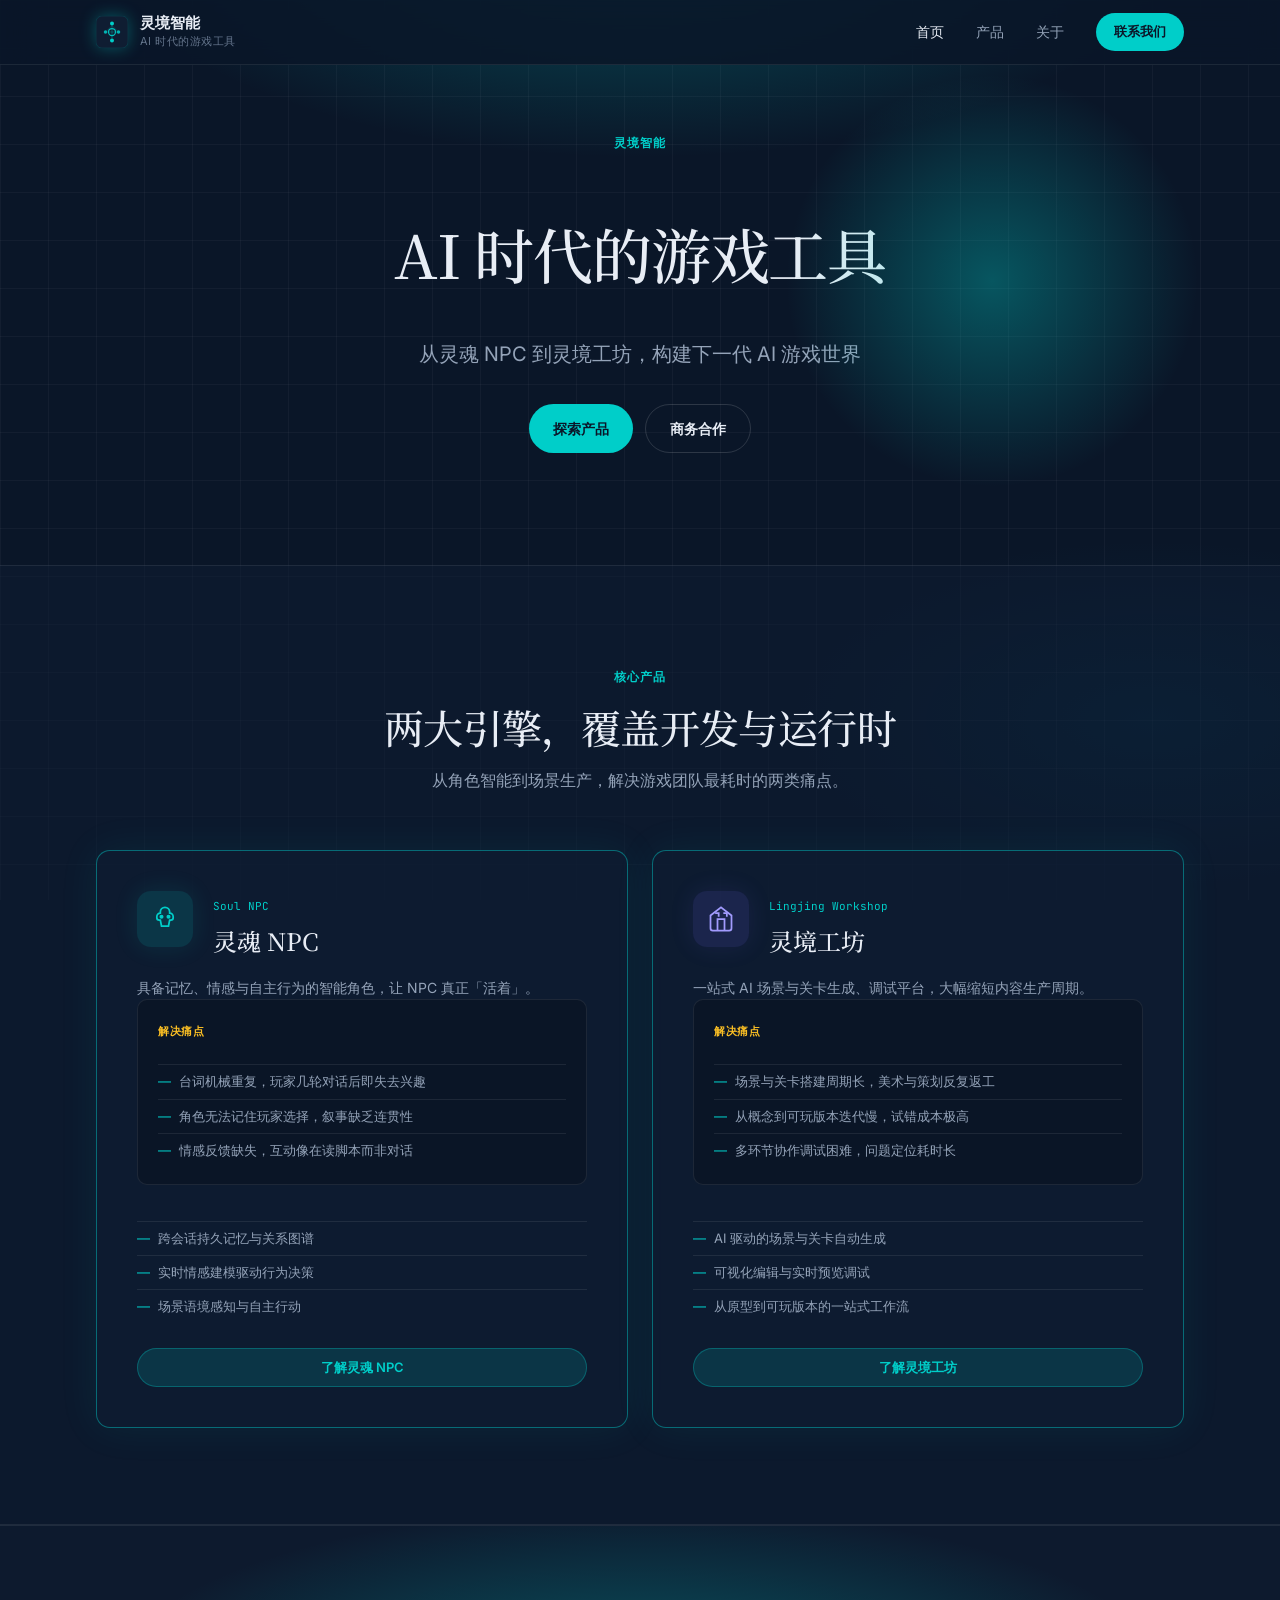
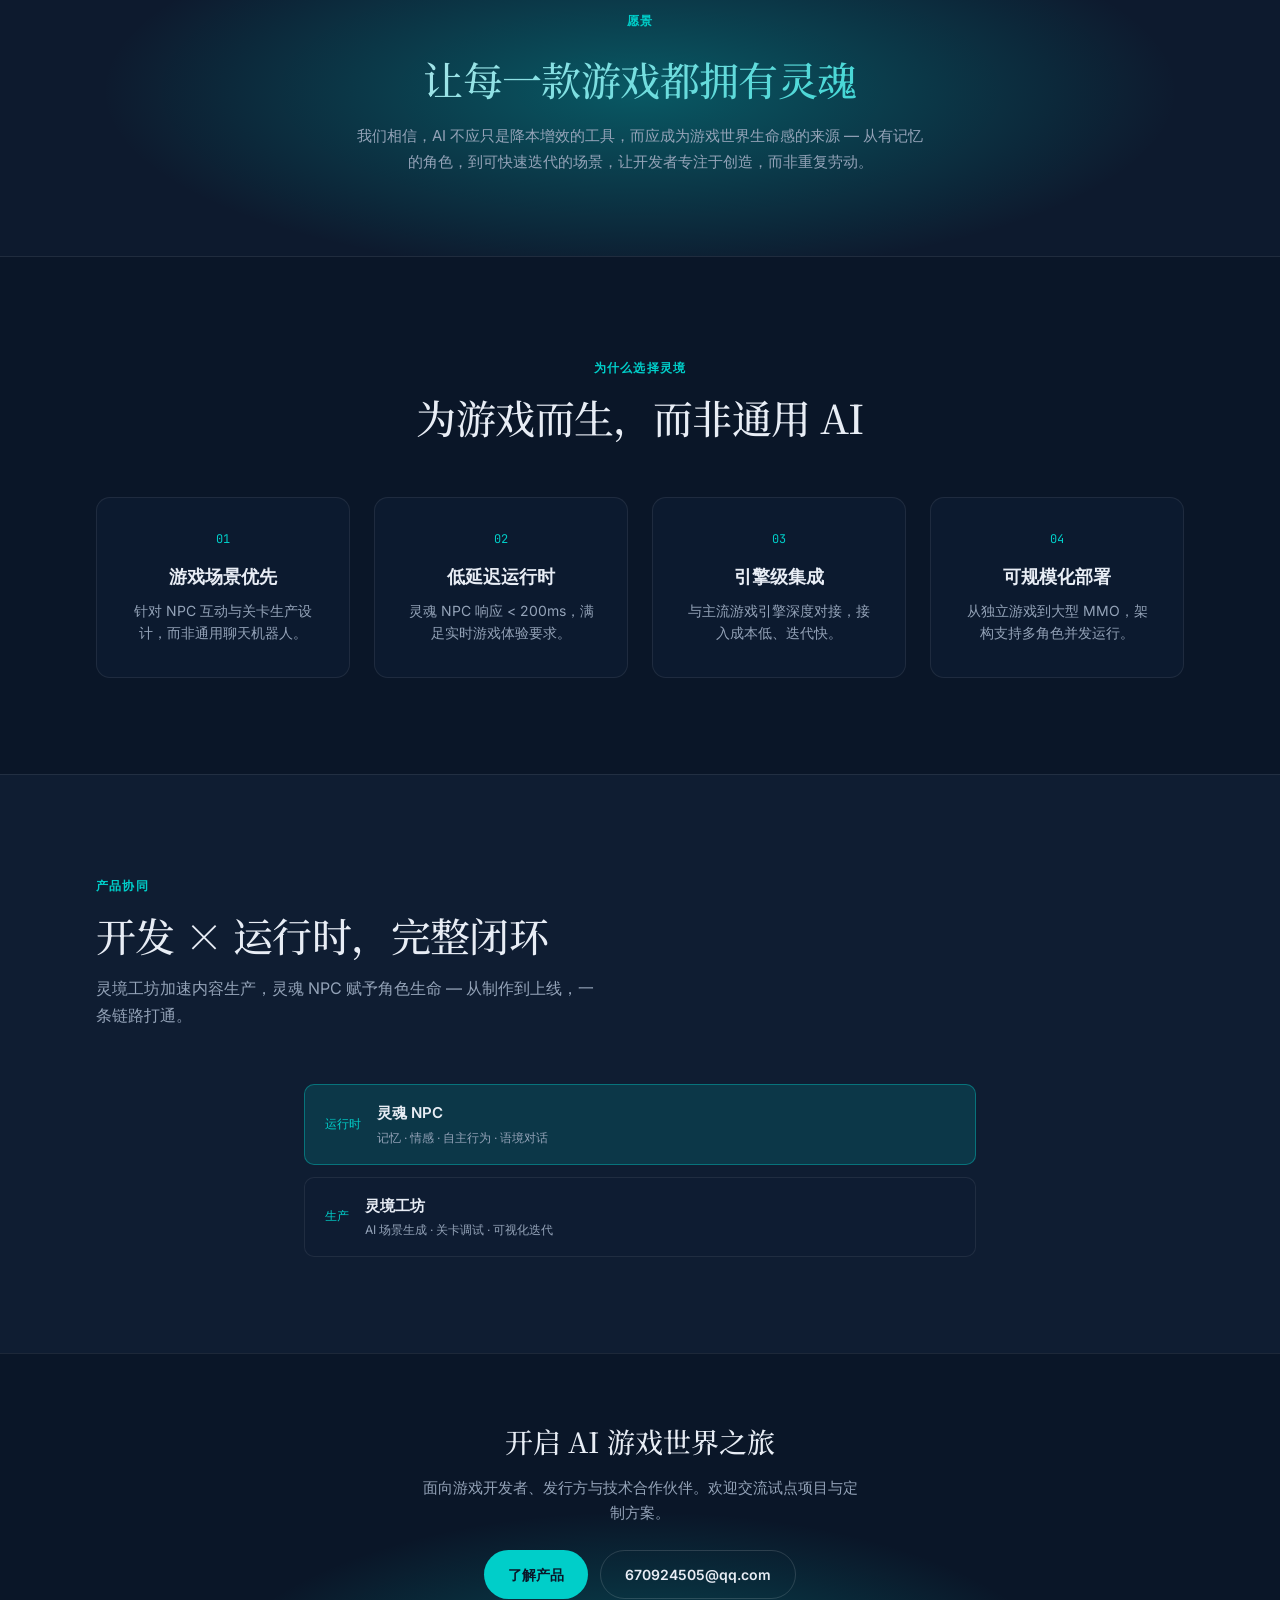
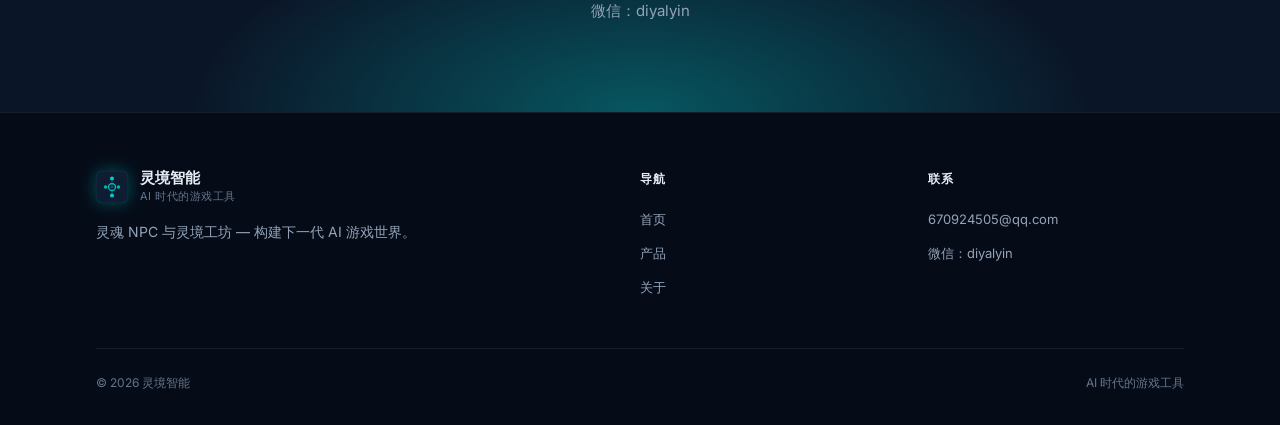
==== index.html @ af790daf "feat: 官网 V3 改版 — AI 时代的游戏工具 - 战略定位调整为「AI 时代的游戏工具」 - 主打产品：灵魂 NPC + 灵境工坊 - 移除内部工具（MCP/DSL 等）对外展示 - 首页重" ====
<!DOCTYPE html>
<html lang="zh-CN">
<head>
  <meta charset="UTF-8">
  <meta name="viewport" content="width=device-width, initial-scale=1.0">
  <link rel="icon" type="image/svg+xml" href="favicon.svg">
  <meta name="description" content="灵境智能 — AI 时代的游戏工具。灵魂 NPC 与灵境工坊，构建下一代 AI 游戏世界。">
  <meta property="og:title" content="灵境智能 | AI 时代的游戏工具">
  <meta property="og:description" content="从灵魂 NPC 到灵境工坊，让每一款游戏都拥有灵魂">
  <meta property="og:type" content="website">
  <meta property="og:locale" content="zh_CN">
  <link rel="preconnect" href="https://fonts.googleapis.com">
  <link rel="preconnect" href="https://fonts.gstatic.com" crossorigin>
  <link href="https://fonts.googleapis.com/css2?family=Inter:wght@400;500;600&family=JetBrains+Mono:wght@400;500&family=Noto+Serif+SC:wght@400;500;600&display=swap" rel="stylesheet">
  <link rel="stylesheet" href="assets/site.css">
  <title>灵境智能 | AI 时代的游戏工具</title>
</head>
<body>
  <header class="site-header">
    <div class="container inner">
      <a href="./" class="brand">
        <svg class="brand-logo" width="32" height="32" viewBox="0 0 32 32" fill="none" aria-hidden="true">
          <rect width="32" height="32" rx="6" fill="#0f1d32" stroke="rgba(0,206,201,0.25)" stroke-width="0.5"/>
          <circle cx="16" cy="7.5" r="2" fill="#00cec9"/>
          <circle cx="9.5" cy="16" r="1.75" fill="#00cec9" opacity="0.85"/>
          <circle cx="22.5" cy="16" r="1.75" fill="#00cec9" opacity="0.85"/>
          <circle cx="16" cy="24.5" r="2" fill="#00cec9"/>
          <circle cx="16" cy="16" r="3.5" stroke="#00cec9" stroke-width="1.25" fill="none" opacity="0.9"/>
          <line x1="16" y1="9.5" x2="16" y2="22.5" stroke="#00cec9" stroke-width="0.75" opacity="0.45"/>
          <line x1="11" y1="16" x2="21" y2="16" stroke="#00cec9" stroke-width="0.75" opacity="0.3"/>
          <line x1="16" y1="9.5" x2="9.5" y2="16" stroke="#00cec9" stroke-width="0.5" opacity="0.35"/>
          <line x1="16" y1="9.5" x2="22.5" y2="16" stroke="#00cec9" stroke-width="0.5" opacity="0.35"/>
        </svg>
        <div>
          <div class="brand-name">灵境智能</div>
          <div class="brand-tag">AI 时代的游戏工具</div>
        </div>
      </a>
      <nav class="nav-desktop">
        <a href="./" class="nav-link active">首页</a>
        <a href="product/" class="nav-link">产品</a>
        <a href="about/" class="nav-link">关于</a>
        <a href="mailto:670924505@qq.com" class="btn btn-primary btn-sm">联系我们</a>
      </nav>
      <button id="nav-toggle" class="nav-toggle" aria-label="打开菜单" aria-expanded="false">
        <svg width="24" height="24" fill="none" stroke="currentColor" stroke-width="2" viewBox="0 0 24 24"><path d="M4 6h16M4 12h16M4 18h16"/></svg>
      </button>
    </div>
    <div id="nav-mobile" class="nav-mobile container">
      <a href="./" class="active">首页</a>
      <a href="product/">产品</a>
      <a href="about/">关于</a>
      <a href="mailto:670924505@qq.com" class="btn btn-primary btn-sm" style="margin-top:0.75rem;width:100%">联系我们</a>
    </div>
  </header>

  <main>
    <section class="hero hero-v3">
      <div class="container hero-v3-inner fade-in">
        <span class="eyebrow">灵境智能</span>
        <h1 class="display-xl">AI 时代的游戏工具</h1>
        <p class="lead hero-subtitle">
          从灵魂 NPC 到灵境工坊，构建下一代 AI 游戏世界
        </p>
        <div class="hero-actions">
          <a href="#products" class="btn btn-primary">探索产品</a>
          <a href="about/#contact" class="btn btn-secondary">商务合作</a>
        </div>
      </div>
    </section>

    <section class="section section-alt" id="products">
      <div class="container">
        <div class="section-header center fade-in">
          <span class="eyebrow">核心产品</span>
          <h2 class="display-lg section-title">两大引擎，覆盖开发与运行时</h2>
          <p class="section-desc">从角色智能到场景生产，解决游戏团队最耗时的两类痛点。</p>
        </div>
        <div class="card-grid cols-2 product-showcase fade-in">
          <article class="card product-showcase-card featured">
            <div class="product-showcase-head">
              <div class="product-showcase-icon">
                <svg width="28" height="28" fill="none" stroke="currentColor" stroke-width="1.5" viewBox="0 0 24 24"><path d="M12 2a4 4 0 0 1 4 4v1a3 3 0 0 1 3 3v1a2 2 0 0 1-2 2h-1l-1 5H9l-1-5H7a2 2 0 0 1-2-2v-1a3 3 0 0 1 3-3V6a4 4 0 0 1 4-4z"/><circle cx="9" cy="10" r="1" fill="currentColor"/><circle cx="15" cy="10" r="1" fill="currentColor"/></svg>
              </div>
              <div>
                <span class="card-tag">Soul NPC</span>
                <h3>灵魂 NPC</h3>
              </div>
            </div>
            <p class="product-tagline">具备记忆、情感与自主行为的智能角色，让 NPC 真正「活着」。</p>
            <div class="pain-block">
              <span class="pain-label">解决痛点</span>
              <ul class="card-list">
                <li>台词机械重复，玩家几轮对话后即失去兴趣</li>
                <li>角色无法记住玩家选择，叙事缺乏连贯性</li>
                <li>情感反馈缺失，互动像在读脚本而非对话</li>
              </ul>
            </div>
            <ul class="card-list product-features">
              <li>跨会话持久记忆与关系图谱</li>
              <li>实时情感建模驱动行为决策</li>
              <li>场景语境感知与自主行动</li>
            </ul>
            <a href="product/#soul-npc" class="btn btn-accent btn-sm" style="margin-top:1.5rem">了解灵魂 NPC</a>
          </article>

          <article class="card product-showcase-card featured">
            <div class="product-showcase-head">
              <div class="product-showcase-icon workshop">
                <svg width="28" height="28" fill="none" stroke="currentColor" stroke-width="1.5" viewBox="0 0 24 24"><path d="M3 9l9-7 9 7v11a2 2 0 0 1-2 2H5a2 2 0 0 1-2-2z"/><path d="M9 22V12h6v10"/><path d="M14 7h3v3"/><path d="M7 7h3v3"/></svg>
              </div>
              <div>
                <span class="card-tag">Lingjing Workshop</span>
                <h3>灵境工坊</h3>
              </div>
            </div>
            <p class="product-tagline">一站式 AI 场景与关卡生成、调试平台，大幅缩短内容生产周期。</p>
            <div class="pain-block">
              <span class="pain-label">解决痛点</span>
              <ul class="card-list">
                <li>场景与关卡搭建周期长，美术与策划反复返工</li>
                <li>从概念到可玩版本迭代慢，试错成本极高</li>
                <li>多环节协作调试困难，问题定位耗时长</li>
              </ul>
            </div>
            <ul class="card-list product-features">
              <li>AI 驱动的场景与关卡自动生成</li>
              <li>可视化编辑与实时预览调试</li>
              <li>从原型到可玩版本的一站式工作流</li>
            </ul>
            <a href="product/#lingjing-workshop" class="btn btn-accent btn-sm" style="margin-top:1.5rem">了解灵境工坊</a>
          </article>
        </div>
      </div>
    </section>

    <section class="vision-band">
      <div class="container fade-in">
        <span class="eyebrow">愿景</span>
        <h2 class="display-lg vision-quote">让每一款游戏都拥有灵魂</h2>
        <p class="vision-desc">我们相信，AI 不应只是降本增效的工具，而应成为游戏世界生命感的来源 — 从有记忆的角色，到可快速迭代的场景，让开发者专注于创造，而非重复劳动。</p>
      </div>
    </section>

    <section class="section">
      <div class="container">
        <div class="section-header center fade-in">
          <span class="eyebrow">为什么选择灵境</span>
          <h2 class="display-lg section-title">为游戏而生，而非通用 AI</h2>
        </div>
        <div class="card-grid cols-4 fade-in">
          <div class="card text-center">
            <div class="cap-num">01</div>
            <h3>游戏场景优先</h3>
            <p>针对 NPC 互动与关卡生产设计，而非通用聊天机器人。</p>
          </div>
          <div class="card text-center">
            <div class="cap-num">02</div>
            <h3>低延迟运行时</h3>
            <p>灵魂 NPC 响应 &lt; 200ms，满足实时游戏体验要求。</p>
          </div>
          <div class="card text-center">
            <div class="cap-num">03</div>
            <h3>引擎级集成</h3>
            <p>与主流游戏引擎深度对接，接入成本低、迭代快。</p>
          </div>
          <div class="card text-center">
            <div class="cap-num">04</div>
            <h3>可规模化部署</h3>
            <p>从独立游戏到大型 MMO，架构支持多角色并发运行。</p>
          </div>
        </div>
      </div>
    </section>

    <section class="section section-dark">
      <div class="container">
        <div class="section-header fade-in">
          <span class="eyebrow">产品协同</span>
          <h2 class="display-lg section-title">开发 × 运行时，完整闭环</h2>
          <p class="section-desc">灵境工坊加速内容生产，灵魂 NPC 赋予角色生命 — 从制作到上线，一条链路打通。</p>
        </div>
        <div class="stack-diagram fade-in" style="max-width:42rem;margin:0 auto">
          <div class="stack-layer highlight">
            <span class="stack-num">运行时</span>
            <div><h4>灵魂 NPC</h4><p>记忆 · 情感 · 自主行为 · 语境对话</p></div>
          </div>
          <div class="stack-layer">
            <span class="stack-num">生产</span>
            <div><h4>灵境工坊</h4><p>AI 场景生成 · 关卡调试 · 可视化迭代</p></div>
          </div>
        </div>
      </div>
    </section>

    <section class="cta-band">
      <div class="container fade-in">
        <h2>开启 AI 游戏世界之旅</h2>
        <p>面向游戏开发者、发行方与技术合作伙伴。欢迎交流试点项目与定制方案。</p>
        <div style="display:flex;flex-wrap:wrap;gap:0.75rem;justify-content:center">
          <a href="product/" class="btn btn-primary">了解产品</a>
          <a href="mailto:670924505@qq.com" class="btn btn-secondary">670924505@qq.com</a>
        </div>
        <p class="contact-wechat">微信：diyalyin</p>
      </div>
    </section>
  </main>

  <footer class="site-footer">
    <div class="container">
      <div class="footer-grid">
        <div>
          <a href="./" class="brand">
            <svg class="brand-logo" width="32" height="32" viewBox="0 0 32 32" fill="none" aria-hidden="true">
              <rect width="32" height="32" rx="6" fill="#0f1d32" stroke="rgba(0,206,201,0.25)" stroke-width="0.5"/>
              <circle cx="16" cy="7.5" r="2" fill="#00cec9"/>
              <circle cx="9.5" cy="16" r="1.75" fill="#00cec9" opacity="0.85"/>
              <circle cx="22.5" cy="16" r="1.75" fill="#00cec9" opacity="0.85"/>
              <circle cx="16" cy="24.5" r="2" fill="#00cec9"/>
              <circle cx="16" cy="16" r="3.5" stroke="#00cec9" stroke-width="1.25" fill="none" opacity="0.9"/>
              <line x1="16" y1="9.5" x2="16" y2="22.5" stroke="#00cec9" stroke-width="0.75" opacity="0.45"/>
              <line x1="11" y1="16" x2="21" y2="16" stroke="#00cec9" stroke-width="0.75" opacity="0.3"/>
            </svg>
            <div>
              <div class="brand-name">灵境智能</div>
              <div class="brand-tag">AI 时代的游戏工具</div>
            </div>
          </a>
          <p class="footer-desc">灵魂 NPC 与灵境工坊 — 构建下一代 AI 游戏世界。</p>
        </div>
        <div class="footer-col">
          <h4>导航</h4>
          <ul>
            <li><a href="./">首页</a></li>
            <li><a href="product/">产品</a></li>
            <li><a href="about/">关于</a></li>
          </ul>
        </div>
        <div class="footer-col">
          <h4>联系</h4>
          <ul>
            <li><a href="mailto:670924505@qq.com">670924505@qq.com</a></li>
            <li><span>微信：diyalyin</span></li>
          </ul>
        </div>
      </div>
      <div class="footer-bottom">
        <span>© 2026 灵境智能</span>
        <span>AI 时代的游戏工具</span>
      </div>
    </div>
  </footer>
  <script src="assets/site.js"></script>
</body>
</html>
---- assets/site.css ----
/* 灵境智能 — AI 时代的游戏工具 · 深色科技风 */
:root {
  --bg-deep: #0a1628;
  --bg-elevated: #0f1d32;
  --bg-card: rgba(15, 29, 50, 0.72);
  --bg-card-hover: rgba(20, 36, 62, 0.85);
  --ink: #e8edf5;
  --ink-muted: #94a3b8;
  --ink-subtle: #64748b;
  --accent: #00cec9;
  --accent-dim: rgba(0, 206, 201, 0.15);
  --accent-glow: rgba(0, 206, 201, 0.35);
  --border: rgba(255, 255, 255, 0.08);
  --border-strong: rgba(255, 255, 255, 0.14);
  --max-w: 72rem;
  --section-y: 6rem;
  --radius: 0.625rem;
  --radius-lg: 0.875rem;
  --font-display: "Noto Serif SC", "Source Han Serif SC", Georgia, serif;
  --font-body: "Inter", system-ui, -apple-system, sans-serif;
  --font-mono: "JetBrains Mono", "Fira Code", monospace;
}

*, *::before, *::after { box-sizing: border-box; }

html {
  scroll-behavior: smooth;
  -webkit-font-smoothing: antialiased;
}

body {
  margin: 0;
  font-family: var(--font-body);
  font-size: 1rem;
  line-height: 1.65;
  color: var(--ink);
  background-color: var(--bg-deep);
  background-image:
    radial-gradient(ellipse 80% 50% at 50% -10%, var(--accent-glow) 0%, transparent 55%),
    radial-gradient(ellipse 60% 40% at 90% 80%, rgba(0, 120, 160, 0.12) 0%, transparent 50%),
    linear-gradient(rgba(255, 255, 255, 0.035) 1px, transparent 1px),
    linear-gradient(90deg, rgba(255, 255, 255, 0.035) 1px, transparent 1px);
  background-size: 100% 100%, 100% 100%, 48px 48px, 48px 48px;
  background-attachment: fixed;
}

img, svg { display: block; max-width: 100%; }

a { color: inherit; text-decoration: none; }

.container {
  width: 100%;
  max-width: var(--max-w);
  margin: 0 auto;
  padding: 0 1.5rem;
}

@media (min-width: 768px) {
  .container { padding: 0 2rem; }
}

/* —— Typography —— */
.display-xl {
  font-family: var(--font-display);
  font-size: clamp(2.25rem, 5vw, 3.75rem);
  font-weight: 500;
  line-height: 1.15;
  letter-spacing: -0.02em;
  color: var(--ink);
}

.display-lg {
  font-family: var(--font-display);
  font-size: clamp(1.75rem, 3.5vw, 2.5rem);
  font-weight: 500;
  line-height: 1.2;
  letter-spacing: -0.015em;
}

.lead {
  font-size: 1.125rem;
  line-height: 1.75;
  color: var(--ink-muted);
  max-width: 36rem;
}

.eyebrow {
  display: inline-block;
  font-size: 0.75rem;
  font-weight: 600;
  letter-spacing: 0.1em;
  text-transform: uppercase;
  color: var(--accent);
  margin-bottom: 1rem;
}

.section-title { margin: 0 0 1rem; }

.section-desc {
  margin: 0;
  color: var(--ink-muted);
  max-width: 32rem;
}

/* —— Logo SVG —— */
.brand-logo {
  flex-shrink: 0;
  filter: drop-shadow(0 0 8px var(--accent-glow));
}

/* —— Header —— */
.site-header {
  position: fixed;
  top: 0;
  left: 0;
  right: 0;
  z-index: 100;
  background: rgba(10, 22, 40, 0.88);
  backdrop-filter: blur(16px);
  border-bottom: 1px solid var(--border);
}

.site-header .inner {
  display: flex;
  align-items: center;
  justify-content: space-between;
  height: 4rem;
}

.brand {
  display: flex;
  align-items: center;
  gap: 0.75rem;
}

.brand-name {
  font-weight: 600;
  font-size: 0.9375rem;
  line-height: 1.2;
}

.brand-tag {
  font-size: 0.6875rem;
  color: var(--ink-subtle);
  letter-spacing: 0.04em;
}

.nav-desktop {
  display: none;
  align-items: center;
  gap: 2rem;
}

@media (min-width: 768px) {
  .nav-desktop { display: flex; }
}

.nav-link {
  font-size: 0.875rem;
  font-weight: 500;
  color: var(--ink-muted);
  transition: color 0.2s;
}

.nav-link:hover,
.nav-link.active { color: var(--ink); }

.nav-toggle {
  display: flex;
  padding: 0.5rem;
  background: none;
  border: none;
  cursor: pointer;
  color: var(--ink);
}

@media (min-width: 768px) {
  .nav-toggle { display: none; }
}

.nav-mobile {
  display: none;
  padding: 1rem 0 1.25rem;
  border-top: 1px solid var(--border);
  background: var(--bg-deep);
}

.nav-mobile.open { display: block; }

.nav-mobile a {
  display: block;
  padding: 0.625rem 0;
  font-size: 0.875rem;
  font-weight: 500;
  color: var(--ink-muted);
}

.nav-mobile a.active { color: var(--accent); }

/* —— Buttons —— */
.btn {
  display: inline-flex;
  align-items: center;
  justify-content: center;
  gap: 0.5rem;
  padding: 0.75rem 1.5rem;
  font-size: 0.875rem;
  font-weight: 600;
  border-radius: 999px;
  border: none;
  cursor: pointer;
  transition: background 0.2s, color 0.2s, border-color 0.2s, box-shadow 0.2s;
}

.btn-primary {
  background: var(--accent);
  color: var(--bg-deep);
}

.btn-primary:hover {
  background: #2dd4cc;
  box-shadow: 0 0 24px var(--accent-glow);
}

.btn-secondary {
  background: transparent;
  color: var(--ink);
  border: 1px solid var(--border-strong);
}

.btn-secondary:hover {
  border-color: var(--accent);
  background: var(--accent-dim);
}

.btn-accent {
  background: var(--accent-dim);
  color: var(--accent);
  border: 1px solid rgba(0, 206, 201, 0.3);
}

.btn-accent:hover {
  background: rgba(0, 206, 201, 0.25);
}

.btn-sm { padding: 0.5rem 1.125rem; font-size: 0.8125rem; }

/* —— Hero —— */
.hero {
  padding: calc(4rem + 3rem) 0 var(--section-y);
  position: relative;
}

.hero::before {
  content: "";
  position: absolute;
  top: 10%;
  right: 5%;
  width: 28rem;
  height: 28rem;
  background: radial-gradient(circle, var(--accent-glow) 0%, transparent 65%);
  pointer-events: none;
  z-index: 0;
}

.hero-grid {
  display: grid;
  gap: 3rem;
  align-items: center;
  position: relative;
  z-index: 1;
}

@media (min-width: 960px) {
  .hero-grid {
    grid-template-columns: 1fr 1fr;
    gap: 4rem;
  }
}

.hero-actions {
  display: flex;
  flex-wrap: wrap;
  gap: 0.75rem;
  margin-top: 2rem;
}

/* Hero capability cards (CSS-drawn) */
.hero-cards {
  position: relative;
  min-height: 22rem;
  display: flex;
  align-items: center;
  justify-content: center;
}

.hero-card {
  position: absolute;
  width: min(17rem, 88%);
  padding: 1.25rem 1.375rem;
  border-radius: var(--radius-lg);
  background: var(--bg-card);
  border: 1px solid var(--border);
  backdrop-filter: blur(12px);
  box-shadow: 0 8px 32px rgba(0, 0, 0, 0.35);
  transition: transform 0.4s ease, border-color 0.3s;
}

.hero-card:hover {
  border-color: rgba(0, 206, 201, 0.4);
}

.hero-card-icon {
  display: flex;
  align-items: center;
  justify-content: center;
  width: 2.25rem;
  height: 2.25rem;
  border-radius: var(--radius);
  background: var(--accent-dim);
  margin-bottom: 0.75rem;
  color: var(--accent);
}

.hero-card h3 {
  margin: 0 0 0.375rem;
  font-size: 1rem;
  font-weight: 600;
  font-family: var(--font-display);
}

.hero-card p {
  margin: 0;
  font-size: 0.8125rem;
  color: var(--ink-muted);
  line-height: 1.55;
}

.hero-card-tag {
  display: inline-block;
  margin-top: 0.625rem;
  font-family: var(--font-mono);
  font-size: 0.625rem;
  color: var(--accent);
  letter-spacing: 0.04em;
}

.hero-card-1 {
  top: 0;
  left: 0;
  transform: rotate(-2deg);
  z-index: 3;
}

.hero-card-2 {
  top: 50%;
  right: 0;
  transform: translateY(-50%) rotate(1.5deg);
  z-index: 2;
}

.hero-card-3 {
  bottom: 0;
  left: 12%;
  transform: rotate(-1deg);
  z-index: 1;
}

@media (max-width: 959px) {
  .hero-cards {
    min-height: 26rem;
    margin-top: 1rem;
  }

  .hero-card-1 { top: 0; left: 50%; transform: translateX(-50%) rotate(-1deg); }
  .hero-card-2 { top: 34%; left: 50%; transform: translateX(-50%); }
  .hero-card-3 { bottom: 0; left: 50%; transform: translateX(-50%) rotate(1deg); }
}

/* —— Stats —— */
.stats-row {
  display: grid;
  grid-template-columns: repeat(2, 1fr);
  gap: 1px;
  background: var(--border);
  border: 1px solid var(--border);
  border-radius: var(--radius-lg);
  overflow: hidden;
  margin-top: 4rem;
}

@media (min-width: 640px) {
  .stats-row { grid-template-columns: repeat(4, 1fr); }
}

.stat-cell {
  background: var(--bg-elevated);
  padding: 1.5rem;
  text-align: center;
}

.stat-value {
  font-family: var(--font-display);
  font-size: 1.75rem;
  font-weight: 500;
  color: var(--accent);
}

.stat-label {
  font-size: 0.75rem;
  color: var(--ink-subtle);
  margin-top: 0.25rem;
}

/* —— Sections —— */
.section { padding: var(--section-y) 0; }

.section-alt {
  background: rgba(15, 29, 50, 0.5);
  border-top: 1px solid var(--border);
  border-bottom: 1px solid var(--border);
}

.section-dark {
  background: var(--bg-elevated);
  border-top: 1px solid var(--border);
}

.section-header { margin-bottom: 3.5rem; }

.section-header.center { text-align: center; }

.section-header.center .section-desc {
  margin-left: auto;
  margin-right: auto;
}

/* —— Cards —— */
.card-grid {
  display: grid;
  gap: 1.5rem;
}

@media (min-width: 768px) {
  .card-grid.cols-3 { grid-template-columns: repeat(3, 1fr); }
  .card-grid.cols-2 { grid-template-columns: repeat(2, 1fr); }
  .card-grid.cols-4 { grid-template-columns: repeat(4, 1fr); }
}

.card {
  background: var(--bg-card);
  border: 1px solid var(--border);
  border-radius: var(--radius-lg);
  padding: 2rem;
  transition: border-color 0.2s, background 0.2s, transform 0.2s;
}

.card:hover {
  border-color: rgba(0, 206, 201, 0.35);
  background: var(--bg-card-hover);
}

.card.featured {
  border-color: rgba(0, 206, 201, 0.45);
  box-shadow: 0 0 40px rgba(0, 206, 201, 0.08);
}

.card-tag {
  font-family: var(--font-mono);
  font-size: 0.6875rem;
  color: var(--accent);
  margin-bottom: 0.75rem;
}

.card-status {
  font-size: 0.6875rem;
  font-weight: 600;
  padding: 0.2rem 0.5rem;
  border-radius: 999px;
  background: var(--accent-dim);
  color: var(--accent);
}

.card-status.soon {
  background: rgba(100, 116, 139, 0.2);
  color: var(--ink-subtle);
}

.card h3 {
  margin: 0 0 0.5rem;
  font-size: 1.125rem;
  font-weight: 600;
}

.card p {
  margin: 0;
  font-size: 0.875rem;
  color: var(--ink-muted);
  line-height: 1.6;
}

.card-list {
  list-style: none;
  margin: 1.25rem 0 0;
  padding: 0;
}

.card-list li {
  font-size: 0.8125rem;
  color: var(--ink-muted);
  padding: 0.375rem 0;
  border-top: 1px solid var(--border);
}

.card-list li::before {
  content: "—";
  margin-right: 0.5rem;
  color: var(--accent);
}

/* —— Architecture stack —— */
.stack-diagram {
  display: grid;
  gap: 0.75rem;
  max-width: 36rem;
}

.stack-layer {
  display: flex;
  align-items: center;
  gap: 1rem;
  padding: 1rem 1.25rem;
  border-radius: var(--radius);
  border: 1px solid var(--border);
  background: var(--bg-card);
}

.stack-layer.highlight {
  border-color: rgba(0, 206, 201, 0.4);
  background: var(--accent-dim);
}

.stack-num {
  font-family: var(--font-mono);
  font-size: 0.75rem;
  color: var(--accent);
  min-width: 1.5rem;
}

.stack-layer h4 {
  margin: 0;
  font-size: 0.9375rem;
  font-weight: 600;
}

.stack-layer p {
  margin: 0.125rem 0 0;
  font-size: 0.75rem;
  color: var(--ink-muted);
}

/* —— Capability items —— */
.cap-item {
  padding: 2rem 0;
  border-top: 1px solid var(--border);
}

.cap-item:first-child { border-top: none; padding-top: 0; }

@media (min-width: 768px) {
  .cap-grid {
    display: grid;
    grid-template-columns: repeat(2, 1fr);
    gap: 0 3rem;
  }
  .cap-item { border-top: none; padding: 0; }
}

.cap-num {
  font-family: var(--font-mono);
  font-size: 0.75rem;
  color: var(--accent);
  margin-bottom: 0.75rem;
}

.cap-item h3 {
  margin: 0 0 0.5rem;
  font-size: 1rem;
  font-weight: 600;
}

.cap-item p {
  margin: 0;
  font-size: 0.875rem;
  color: var(--ink-muted);
}

/* —— Code block —— */
.code-block {
  background: rgba(0, 0, 0, 0.35);
  border: 1px solid var(--border);
  border-radius: var(--radius-lg);
  padding: 1.5rem 2rem;
  overflow-x: auto;
  font-family: var(--font-mono);
  font-size: 0.8125rem;
  line-height: 1.7;
  color: var(--ink-muted);
}

.code-block .comment { color: var(--ink-subtle); }
.code-block .key { color: var(--accent); }
.code-block .str { color: #a5b4fc; }

/* —— Team —— */
.team-card {
  display: flex;
  flex-direction: column;
  gap: 0.5rem;
}

.team-card .dept {
  font-size: 0.6875rem;
  font-weight: 600;
  letter-spacing: 0.06em;
  text-transform: uppercase;
  color: var(--accent);
}

.team-tags {
  display: flex;
  flex-wrap: wrap;
  gap: 0.375rem;
  margin-top: 0.75rem;
}

.team-tags span {
  font-size: 0.6875rem;
  padding: 0.25rem 0.5rem;
  border: 1px solid var(--border);
  border-radius: var(--radius);
  color: var(--ink-muted);
}

/* —— Timeline —— */
.timeline { max-width: 32rem; }

.timeline-item {
  display: flex;
  gap: 1.25rem;
  padding-bottom: 1.75rem;
}

.timeline-dot {
  width: 0.5rem;
  height: 0.5rem;
  border-radius: 50%;
  background: var(--accent);
  margin-top: 0.5rem;
  flex-shrink: 0;
  box-shadow: 0 0 8px var(--accent-glow);
}

.timeline-date {
  font-family: var(--font-mono);
  font-size: 0.75rem;
  color: var(--accent);
}

.timeline-text {
  font-size: 0.875rem;
  color: var(--ink-muted);
  margin-top: 0.25rem;
}

/* —— Tool cards —— */
.tool-card {
  padding: 1.25rem;
  border: 1px solid var(--border);
  border-radius: var(--radius);
  background: var(--bg-card);
}

.tool-card code {
  font-family: var(--font-mono);
  font-size: 0.8125rem;
  color: var(--accent);
}

.tool-cat {
  font-size: 0.625rem;
  font-weight: 600;
  letter-spacing: 0.05em;
  text-transform: uppercase;
  color: var(--ink-subtle);
}

/* —— CTA band —— */
.cta-band {
  padding: 4rem 0;
  text-align: center;
  border-top: 1px solid var(--border);
  position: relative;
}

.cta-band::before {
  content: "";
  position: absolute;
  inset: 0;
  background: radial-gradient(ellipse 50% 80% at 50% 100%, var(--accent-glow) 0%, transparent 70%);
  pointer-events: none;
}

.cta-band h2 {
  margin: 0 0 0.75rem;
  font-family: var(--font-display);
  font-size: 1.75rem;
  font-weight: 500;
  position: relative;
}

.cta-band p {
  margin: 0 auto 1.5rem;
  max-width: 28rem;
  color: var(--ink-muted);
  font-size: 0.9375rem;
  position: relative;
}

.cta-band .btn { position: relative; }

/* —— Footer —— */
.site-footer {
  background: rgba(5, 12, 24, 0.95);
  color: var(--ink-muted);
  padding: 3.5rem 0 2rem;
  border-top: 1px solid var(--border);
}

.site-footer .brand-name { color: var(--ink); }

.footer-grid {
  display: grid;
  gap: 2rem;
  margin-bottom: 2.5rem;
}

@media (min-width: 768px) {
  .footer-grid { grid-template-columns: 2fr 1fr 1fr; }
}

.footer-desc {
  font-size: 0.875rem;
  line-height: 1.6;
  max-width: 22rem;
  margin-top: 1rem;
}

.footer-col h4 {
  font-size: 0.75rem;
  font-weight: 600;
  letter-spacing: 0.06em;
  text-transform: uppercase;
  color: var(--ink);
  margin: 0 0 1rem;
}

.footer-col ul {
  list-style: none;
  margin: 0;
  padding: 0;
}

.footer-col li { margin-bottom: 0.5rem; }

.footer-col a,
.footer-col span {
  font-size: 0.8125rem;
  color: var(--ink-muted);
  transition: color 0.2s;
}

.footer-col a:hover { color: var(--accent); }

.footer-bottom {
  padding-top: 1.5rem;
  border-top: 1px solid var(--border);
  display: flex;
  flex-wrap: wrap;
  justify-content: space-between;
  gap: 0.5rem;
  font-size: 0.75rem;
  color: var(--ink-subtle);
}

/* —— Page hero —— */
.page-hero {
  padding: calc(4rem + 2.5rem) 0 3rem;
  border-bottom: 1px solid var(--border);
}

/* —— Steps —— */
.steps {
  display: grid;
  gap: 1.5rem;
}

@media (min-width: 768px) {
  .steps { grid-template-columns: repeat(3, 1fr); }
}

.step {
  padding: 2rem;
  border: 1px solid var(--border);
  border-radius: var(--radius-lg);
  background: var(--bg-card);
}

.step-num {
  font-family: var(--font-display);
  font-size: 2rem;
  font-weight: 500;
  color: var(--accent);
  opacity: 0.5;
  margin-bottom: 1rem;
}

.step code {
  display: block;
  margin-top: 0.75rem;
  font-family: var(--font-mono);
  font-size: 0.75rem;
  color: var(--accent);
  background: var(--accent-dim);
  padding: 0.5rem 0.75rem;
  border-radius: var(--radius);
}

/* —— Fade-in —— */
.fade-in {
  opacity: 0;
  transform: translateY(1rem);
  transition: opacity 0.6s ease, transform 0.6s ease;
}

.fade-in.visible {
  opacity: 1;
  transform: none;
}

/* —— Utility —— */
.flex-between {
  display: flex;
  justify-content: space-between;
  align-items: flex-start;
  gap: 1rem;
}

.mt-2 { margin-top: 2rem; }
.text-center { text-align: center; }

/* —— V3 Hero —— */
.hero-v3 {
  padding: calc(4rem + 4rem) 0 calc(var(--section-y) + 1rem);
  text-align: center;
}

.hero-v3-inner {
  max-width: 44rem;
  margin: 0 auto;
}

.hero-v3 .lead,
.hero-subtitle {
  margin: 1.5rem auto 0;
  max-width: 32rem;
  font-size: 1.25rem;
}

.hero-v3 .hero-actions {
  justify-content: center;
}

/* —— Product Showcase —— */
.product-showcase-card {
  padding: 2.5rem;
  display: flex;
  flex-direction: column;
}

.product-showcase-head {
  display: flex;
  align-items: flex-start;
  gap: 1.25rem;
  margin-bottom: 1rem;
}

.product-showcase-head h3 {
  margin: 0.25rem 0 0;
  font-size: 1.5rem;
  font-family: var(--font-display);
  font-weight: 500;
}

.product-showcase-icon {
  display: flex;
  align-items: center;
  justify-content: center;
  width: 3.5rem;
  height: 3.5rem;
  border-radius: var(--radius-lg);
  background: var(--accent-dim);
  color: var(--accent);
  flex-shrink: 0;
  box-shadow: 0 0 24px rgba(0, 206, 201, 0.12);
}

.product-showcase-icon.workshop {
  background: rgba(108, 92, 231, 0.15);
  color: #a29bfe;
  box-shadow: 0 0 24px rgba(108, 92, 231, 0.12);
}

.product-tagline {
  font-size: 0.9375rem;
  color: var(--ink-muted);
  line-height: 1.65;
  margin: 0 0 1.25rem;
}

.pain-block {
  background: rgba(0, 0, 0, 0.2);
  border: 1px solid var(--border);
  border-radius: var(--radius);
  padding: 1rem 1.25rem;
  margin-bottom: 1rem;
}

.pain-label {
  display: inline-block;
  font-size: 0.6875rem;
  font-weight: 600;
  letter-spacing: 0.06em;
  text-transform: uppercase;
  color: #fbbf24;
  margin-bottom: 0.25rem;
}

.product-features .card-list li::before {
  content: "✓";
  color: var(--accent);
}

/* —— Vision Band —— */
.vision-band {
  padding: 5rem 0;
  text-align: center;
  position: relative;
  border-top: 1px solid var(--border);
  border-bottom: 1px solid var(--border);
  background: rgba(15, 29, 50, 0.6);
}

.vision-band::before {
  content: "";
  position: absolute;
  inset: 0;
  background: radial-gradient(ellipse 60% 80% at 50% 50%, var(--accent-glow) 0%, transparent 70%);
  pointer-events: none;
}

.vision-band .container {
  position: relative;
}

.vision-quote {
  margin: 0.5rem 0 1.25rem;
  font-family: var(--font-display);
  background: linear-gradient(135deg, var(--ink) 0%, var(--accent) 100%);
  -webkit-background-clip: text;
  -webkit-text-fill-color: transparent;
  background-clip: text;
}

.vision-desc {
  max-width: 36rem;
  margin: 0 auto;
  color: var(--ink-muted);
  font-size: 0.9375rem;
  line-height: 1.75;
}

/* —— Contact WeChat —— */
.contact-wechat {
  margin-top: 1rem;
  font-size: 0.875rem;
  color: var(--ink-muted);
  position: relative;
}

/* —— Product Detail —— */
.product-detail-header {
  max-width: 36rem;
}
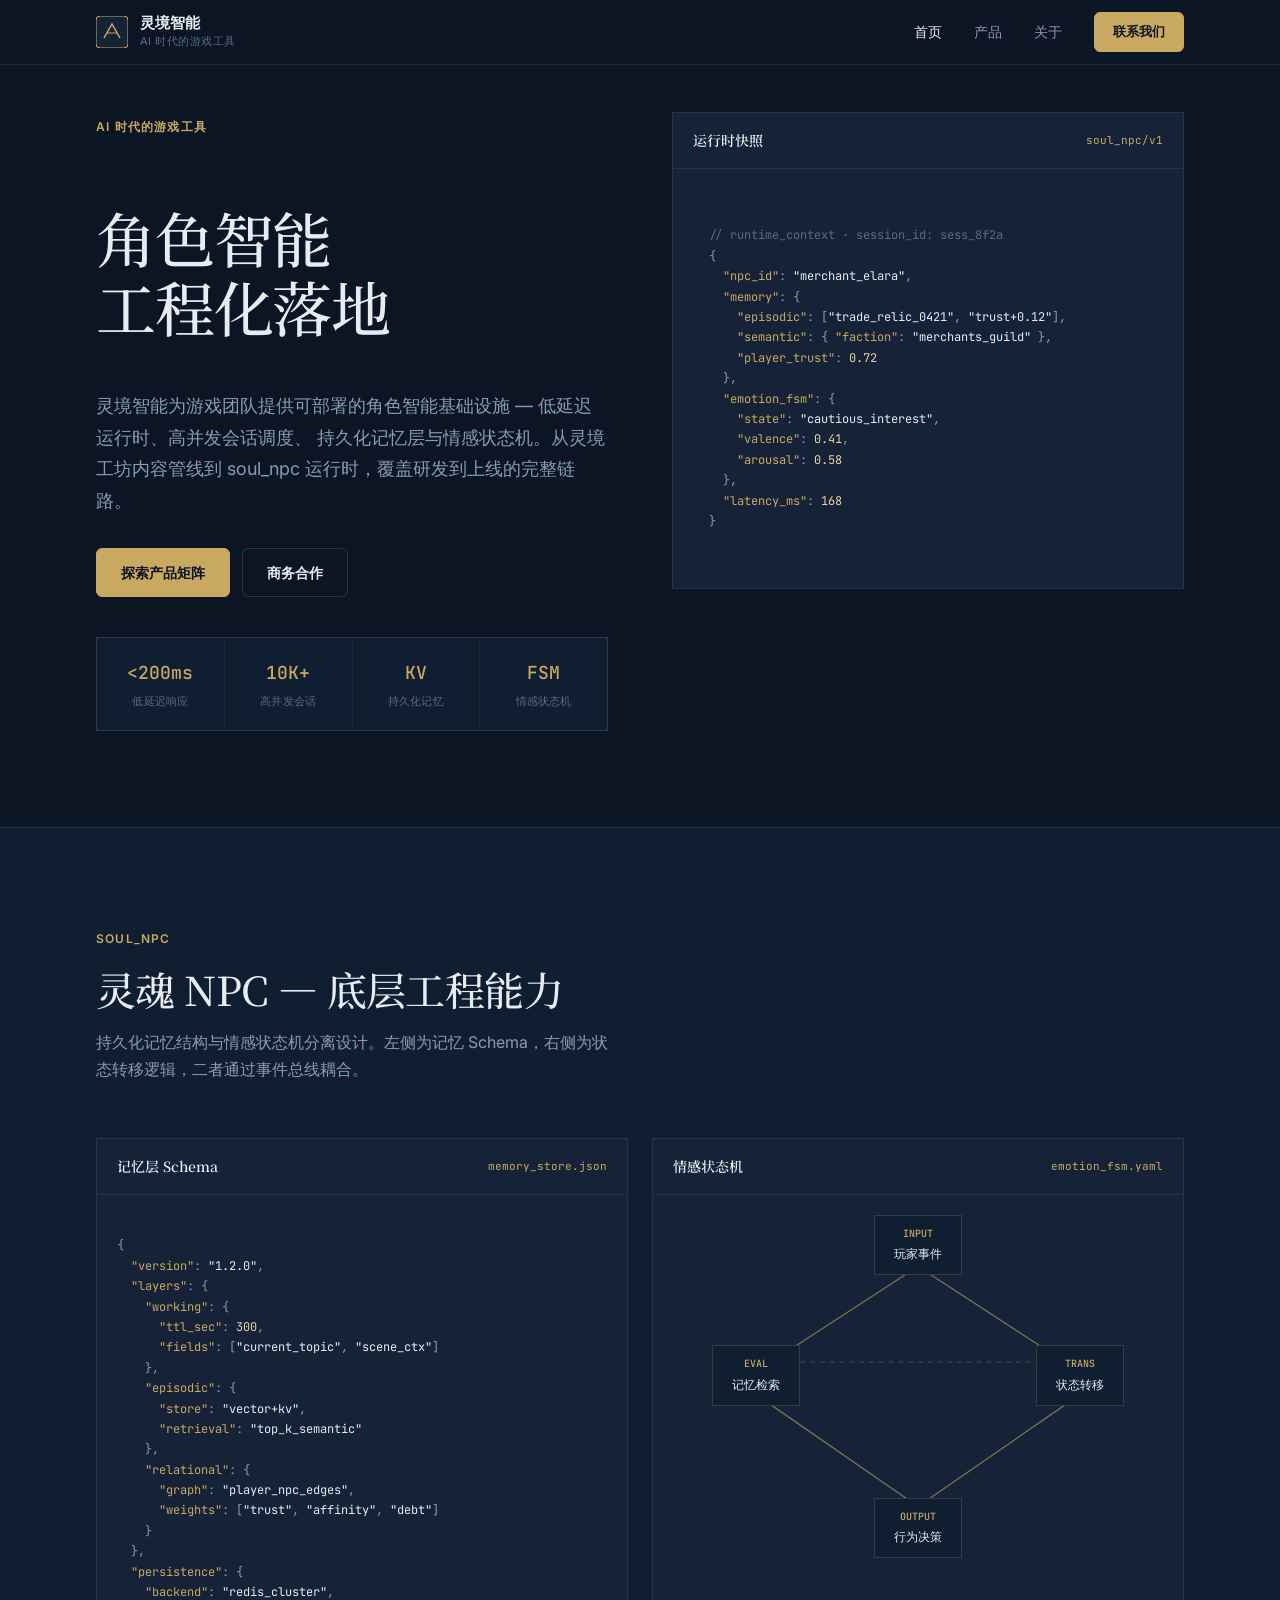
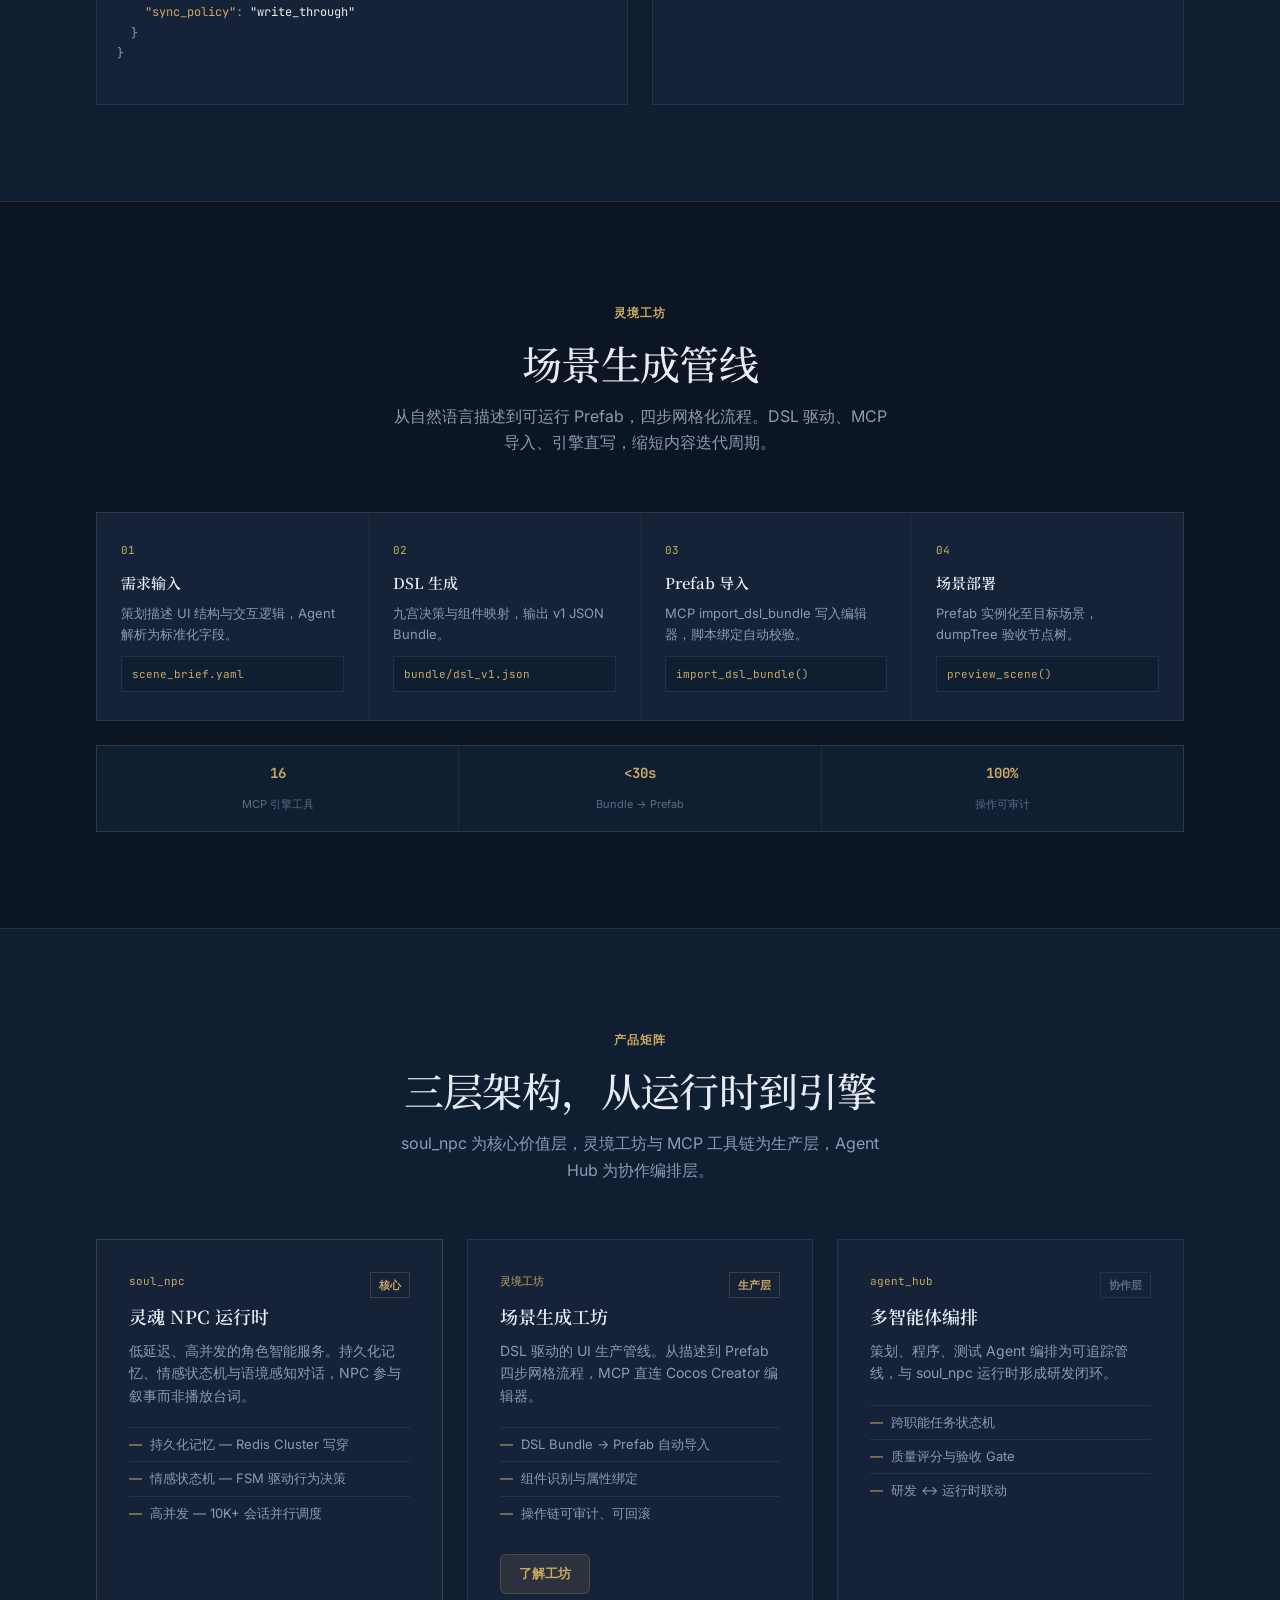
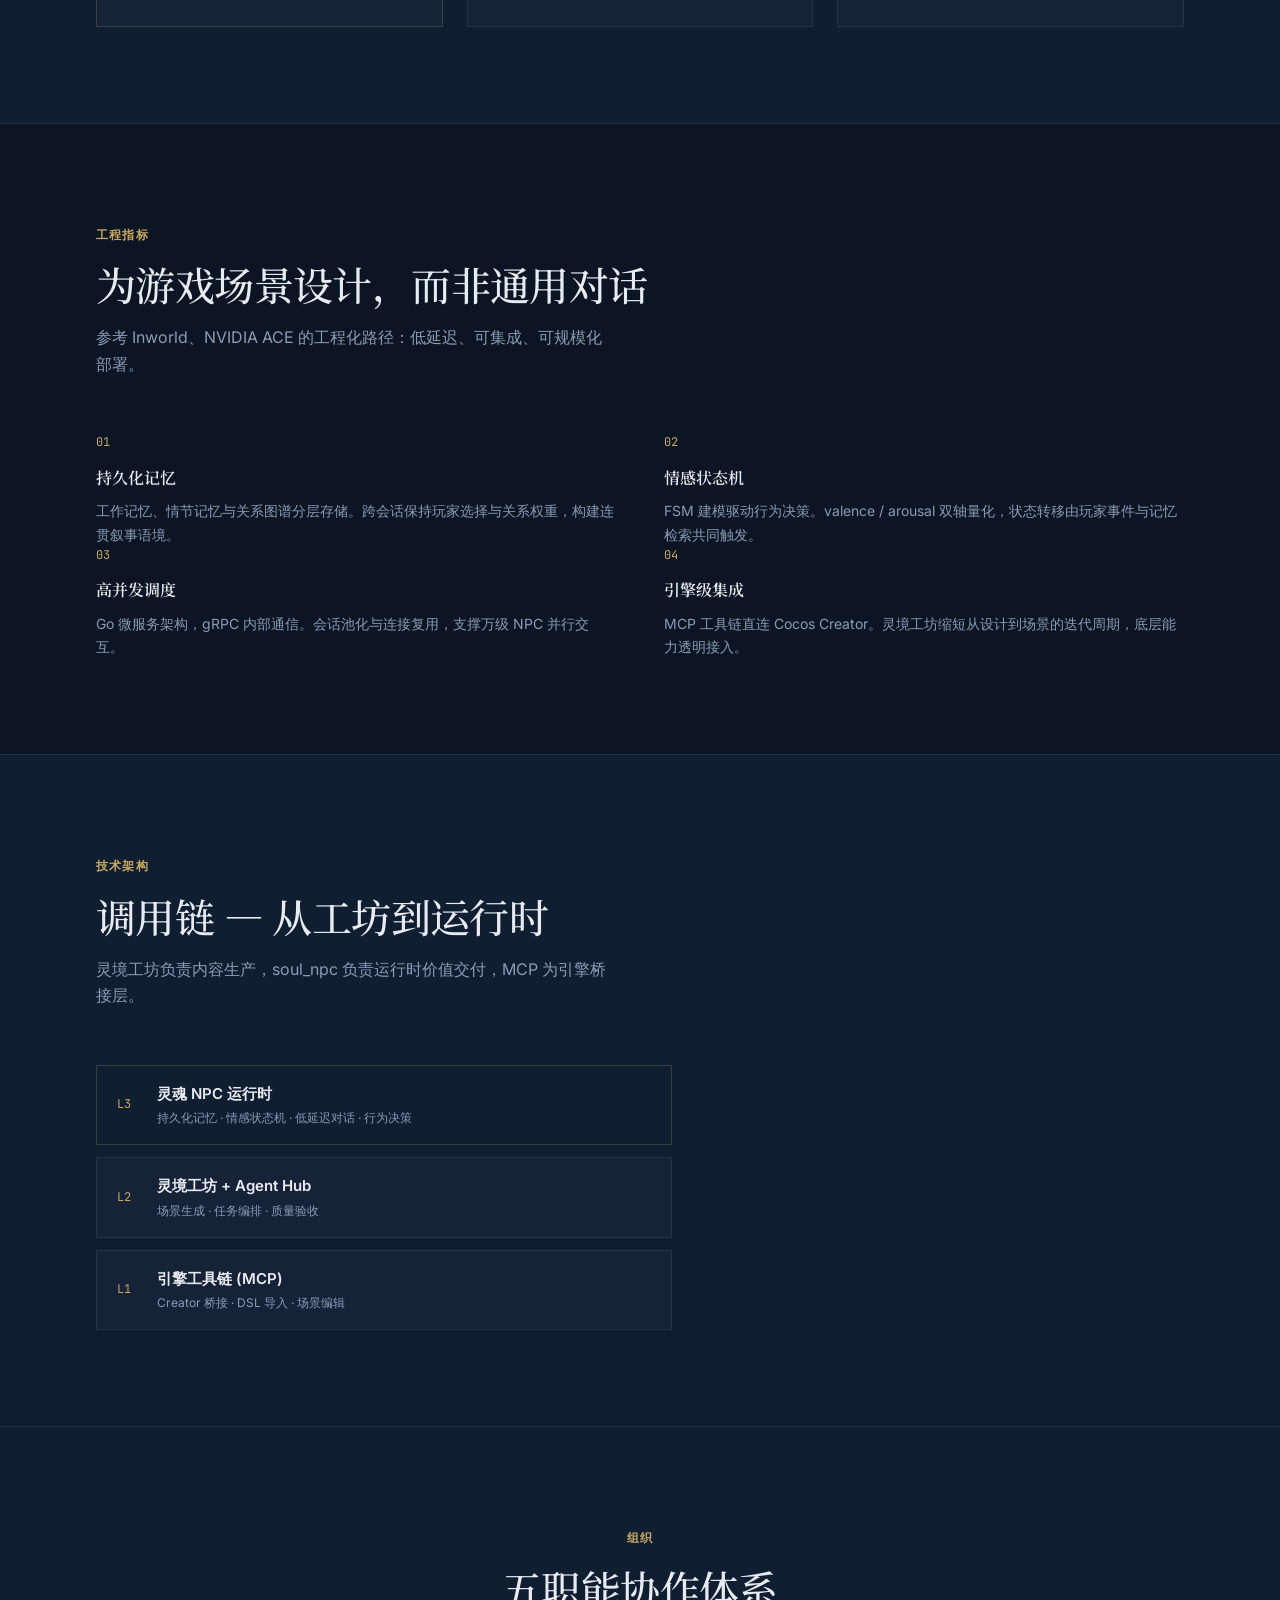
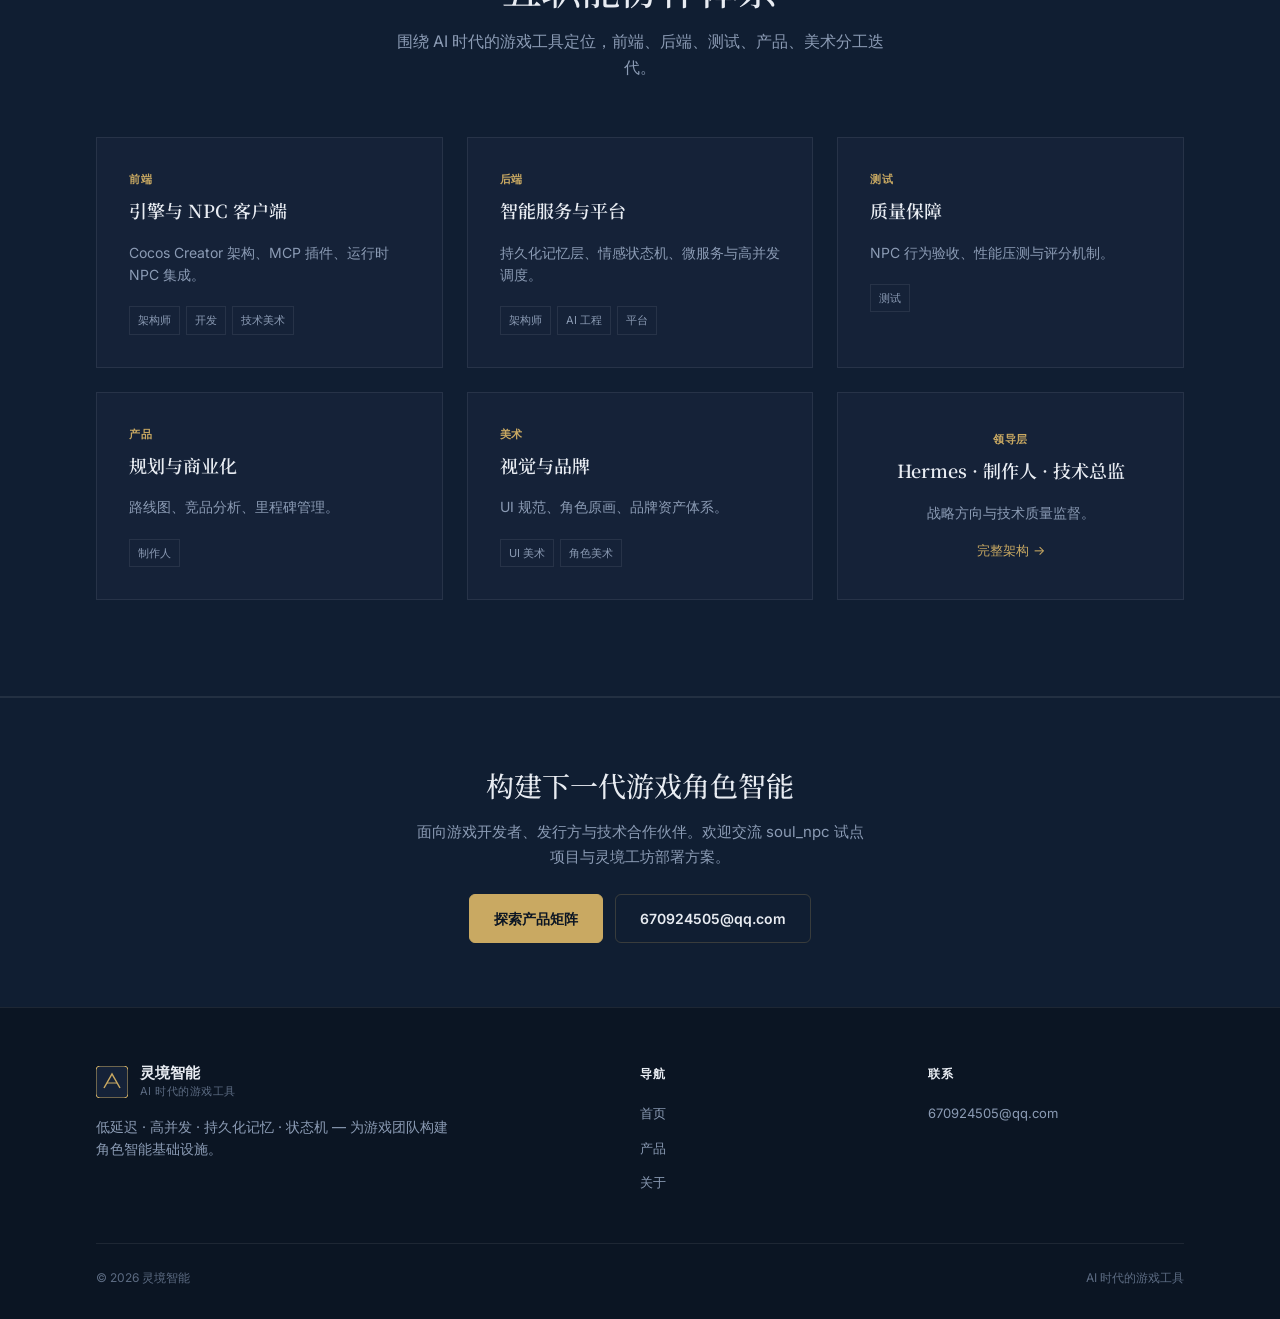
==== commit f6bea131: "feat: V4 redesign - Engineering precision, gold accents, wireframes" ====
--- a/index.html
+++ b/index.html
@@ -4,9 +4,9 @@
   <meta charset="UTF-8">
   <meta name="viewport" content="width=device-width, initial-scale=1.0">
   <link rel="icon" type="image/svg+xml" href="favicon.svg">
-  <meta name="description" content="灵境智能 — AI 时代的游戏工具。灵魂 NPC 与灵境工坊，构建下一代 AI 游戏世界。">
+  <meta name="description" content="灵境智能 — AI 时代的游戏工具。低延迟、高并发的灵魂 NPC 运行时，持久化记忆与情感状态机，灵境工坊场景生成管线。">
   <meta property="og:title" content="灵境智能 | AI 时代的游戏工具">
-  <meta property="og:description" content="从灵魂 NPC 到灵境工坊，让每一款游戏都拥有灵魂">
+  <meta property="og:description" content="低延迟 · 高并发 · 持久化记忆 · 状态机 — 为游戏团队构建角色智能基础设施">
   <meta property="og:type" content="website">
   <meta property="og:locale" content="zh_CN">
   <link rel="preconnect" href="https://fonts.googleapis.com">
@@ -20,16 +20,9 @@
     <div class="container inner">
       <a href="./" class="brand">
         <svg class="brand-logo" width="32" height="32" viewBox="0 0 32 32" fill="none" aria-hidden="true">
-          <rect width="32" height="32" rx="6" fill="#0f1d32" stroke="rgba(0,206,201,0.25)" stroke-width="0.5"/>
-          <circle cx="16" cy="7.5" r="2" fill="#00cec9"/>
-          <circle cx="9.5" cy="16" r="1.75" fill="#00cec9" opacity="0.85"/>
-          <circle cx="22.5" cy="16" r="1.75" fill="#00cec9" opacity="0.85"/>
-          <circle cx="16" cy="24.5" r="2" fill="#00cec9"/>
-          <circle cx="16" cy="16" r="3.5" stroke="#00cec9" stroke-width="1.25" fill="none" opacity="0.9"/>
-          <line x1="16" y1="9.5" x2="16" y2="22.5" stroke="#00cec9" stroke-width="0.75" opacity="0.45"/>
-          <line x1="11" y1="16" x2="21" y2="16" stroke="#00cec9" stroke-width="0.75" opacity="0.3"/>
-          <line x1="16" y1="9.5" x2="9.5" y2="16" stroke="#00cec9" stroke-width="0.5" opacity="0.35"/>
-          <line x1="16" y1="9.5" x2="22.5" y2="16" stroke="#00cec9" stroke-width="0.5" opacity="0.35"/>
+          <rect width="32" height="32" rx="4" fill="#152238" stroke="#C9A962" stroke-width="1"/>
+          <path d="M8 22 L16 8 L24 22" stroke="#C9A962" stroke-width="1.5" fill="none"/>
+          <line x1="11" y1="17" x2="21" y2="17" stroke="#C9A962" stroke-width="1"/>
         </svg>
         <div>
           <div class="brand-name">灵境智能</div>
@@ -55,139 +48,349 @@
   </header>
 
   <main>
-    <section class="hero hero-v3">
-      <div class="container hero-v3-inner fade-in">
-        <span class="eyebrow">灵境智能</span>
-        <h1 class="display-xl">AI 时代的游戏工具</h1>
-        <p class="lead hero-subtitle">
-          从灵魂 NPC 到灵境工坊，构建下一代 AI 游戏世界
-        </p>
-        <div class="hero-actions">
-          <a href="#products" class="btn btn-primary">探索产品</a>
-          <a href="about/#contact" class="btn btn-secondary">商务合作</a>
-        </div>
-      </div>
-    </section>
-
-    <section class="section section-alt" id="products">
+    <section class="hero">
+      <div class="container hero-grid">
+        <div class="fade-in">
+          <span class="eyebrow">AI 时代的游戏工具</span>
+          <h1 class="display-xl">角色智能<br>工程化落地</h1>
+          <p class="lead" style="margin-top:1.5rem">
+            灵境智能为游戏团队提供可部署的角色智能基础设施 — 低延迟运行时、高并发会话调度、
+            持久化记忆层与情感状态机。从灵境工坊内容管线到 soul_npc 运行时，覆盖研发到上线的完整链路。
+          </p>
+          <div class="hero-actions">
+            <a href="product/" class="btn btn-primary">探索产品矩阵</a>
+            <a href="about/#contact" class="btn btn-secondary">商务合作</a>
+          </div>
+          <div class="hero-metrics">
+            <div class="metric-cell">
+              <div class="metric-value">&lt;200ms</div>
+              <div class="metric-label">低延迟响应</div>
+            </div>
+            <div class="metric-cell">
+              <div class="metric-value">10K+</div>
+              <div class="metric-label">高并发会话</div>
+            </div>
+            <div class="metric-cell">
+              <div class="metric-value">KV</div>
+              <div class="metric-label">持久化记忆</div>
+            </div>
+            <div class="metric-cell">
+              <div class="metric-value">FSM</div>
+              <div class="metric-label">情感状态机</div>
+            </div>
+          </div>
+        </div>
+        <div class="fade-in">
+          <div class="soul-panel">
+            <div class="soul-panel-header">
+              <h3>运行时快照</h3>
+              <span>soul_npc/v1</span>
+            </div>
+            <div class="soul-panel-body">
+              <div class="code-block" style="padding:1rem;border:none;background:transparent;font-size:0.75rem">
+<span class="comment">// runtime_context · session_id: sess_8f2a</span>
+{
+  <span class="key">"npc_id"</span>: <span class="str">"merchant_elara"</span>,
+  <span class="key">"memory"</span>: {
+    <span class="key">"episodic"</span>: [<span class="str">"trade_relic_0421"</span>, <span class="str">"trust+0.12"</span>],
+    <span class="key">"semantic"</span>: { <span class="key">"faction"</span>: <span class="str">"merchants_guild"</span> },
+    <span class="key">"player_trust"</span>: <span class="num">0.72</span>
+  },
+  <span class="key">"emotion_fsm"</span>: {
+    <span class="key">"state"</span>: <span class="str">"cautious_interest"</span>,
+    <span class="key">"valence"</span>: <span class="num">0.41</span>,
+    <span class="key">"arousal"</span>: <span class="num">0.58</span>
+  },
+  <span class="key">"latency_ms"</span>: <span class="num">168</span>
+}
+              </div>
+            </div>
+          </div>
+        </div>
+      </div>
+    </section>
+
+    <section class="section section-alt" id="soul-npc">
+      <div class="container">
+        <div class="section-header fade-in">
+          <span class="eyebrow">soul_npc</span>
+          <h2 class="display-lg section-title">灵魂 NPC — 底层工程能力</h2>
+          <p class="section-desc">持久化记忆结构与情感状态机分离设计。左侧为记忆 Schema，右侧为状态转移逻辑，二者通过事件总线耦合。</p>
+        </div>
+        <div class="soul-showcase fade-in">
+          <div class="soul-panel">
+            <div class="soul-panel-header">
+              <h3>记忆层 Schema</h3>
+              <span>memory_store.json</span>
+            </div>
+            <div class="soul-panel-body">
+              <div class="code-block" style="padding:0;border:none;background:transparent;font-size:0.75rem">
+{
+  <span class="key">"version"</span>: <span class="str">"1.2.0"</span>,
+  <span class="key">"layers"</span>: {
+    <span class="key">"working"</span>: {
+      <span class="key">"ttl_sec"</span>: <span class="num">300</span>,
+      <span class="key">"fields"</span>: [<span class="str">"current_topic"</span>, <span class="str">"scene_ctx"</span>]
+    },
+    <span class="key">"episodic"</span>: {
+      <span class="key">"store"</span>: <span class="str">"vector+kv"</span>,
+      <span class="key">"retrieval"</span>: <span class="str">"top_k_semantic"</span>
+    },
+    <span class="key">"relational"</span>: {
+      <span class="key">"graph"</span>: <span class="str">"player_npc_edges"</span>,
+      <span class="key">"weights"</span>: [<span class="str">"trust"</span>, <span class="str">"affinity"</span>, <span class="str">"debt"</span>]
+    }
+  },
+  <span class="key">"persistence"</span>: {
+    <span class="key">"backend"</span>: <span class="str">"redis_cluster"</span>,
+    <span class="key">"sync_policy"</span>: <span class="str">"write_through"</span>
+  }
+}
+              </div>
+            </div>
+          </div>
+          <div class="soul-panel">
+            <div class="soul-panel-header">
+              <h3>情感状态机</h3>
+              <span>emotion_fsm.yaml</span>
+            </div>
+            <div class="soul-panel-body">
+              <div class="emotion-flow">
+                <svg viewBox="0 0 400 280" fill="none" xmlns="http://www.w3.org/2000/svg" aria-hidden="true">
+                  <line x1="200" y1="42" x2="80" y2="120" stroke="#C9A962" stroke-width="1" stroke-opacity="0.6"/>
+                  <line x1="200" y1="42" x2="320" y2="120" stroke="#C9A962" stroke-width="1" stroke-opacity="0.6"/>
+                  <line x1="80" y1="155" x2="200" y2="238" stroke="#C9A962" stroke-width="1" stroke-opacity="0.6"/>
+                  <line x1="320" y1="155" x2="200" y2="238" stroke="#C9A962" stroke-width="1" stroke-opacity="0.6"/>
+                  <line x1="80" y1="120" x2="320" y2="120" stroke="#C9A962" stroke-width="1" stroke-opacity="0.3" stroke-dasharray="4 4"/>
+                  <polygon points="200,34 196,42 204,42" fill="#C9A962" opacity="0.6"/>
+                  <polygon points="74,128 80,120 86,128" fill="#C9A962" opacity="0.6"/>
+                  <polygon points="314,128 320,120 326,128" fill="#C9A962" opacity="0.6"/>
+                  <polygon points="196,238 200,246 204,238" fill="#C9A962" opacity="0.6"/>
+                </svg>
+                <div class="flow-node trigger">
+                  <span class="flow-node-label">INPUT</span>
+                  玩家事件
+                </div>
+                <div class="flow-node evaluate">
+                  <span class="flow-node-label">EVAL</span>
+                  记忆检索
+                </div>
+                <div class="flow-node transition">
+                  <span class="flow-node-label">TRANS</span>
+                  状态转移
+                </div>
+                <div class="flow-node output">
+                  <span class="flow-node-label">OUTPUT</span>
+                  行为决策
+                </div>
+              </div>
+            </div>
+          </div>
+        </div>
+      </div>
+    </section>
+
+    <section class="section" id="workshop">
       <div class="container">
         <div class="section-header center fade-in">
-          <span class="eyebrow">核心产品</span>
-          <h2 class="display-lg section-title">两大引擎，覆盖开发与运行时</h2>
-          <p class="section-desc">从角色智能到场景生产，解决游戏团队最耗时的两类痛点。</p>
-        </div>
-        <div class="card-grid cols-2 product-showcase fade-in">
-          <article class="card product-showcase-card featured">
-            <div class="product-showcase-head">
-              <div class="product-showcase-icon">
-                <svg width="28" height="28" fill="none" stroke="currentColor" stroke-width="1.5" viewBox="0 0 24 24"><path d="M12 2a4 4 0 0 1 4 4v1a3 3 0 0 1 3 3v1a2 2 0 0 1-2 2h-1l-1 5H9l-1-5H7a2 2 0 0 1-2-2v-1a3 3 0 0 1 3-3V6a4 4 0 0 1 4-4z"/><circle cx="9" cy="10" r="1" fill="currentColor"/><circle cx="15" cy="10" r="1" fill="currentColor"/></svg>
-              </div>
-              <div>
-                <span class="card-tag">Soul NPC</span>
-                <h3>灵魂 NPC</h3>
-              </div>
-            </div>
-            <p class="product-tagline">具备记忆、情感与自主行为的智能角色，让 NPC 真正「活着」。</p>
-            <div class="pain-block">
-              <span class="pain-label">解决痛点</span>
-              <ul class="card-list">
-                <li>台词机械重复，玩家几轮对话后即失去兴趣</li>
-                <li>角色无法记住玩家选择，叙事缺乏连贯性</li>
-                <li>情感反馈缺失，互动像在读脚本而非对话</li>
-              </ul>
-            </div>
-            <ul class="card-list product-features">
-              <li>跨会话持久记忆与关系图谱</li>
-              <li>实时情感建模驱动行为决策</li>
-              <li>场景语境感知与自主行动</li>
+          <span class="eyebrow">灵境工坊</span>
+          <h2 class="display-lg section-title">场景生成管线</h2>
+          <p class="section-desc">从自然语言描述到可运行 Prefab，四步网格化流程。DSL 驱动、MCP 导入、引擎直写，缩短内容迭代周期。</p>
+        </div>
+        <div class="workshop-grid fade-in">
+          <div class="workshop-step">
+            <div class="workshop-step-num">01</div>
+            <h4>需求输入</h4>
+            <p>策划描述 UI 结构与交互逻辑，Agent 解析为标准化字段。</p>
+            <code>scene_brief.yaml</code>
+          </div>
+          <div class="workshop-step">
+            <div class="workshop-step-num">02</div>
+            <h4>DSL 生成</h4>
+            <p>九宫决策与组件映射，输出 v1 JSON Bundle。</p>
+            <code>bundle/dsl_v1.json</code>
+          </div>
+          <div class="workshop-step">
+            <div class="workshop-step-num">03</div>
+            <h4>Prefab 导入</h4>
+            <p>MCP import_dsl_bundle 写入编辑器，脚本绑定自动校验。</p>
+            <code>import_dsl_bundle()</code>
+          </div>
+          <div class="workshop-step">
+            <div class="workshop-step-num">04</div>
+            <h4>场景部署</h4>
+            <p>Prefab 实例化至目标场景，dumpTree 验收节点树。</p>
+            <code>preview_scene()</code>
+          </div>
+        </div>
+        <div class="workshop-meta fade-in">
+          <div class="workshop-meta-cell">
+            <strong>16</strong>
+            <span>MCP 引擎工具</span>
+          </div>
+          <div class="workshop-meta-cell">
+            <strong>&lt;30s</strong>
+            <span>Bundle → Prefab</span>
+          </div>
+          <div class="workshop-meta-cell">
+            <strong>100%</strong>
+            <span>操作可审计</span>
+          </div>
+        </div>
+      </div>
+    </section>
+
+    <section class="section section-alt" id="solution">
+      <div class="container">
+        <div class="section-header center fade-in">
+          <span class="eyebrow">产品矩阵</span>
+          <h2 class="display-lg section-title">三层架构，从运行时到引擎</h2>
+          <p class="section-desc">soul_npc 为核心价值层，灵境工坊与 MCP 工具链为生产层，Agent Hub 为协作编排层。</p>
+        </div>
+        <div class="card-grid cols-3 fade-in">
+          <article class="card featured">
+            <div class="flex-between">
+              <span class="card-tag">soul_npc</span>
+              <span class="card-status">核心</span>
+            </div>
+            <h3>灵魂 NPC 运行时</h3>
+            <p>低延迟、高并发的角色智能服务。持久化记忆、情感状态机与语境感知对话，NPC 参与叙事而非播放台词。</p>
+            <ul class="card-list">
+              <li>持久化记忆 — Redis Cluster 写穿</li>
+              <li>情感状态机 — FSM 驱动行为决策</li>
+              <li>高并发 — 10K+ 会话并行调度</li>
             </ul>
-            <a href="product/#soul-npc" class="btn btn-accent btn-sm" style="margin-top:1.5rem">了解灵魂 NPC</a>
           </article>
-
-          <article class="card product-showcase-card featured">
-            <div class="product-showcase-head">
-              <div class="product-showcase-icon workshop">
-                <svg width="28" height="28" fill="none" stroke="currentColor" stroke-width="1.5" viewBox="0 0 24 24"><path d="M3 9l9-7 9 7v11a2 2 0 0 1-2 2H5a2 2 0 0 1-2-2z"/><path d="M9 22V12h6v10"/><path d="M14 7h3v3"/><path d="M7 7h3v3"/></svg>
-              </div>
-              <div>
-                <span class="card-tag">Lingjing Workshop</span>
-                <h3>灵境工坊</h3>
-              </div>
-            </div>
-            <p class="product-tagline">一站式 AI 场景与关卡生成、调试平台，大幅缩短内容生产周期。</p>
-            <div class="pain-block">
-              <span class="pain-label">解决痛点</span>
-              <ul class="card-list">
-                <li>场景与关卡搭建周期长，美术与策划反复返工</li>
-                <li>从概念到可玩版本迭代慢，试错成本极高</li>
-                <li>多环节协作调试困难，问题定位耗时长</li>
-              </ul>
-            </div>
-            <ul class="card-list product-features">
-              <li>AI 驱动的场景与关卡自动生成</li>
-              <li>可视化编辑与实时预览调试</li>
-              <li>从原型到可玩版本的一站式工作流</li>
+          <article class="card">
+            <div class="flex-between">
+              <span class="card-tag">灵境工坊</span>
+              <span class="card-status">生产层</span>
+            </div>
+            <h3>场景生成工坊</h3>
+            <p>DSL 驱动的 UI 生产管线。从描述到 Prefab 四步网格流程，MCP 直连 Cocos Creator 编辑器。</p>
+            <ul class="card-list">
+              <li>DSL Bundle → Prefab 自动导入</li>
+              <li>组件识别与属性绑定</li>
+              <li>操作链可审计、可回滚</li>
             </ul>
-            <a href="product/#lingjing-workshop" class="btn btn-accent btn-sm" style="margin-top:1.5rem">了解灵境工坊</a>
+            <a href="product/" class="btn btn-accent btn-sm" style="margin-top:1.5rem">了解工坊</a>
           </article>
-        </div>
-      </div>
-    </section>
-
-    <section class="vision-band">
-      <div class="container fade-in">
-        <span class="eyebrow">愿景</span>
-        <h2 class="display-lg vision-quote">让每一款游戏都拥有灵魂</h2>
-        <p class="vision-desc">我们相信，AI 不应只是降本增效的工具，而应成为游戏世界生命感的来源 — 从有记忆的角色，到可快速迭代的场景，让开发者专注于创造，而非重复劳动。</p>
+          <article class="card">
+            <div class="flex-between">
+              <span class="card-tag">agent_hub</span>
+              <span class="card-status soon">协作层</span>
+            </div>
+            <h3>多智能体编排</h3>
+            <p>策划、程序、测试 Agent 编排为可追踪管线，与 soul_npc 运行时形成研发闭环。</p>
+            <ul class="card-list">
+              <li>跨职能任务状态机</li>
+              <li>质量评分与验收 Gate</li>
+              <li>研发 ↔ 运行时联动</li>
+            </ul>
+          </article>
+        </div>
       </div>
     </section>
 
     <section class="section">
       <div class="container">
+        <div class="section-header fade-in">
+          <span class="eyebrow">工程指标</span>
+          <h2 class="display-lg section-title">为游戏场景设计，而非通用对话</h2>
+          <p class="section-desc">参考 Inworld、NVIDIA ACE 的工程化路径：低延迟、可集成、可规模化部署。</p>
+        </div>
+        <div class="cap-grid fade-in">
+          <div class="cap-item">
+            <div class="cap-num">01</div>
+            <h3>持久化记忆</h3>
+            <p>工作记忆、情节记忆与关系图谱分层存储。跨会话保持玩家选择与关系权重，构建连贯叙事语境。</p>
+          </div>
+          <div class="cap-item">
+            <div class="cap-num">02</div>
+            <h3>情感状态机</h3>
+            <p>FSM 建模驱动行为决策。valence / arousal 双轴量化，状态转移由玩家事件与记忆检索共同触发。</p>
+          </div>
+          <div class="cap-item">
+            <div class="cap-num">03</div>
+            <h3>高并发调度</h3>
+            <p>Go 微服务架构，gRPC 内部通信。会话池化与连接复用，支撑万级 NPC 并行交互。</p>
+          </div>
+          <div class="cap-item">
+            <div class="cap-num">04</div>
+            <h3>引擎级集成</h3>
+            <p>MCP 工具链直连 Cocos Creator。灵境工坊缩短从设计到场景的迭代周期，底层能力透明接入。</p>
+          </div>
+        </div>
+      </div>
+    </section>
+
+    <section class="section section-dark">
+      <div class="container">
+        <div class="section-header fade-in">
+          <span class="eyebrow">技术架构</span>
+          <h2 class="display-lg section-title">调用链 — 从工坊到运行时</h2>
+          <p class="section-desc">灵境工坊负责内容生产，soul_npc 负责运行时价值交付，MCP 为引擎桥接层。</p>
+        </div>
+        <div class="stack-diagram fade-in">
+          <div class="stack-layer highlight">
+            <span class="stack-num">L3</span>
+            <div><h4>灵魂 NPC 运行时</h4><p>持久化记忆 · 情感状态机 · 低延迟对话 · 行为决策</p></div>
+          </div>
+          <div class="stack-layer">
+            <span class="stack-num">L2</span>
+            <div><h4>灵境工坊 + Agent Hub</h4><p>场景生成 · 任务编排 · 质量验收</p></div>
+          </div>
+          <div class="stack-layer">
+            <span class="stack-num">L1</span>
+            <div><h4>引擎工具链 (MCP)</h4><p>Creator 桥接 · DSL 导入 · 场景编辑</p></div>
+          </div>
+        </div>
+      </div>
+    </section>
+
+    <section class="section section-alt" id="team">
+      <div class="container">
         <div class="section-header center fade-in">
-          <span class="eyebrow">为什么选择灵境</span>
-          <h2 class="display-lg section-title">为游戏而生，而非通用 AI</h2>
-        </div>
-        <div class="card-grid cols-4 fade-in">
-          <div class="card text-center">
-            <div class="cap-num">01</div>
-            <h3>游戏场景优先</h3>
-            <p>针对 NPC 互动与关卡生产设计，而非通用聊天机器人。</p>
-          </div>
-          <div class="card text-center">
-            <div class="cap-num">02</div>
-            <h3>低延迟运行时</h3>
-            <p>灵魂 NPC 响应 &lt; 200ms，满足实时游戏体验要求。</p>
-          </div>
-          <div class="card text-center">
-            <div class="cap-num">03</div>
-            <h3>引擎级集成</h3>
-            <p>与主流游戏引擎深度对接，接入成本低、迭代快。</p>
-          </div>
-          <div class="card text-center">
-            <div class="cap-num">04</div>
-            <h3>可规模化部署</h3>
-            <p>从独立游戏到大型 MMO，架构支持多角色并发运行。</p>
-          </div>
-        </div>
-      </div>
-    </section>
-
-    <section class="section section-dark">
-      <div class="container">
-        <div class="section-header fade-in">
-          <span class="eyebrow">产品协同</span>
-          <h2 class="display-lg section-title">开发 × 运行时，完整闭环</h2>
-          <p class="section-desc">灵境工坊加速内容生产，灵魂 NPC 赋予角色生命 — 从制作到上线，一条链路打通。</p>
-        </div>
-        <div class="stack-diagram fade-in" style="max-width:42rem;margin:0 auto">
-          <div class="stack-layer highlight">
-            <span class="stack-num">运行时</span>
-            <div><h4>灵魂 NPC</h4><p>记忆 · 情感 · 自主行为 · 语境对话</p></div>
-          </div>
-          <div class="stack-layer">
-            <span class="stack-num">生产</span>
-            <div><h4>灵境工坊</h4><p>AI 场景生成 · 关卡调试 · 可视化迭代</p></div>
+          <span class="eyebrow">组织</span>
+          <h2 class="display-lg section-title">五职能协作体系</h2>
+          <p class="section-desc">围绕 AI 时代的游戏工具定位，前端、后端、测试、产品、美术分工迭代。</p>
+        </div>
+        <div class="card-grid cols-3 fade-in">
+          <div class="card team-card">
+            <span class="dept">前端</span>
+            <h3>引擎与 NPC 客户端</h3>
+            <p>Cocos Creator 架构、MCP 插件、运行时 NPC 集成。</p>
+            <div class="team-tags"><span>架构师</span><span>开发</span><span>技术美术</span></div>
+          </div>
+          <div class="card team-card">
+            <span class="dept">后端</span>
+            <h3>智能服务与平台</h3>
+            <p>持久化记忆层、情感状态机、微服务与高并发调度。</p>
+            <div class="team-tags"><span>架构师</span><span>AI 工程</span><span>平台</span></div>
+          </div>
+          <div class="card team-card">
+            <span class="dept">测试</span>
+            <h3>质量保障</h3>
+            <p>NPC 行为验收、性能压测与评分机制。</p>
+            <div class="team-tags"><span>测试</span></div>
+          </div>
+          <div class="card team-card">
+            <span class="dept">产品</span>
+            <h3>规划与商业化</h3>
+            <p>路线图、竞品分析、里程碑管理。</p>
+            <div class="team-tags"><span>制作人</span></div>
+          </div>
+          <div class="card team-card">
+            <span class="dept">美术</span>
+            <h3>视觉与品牌</h3>
+            <p>UI 规范、角色原画、品牌资产体系。</p>
+            <div class="team-tags"><span>UI 美术</span><span>角色美术</span></div>
+          </div>
+          <div class="card team-card" style="justify-content:center;text-align:center">
+            <span class="dept">领导层</span>
+            <h3>Hermes · 制作人 · 技术总监</h3>
+            <p>战略方向与技术质量监督。</p>
+            <a href="about/" class="link-accent" style="font-size:0.8125rem;margin-top:0.5rem">完整架构 →</a>
           </div>
         </div>
       </div>
@@ -195,13 +398,12 @@
 
     <section class="cta-band">
       <div class="container fade-in">
-        <h2>开启 AI 游戏世界之旅</h2>
-        <p>面向游戏开发者、发行方与技术合作伙伴。欢迎交流试点项目与定制方案。</p>
+        <h2>构建下一代游戏角色智能</h2>
+        <p>面向游戏开发者、发行方与技术合作伙伴。欢迎交流 soul_npc 试点项目与灵境工坊部署方案。</p>
         <div style="display:flex;flex-wrap:wrap;gap:0.75rem;justify-content:center">
-          <a href="product/" class="btn btn-primary">了解产品</a>
+          <a href="product/" class="btn btn-primary">探索产品矩阵</a>
           <a href="mailto:670924505@qq.com" class="btn btn-secondary">670924505@qq.com</a>
         </div>
-        <p class="contact-wechat">微信：diyalyin</p>
       </div>
     </section>
   </main>
@@ -212,21 +414,16 @@
         <div>
           <a href="./" class="brand">
             <svg class="brand-logo" width="32" height="32" viewBox="0 0 32 32" fill="none" aria-hidden="true">
-              <rect width="32" height="32" rx="6" fill="#0f1d32" stroke="rgba(0,206,201,0.25)" stroke-width="0.5"/>
-              <circle cx="16" cy="7.5" r="2" fill="#00cec9"/>
-              <circle cx="9.5" cy="16" r="1.75" fill="#00cec9" opacity="0.85"/>
-              <circle cx="22.5" cy="16" r="1.75" fill="#00cec9" opacity="0.85"/>
-              <circle cx="16" cy="24.5" r="2" fill="#00cec9"/>
-              <circle cx="16" cy="16" r="3.5" stroke="#00cec9" stroke-width="1.25" fill="none" opacity="0.9"/>
-              <line x1="16" y1="9.5" x2="16" y2="22.5" stroke="#00cec9" stroke-width="0.75" opacity="0.45"/>
-              <line x1="11" y1="16" x2="21" y2="16" stroke="#00cec9" stroke-width="0.75" opacity="0.3"/>
+              <rect width="32" height="32" rx="4" fill="#152238" stroke="#C9A962" stroke-width="1"/>
+              <path d="M8 22 L16 8 L24 22" stroke="#C9A962" stroke-width="1.5" fill="none"/>
+              <line x1="11" y1="17" x2="21" y2="17" stroke="#C9A962" stroke-width="1"/>
             </svg>
             <div>
               <div class="brand-name">灵境智能</div>
               <div class="brand-tag">AI 时代的游戏工具</div>
             </div>
           </a>
-          <p class="footer-desc">灵魂 NPC 与灵境工坊 — 构建下一代 AI 游戏世界。</p>
+          <p class="footer-desc">低延迟 · 高并发 · 持久化记忆 · 状态机 — 为游戏团队构建角色智能基础设施。</p>
         </div>
         <div class="footer-col">
           <h4>导航</h4>
@@ -240,7 +437,6 @@
           <h4>联系</h4>
           <ul>
             <li><a href="mailto:670924505@qq.com">670924505@qq.com</a></li>
-            <li><span>微信：diyalyin</span></li>
           </ul>
         </div>
       </div>
--- a/assets/site.css
+++ b/assets/site.css
@@ -1,21 +1,21 @@
-/* 灵境智能 — AI 时代的游戏工具 · 深色科技风 */
+/* 灵境智能 V4 — 深空蓝 · 香槟金 · 工程质感 */
 :root {
-  --bg-deep: #0a1628;
-  --bg-elevated: #0f1d32;
-  --bg-card: rgba(15, 29, 50, 0.72);
-  --bg-card-hover: rgba(20, 36, 62, 0.85);
-  --ink: #e8edf5;
-  --ink-muted: #94a3b8;
-  --ink-subtle: #64748b;
-  --accent: #00cec9;
-  --accent-dim: rgba(0, 206, 201, 0.15);
-  --accent-glow: rgba(0, 206, 201, 0.35);
-  --border: rgba(255, 255, 255, 0.08);
-  --border-strong: rgba(255, 255, 255, 0.14);
+  --bg-deep: #0b1523;
+  --bg-elevated: #101e32;
+  --bg-card: #152238;
+  --bg-card-alt: #101e32;
+  --ink: #e8ecf2;
+  --ink-muted: #8b9bb4;
+  --ink-subtle: #5c6b82;
+  --accent: #c9a962;
+  --accent-light: #e8d5a3;
+  --accent-dim: rgba(201, 169, 98, 0.12);
+  --border: rgba(201, 169, 98, 0.22);
+  --border-subtle: rgba(255, 255, 255, 0.08);
   --max-w: 72rem;
   --section-y: 6rem;
-  --radius: 0.625rem;
-  --radius-lg: 0.875rem;
+  --radius: 0.375rem;
+  --radius-lg: 0.5rem;
   --font-display: "Noto Serif SC", "Source Han Serif SC", Georgia, serif;
   --font-body: "Inter", system-ui, -apple-system, sans-serif;
   --font-mono: "JetBrains Mono", "Fira Code", monospace;
@@ -35,13 +35,6 @@
   line-height: 1.65;
   color: var(--ink);
   background-color: var(--bg-deep);
-  background-image:
-    radial-gradient(ellipse 80% 50% at 50% -10%, var(--accent-glow) 0%, transparent 55%),
-    radial-gradient(ellipse 60% 40% at 90% 80%, rgba(0, 120, 160, 0.12) 0%, transparent 50%),
-    linear-gradient(rgba(255, 255, 255, 0.035) 1px, transparent 1px),
-    linear-gradient(90deg, rgba(255, 255, 255, 0.035) 1px, transparent 1px);
-  background-size: 100% 100%, 100% 100%, 48px 48px, 48px 48px;
-  background-attachment: fixed;
 }
 
 img, svg { display: block; max-width: 100%; }
@@ -102,12 +95,6 @@
   max-width: 32rem;
 }
 
-/* —— Logo SVG —— */
-.brand-logo {
-  flex-shrink: 0;
-  filter: drop-shadow(0 0 8px var(--accent-glow));
-}
-
 /* —— Header —— */
 .site-header {
   position: fixed;
@@ -115,9 +102,8 @@
   left: 0;
   right: 0;
   z-index: 100;
-  background: rgba(10, 22, 40, 0.88);
-  backdrop-filter: blur(16px);
-  border-bottom: 1px solid var(--border);
+  background: var(--bg-deep);
+  border-bottom: 1px solid var(--border-subtle);
 }
 
 .site-header .inner {
@@ -132,6 +118,8 @@
   align-items: center;
   gap: 0.75rem;
 }
+
+.brand-logo { flex-shrink: 0; }
 
 .brand-name {
   font-weight: 600;
@@ -181,7 +169,7 @@
 .nav-mobile {
   display: none;
   padding: 1rem 0 1.25rem;
-  border-top: 1px solid var(--border);
+  border-top: 1px solid var(--border-subtle);
   background: var(--bg-deep);
 }
 
@@ -206,41 +194,42 @@
   padding: 0.75rem 1.5rem;
   font-size: 0.875rem;
   font-weight: 600;
-  border-radius: 999px;
-  border: none;
+  border-radius: var(--radius);
+  border: 1px solid transparent;
   cursor: pointer;
-  transition: background 0.2s, color 0.2s, border-color 0.2s, box-shadow 0.2s;
+  transition: background 0.2s, color 0.2s, border-color 0.2s;
 }
 
 .btn-primary {
   background: var(--accent);
   color: var(--bg-deep);
+  border-color: var(--accent);
 }
 
 .btn-primary:hover {
-  background: #2dd4cc;
-  box-shadow: 0 0 24px var(--accent-glow);
+  background: var(--accent-light);
+  border-color: var(--accent-light);
 }
 
 .btn-secondary {
   background: transparent;
   color: var(--ink);
-  border: 1px solid var(--border-strong);
+  border-color: var(--border);
 }
 
 .btn-secondary:hover {
   border-color: var(--accent);
-  background: var(--accent-dim);
+  color: var(--accent);
 }
 
 .btn-accent {
   background: var(--accent-dim);
   color: var(--accent);
-  border: 1px solid rgba(0, 206, 201, 0.3);
+  border-color: var(--border);
 }
 
 .btn-accent:hover {
-  background: rgba(0, 206, 201, 0.25);
+  background: rgba(201, 169, 98, 0.2);
 }
 
 .btn-sm { padding: 0.5rem 1.125rem; font-size: 0.8125rem; }
@@ -248,27 +237,12 @@
 /* —— Hero —— */
 .hero {
   padding: calc(4rem + 3rem) 0 var(--section-y);
-  position: relative;
-}
-
-.hero::before {
-  content: "";
-  position: absolute;
-  top: 10%;
-  right: 5%;
-  width: 28rem;
-  height: 28rem;
-  background: radial-gradient(circle, var(--accent-glow) 0%, transparent 65%);
-  pointer-events: none;
-  z-index: 0;
 }
 
 .hero-grid {
   display: grid;
   gap: 3rem;
-  align-items: center;
-  position: relative;
-  z-index: 1;
+  align-items: start;
 }
 
 @media (min-width: 960px) {
@@ -285,96 +259,37 @@
   margin-top: 2rem;
 }
 
-/* Hero capability cards (CSS-drawn) */
-.hero-cards {
-  position: relative;
-  min-height: 22rem;
-  display: flex;
-  align-items: center;
-  justify-content: center;
-}
-
-.hero-card {
-  position: absolute;
-  width: min(17rem, 88%);
-  padding: 1.25rem 1.375rem;
-  border-radius: var(--radius-lg);
-  background: var(--bg-card);
-  border: 1px solid var(--border);
-  backdrop-filter: blur(12px);
-  box-shadow: 0 8px 32px rgba(0, 0, 0, 0.35);
-  transition: transform 0.4s ease, border-color 0.3s;
-}
-
-.hero-card:hover {
-  border-color: rgba(0, 206, 201, 0.4);
-}
-
-.hero-card-icon {
-  display: flex;
-  align-items: center;
-  justify-content: center;
-  width: 2.25rem;
-  height: 2.25rem;
-  border-radius: var(--radius);
-  background: var(--accent-dim);
-  margin-bottom: 0.75rem;
-  color: var(--accent);
-}
-
-.hero-card h3 {
-  margin: 0 0 0.375rem;
-  font-size: 1rem;
-  font-weight: 600;
-  font-family: var(--font-display);
-}
-
-.hero-card p {
-  margin: 0;
-  font-size: 0.8125rem;
-  color: var(--ink-muted);
-  line-height: 1.55;
-}
-
-.hero-card-tag {
-  display: inline-block;
-  margin-top: 0.625rem;
-  font-family: var(--font-mono);
-  font-size: 0.625rem;
-  color: var(--accent);
-  letter-spacing: 0.04em;
-}
-
-.hero-card-1 {
-  top: 0;
-  left: 0;
-  transform: rotate(-2deg);
-  z-index: 3;
-}
-
-.hero-card-2 {
-  top: 50%;
-  right: 0;
-  transform: translateY(-50%) rotate(1.5deg);
-  z-index: 2;
-}
-
-.hero-card-3 {
-  bottom: 0;
-  left: 12%;
-  transform: rotate(-1deg);
-  z-index: 1;
-}
-
-@media (max-width: 959px) {
-  .hero-cards {
-    min-height: 26rem;
-    margin-top: 1rem;
-  }
-
-  .hero-card-1 { top: 0; left: 50%; transform: translateX(-50%) rotate(-1deg); }
-  .hero-card-2 { top: 34%; left: 50%; transform: translateX(-50%); }
-  .hero-card-3 { bottom: 0; left: 50%; transform: translateX(-50%) rotate(1deg); }
+.hero-metrics {
+  display: grid;
+  grid-template-columns: repeat(2, 1fr);
+  gap: 1px;
+  background: var(--border-subtle);
+  border: 1px solid var(--border-subtle);
+  margin-top: 2.5rem;
+}
+
+@media (min-width: 640px) {
+  .hero-metrics { grid-template-columns: repeat(4, 1fr); }
+}
+
+.metric-cell {
+  background: var(--bg-elevated);
+  padding: 1.25rem 1rem;
+  text-align: center;
+}
+
+.metric-value {
+  font-family: var(--font-mono);
+  font-size: 1.125rem;
+  font-weight: 500;
+  color: var(--accent);
+}
+
+.metric-label {
+  font-size: 0.6875rem;
+  color: var(--ink-subtle);
+  margin-top: 0.25rem;
+  letter-spacing: 0.02em;
 }
 
 /* —— Stats —— */
@@ -382,9 +297,8 @@
   display: grid;
   grid-template-columns: repeat(2, 1fr);
   gap: 1px;
-  background: var(--border);
-  border: 1px solid var(--border);
-  border-radius: var(--radius-lg);
+  background: var(--border-subtle);
+  border: 1px solid var(--border-subtle);
   overflow: hidden;
   margin-top: 4rem;
 }
@@ -416,14 +330,14 @@
 .section { padding: var(--section-y) 0; }
 
 .section-alt {
-  background: rgba(15, 29, 50, 0.5);
-  border-top: 1px solid var(--border);
-  border-bottom: 1px solid var(--border);
+  background: var(--bg-elevated);
+  border-top: 1px solid var(--border-subtle);
+  border-bottom: 1px solid var(--border-subtle);
 }
 
 .section-dark {
-  background: var(--bg-elevated);
-  border-top: 1px solid var(--border);
+  background: var(--bg-card-alt);
+  border-top: 1px solid var(--border-subtle);
 }
 
 .section-header { margin-bottom: 3.5rem; }
@@ -449,21 +363,14 @@
 
 .card {
   background: var(--bg-card);
-  border: 1px solid var(--border);
-  border-radius: var(--radius-lg);
+  border: 1px solid var(--border-subtle);
   padding: 2rem;
-  transition: border-color 0.2s, background 0.2s, transform 0.2s;
-}
-
-.card:hover {
-  border-color: rgba(0, 206, 201, 0.35);
-  background: var(--bg-card-hover);
-}
-
-.card.featured {
-  border-color: rgba(0, 206, 201, 0.45);
-  box-shadow: 0 0 40px rgba(0, 206, 201, 0.08);
-}
+  transition: border-color 0.2s;
+}
+
+.card:hover { border-color: var(--border); }
+
+.card.featured { border-color: var(--border); }
 
 .card-tag {
   font-family: var(--font-mono);
@@ -476,13 +383,12 @@
   font-size: 0.6875rem;
   font-weight: 600;
   padding: 0.2rem 0.5rem;
-  border-radius: 999px;
-  background: var(--accent-dim);
+  border: 1px solid var(--border);
   color: var(--accent);
 }
 
 .card-status.soon {
-  background: rgba(100, 116, 139, 0.2);
+  border-color: var(--border-subtle);
   color: var(--ink-subtle);
 }
 
@@ -490,6 +396,7 @@
   margin: 0 0 0.5rem;
   font-size: 1.125rem;
   font-weight: 600;
+  font-family: var(--font-display);
 }
 
 .card p {
@@ -509,13 +416,167 @@
   font-size: 0.8125rem;
   color: var(--ink-muted);
   padding: 0.375rem 0;
-  border-top: 1px solid var(--border);
+  border-top: 1px solid var(--border-subtle);
 }
 
 .card-list li::before {
   content: "—";
   margin-right: 0.5rem;
   color: var(--accent);
+}
+
+/* —— Soul NPC showcase —— */
+.soul-showcase {
+  display: grid;
+  gap: 1.5rem;
+}
+
+@media (min-width: 960px) {
+  .soul-showcase { grid-template-columns: 1fr 1fr; }
+}
+
+.soul-panel {
+  background: var(--bg-card);
+  border: 1px solid var(--border-subtle);
+  padding: 0;
+  overflow: hidden;
+}
+
+.soul-panel-header {
+  padding: 1rem 1.25rem;
+  border-bottom: 1px solid var(--border-subtle);
+  display: flex;
+  align-items: center;
+  justify-content: space-between;
+  gap: 1rem;
+}
+
+.soul-panel-header h3 {
+  margin: 0;
+  font-size: 0.875rem;
+  font-weight: 600;
+  font-family: var(--font-display);
+}
+
+.soul-panel-header span {
+  font-family: var(--font-mono);
+  font-size: 0.6875rem;
+  color: var(--accent);
+}
+
+.soul-panel-body { padding: 1.25rem; }
+
+/* —— Emotion flow diagram —— */
+.emotion-flow {
+  position: relative;
+  min-height: 18rem;
+}
+
+.emotion-flow svg {
+  width: 100%;
+  height: auto;
+}
+
+.flow-node {
+  position: absolute;
+  padding: 0.625rem 0.875rem;
+  background: var(--bg-elevated);
+  border: 1px solid var(--border);
+  font-size: 0.75rem;
+  font-weight: 500;
+  text-align: center;
+  min-width: 5.5rem;
+}
+
+.flow-node.trigger { top: 0; left: 50%; transform: translateX(-50%); }
+.flow-node.evaluate { top: 38%; left: 8%; }
+.flow-node.transition { top: 38%; right: 8%; }
+.flow-node.output { bottom: 0; left: 50%; transform: translateX(-50%); }
+
+.flow-node-label {
+  display: block;
+  font-family: var(--font-mono);
+  font-size: 0.625rem;
+  color: var(--accent);
+  margin-bottom: 0.125rem;
+}
+
+/* —— Workshop pipeline grid —— */
+.workshop-grid {
+  display: grid;
+  gap: 1px;
+  background: var(--border-subtle);
+  border: 1px solid var(--border-subtle);
+}
+
+@media (min-width: 768px) {
+  .workshop-grid { grid-template-columns: repeat(4, 1fr); }
+}
+
+.workshop-step {
+  background: var(--bg-card);
+  padding: 1.75rem 1.5rem;
+  position: relative;
+}
+
+.workshop-step-num {
+  font-family: var(--font-mono);
+  font-size: 0.6875rem;
+  color: var(--accent);
+  margin-bottom: 0.75rem;
+}
+
+.workshop-step h4 {
+  margin: 0 0 0.5rem;
+  font-size: 0.9375rem;
+  font-weight: 600;
+  font-family: var(--font-display);
+}
+
+.workshop-step p {
+  margin: 0;
+  font-size: 0.8125rem;
+  color: var(--ink-muted);
+  line-height: 1.55;
+}
+
+.workshop-step code {
+  display: block;
+  margin-top: 0.75rem;
+  font-family: var(--font-mono);
+  font-size: 0.6875rem;
+  color: var(--accent);
+  padding: 0.5rem 0.625rem;
+  background: var(--bg-elevated);
+  border: 1px solid var(--border-subtle);
+}
+
+.workshop-meta {
+  display: grid;
+  grid-template-columns: repeat(3, 1fr);
+  gap: 1px;
+  background: var(--border-subtle);
+  border: 1px solid var(--border-subtle);
+  margin-top: 1.5rem;
+}
+
+.workshop-meta-cell {
+  background: var(--bg-elevated);
+  padding: 1rem;
+  text-align: center;
+}
+
+.workshop-meta-cell strong {
+  display: block;
+  font-family: var(--font-mono);
+  font-size: 0.875rem;
+  color: var(--accent);
+  margin-bottom: 0.25rem;
+}
+
+.workshop-meta-cell span {
+  font-size: 0.6875rem;
+  color: var(--ink-subtle);
 }
 
 /* —— Architecture stack —— */
@@ -530,14 +591,13 @@
   align-items: center;
   gap: 1rem;
   padding: 1rem 1.25rem;
-  border-radius: var(--radius);
-  border: 1px solid var(--border);
+  border: 1px solid var(--border-subtle);
   background: var(--bg-card);
 }
 
 .stack-layer.highlight {
-  border-color: rgba(0, 206, 201, 0.4);
-  background: var(--accent-dim);
+  border-color: var(--border);
+  background: var(--bg-elevated);
 }
 
 .stack-num {
@@ -562,7 +622,7 @@
 /* —— Capability items —— */
 .cap-item {
   padding: 2rem 0;
-  border-top: 1px solid var(--border);
+  border-top: 1px solid var(--border-subtle);
 }
 
 .cap-item:first-child { border-top: none; padding-top: 0; }
@@ -587,6 +647,7 @@
   margin: 0 0 0.5rem;
   font-size: 1rem;
   font-weight: 600;
+  font-family: var(--font-display);
 }
 
 .cap-item p {
@@ -597,20 +658,21 @@
 
 /* —— Code block —— */
 .code-block {
-  background: rgba(0, 0, 0, 0.35);
-  border: 1px solid var(--border);
-  border-radius: var(--radius-lg);
-  padding: 1.5rem 2rem;
+  background: var(--bg-elevated);
+  border: 1px solid var(--border-subtle);
+  padding: 1.5rem 1.75rem;
   overflow-x: auto;
   font-family: var(--font-mono);
   font-size: 0.8125rem;
   line-height: 1.7;
   color: var(--ink-muted);
+  white-space: pre;
 }
 
 .code-block .comment { color: var(--ink-subtle); }
 .code-block .key { color: var(--accent); }
-.code-block .str { color: #a5b4fc; }
+.code-block .str { color: var(--ink); }
+.code-block .num { color: var(--accent-light); }
 
 /* —— Team —— */
 .team-card {
@@ -637,8 +699,7 @@
 .team-tags span {
   font-size: 0.6875rem;
   padding: 0.25rem 0.5rem;
-  border: 1px solid var(--border);
-  border-radius: var(--radius);
+  border: 1px solid var(--border-subtle);
   color: var(--ink-muted);
 }
 
@@ -658,7 +719,6 @@
   background: var(--accent);
   margin-top: 0.5rem;
   flex-shrink: 0;
-  box-shadow: 0 0 8px var(--accent-glow);
 }
 
 .timeline-date {
@@ -676,8 +736,7 @@
 /* —— Tool cards —— */
 .tool-card {
   padding: 1.25rem;
-  border: 1px solid var(--border);
-  border-radius: var(--radius);
+  border: 1px solid var(--border-subtle);
   background: var(--bg-card);
 }
 
@@ -699,16 +758,8 @@
 .cta-band {
   padding: 4rem 0;
   text-align: center;
-  border-top: 1px solid var(--border);
-  position: relative;
-}
-
-.cta-band::before {
-  content: "";
-  position: absolute;
-  inset: 0;
-  background: radial-gradient(ellipse 50% 80% at 50% 100%, var(--accent-glow) 0%, transparent 70%);
-  pointer-events: none;
+  border-top: 1px solid var(--border-subtle);
+  background: var(--bg-elevated);
 }
 
 .cta-band h2 {
@@ -716,7 +767,6 @@
   font-family: var(--font-display);
   font-size: 1.75rem;
   font-weight: 500;
-  position: relative;
 }
 
 .cta-band p {
@@ -724,17 +774,14 @@
   max-width: 28rem;
   color: var(--ink-muted);
   font-size: 0.9375rem;
-  position: relative;
-}
-
-.cta-band .btn { position: relative; }
+}
 
 /* —— Footer —— */
 .site-footer {
-  background: rgba(5, 12, 24, 0.95);
+  background: var(--bg-deep);
   color: var(--ink-muted);
   padding: 3.5rem 0 2rem;
-  border-top: 1px solid var(--border);
+  border-top: 1px solid var(--border-subtle);
 }
 
 .site-footer .brand-name { color: var(--ink); }
@@ -784,7 +831,7 @@
 
 .footer-bottom {
   padding-top: 1.5rem;
-  border-top: 1px solid var(--border);
+  border-top: 1px solid var(--border-subtle);
   display: flex;
   flex-wrap: wrap;
   justify-content: space-between;
@@ -796,7 +843,7 @@
 /* —— Page hero —— */
 .page-hero {
   padding: calc(4rem + 2.5rem) 0 3rem;
-  border-bottom: 1px solid var(--border);
+  border-bottom: 1px solid var(--border-subtle);
 }
 
 /* —— Steps —— */
@@ -811,8 +858,7 @@
 
 .step {
   padding: 2rem;
-  border: 1px solid var(--border);
-  border-radius: var(--radius-lg);
+  border: 1px solid var(--border-subtle);
   background: var(--bg-card);
 }
 
@@ -821,7 +867,7 @@
   font-size: 2rem;
   font-weight: 500;
   color: var(--accent);
-  opacity: 0.5;
+  opacity: 0.6;
   margin-bottom: 1rem;
 }
 
@@ -831,9 +877,9 @@
   font-family: var(--font-mono);
   font-size: 0.75rem;
   color: var(--accent);
-  background: var(--accent-dim);
+  background: var(--bg-elevated);
   padding: 0.5rem 0.75rem;
-  border-radius: var(--radius);
+  border: 1px solid var(--border-subtle);
 }
 
 /* —— Fade-in —— */
@@ -858,147 +904,5 @@
 
 .mt-2 { margin-top: 2rem; }
 .text-center { text-align: center; }
-
-/* —— V3 Hero —— */
-.hero-v3 {
-  padding: calc(4rem + 4rem) 0 calc(var(--section-y) + 1rem);
-  text-align: center;
-}
-
-.hero-v3-inner {
-  max-width: 44rem;
-  margin: 0 auto;
-}
-
-.hero-v3 .lead,
-.hero-subtitle {
-  margin: 1.5rem auto 0;
-  max-width: 32rem;
-  font-size: 1.25rem;
-}
-
-.hero-v3 .hero-actions {
-  justify-content: center;
-}
-
-/* —— Product Showcase —— */
-.product-showcase-card {
-  padding: 2.5rem;
-  display: flex;
-  flex-direction: column;
-}
-
-.product-showcase-head {
-  display: flex;
-  align-items: flex-start;
-  gap: 1.25rem;
-  margin-bottom: 1rem;
-}
-
-.product-showcase-head h3 {
-  margin: 0.25rem 0 0;
-  font-size: 1.5rem;
-  font-family: var(--font-display);
-  font-weight: 500;
-}
-
-.product-showcase-icon {
-  display: flex;
-  align-items: center;
-  justify-content: center;
-  width: 3.5rem;
-  height: 3.5rem;
-  border-radius: var(--radius-lg);
-  background: var(--accent-dim);
-  color: var(--accent);
-  flex-shrink: 0;
-  box-shadow: 0 0 24px rgba(0, 206, 201, 0.12);
-}
-
-.product-showcase-icon.workshop {
-  background: rgba(108, 92, 231, 0.15);
-  color: #a29bfe;
-  box-shadow: 0 0 24px rgba(108, 92, 231, 0.12);
-}
-
-.product-tagline {
-  font-size: 0.9375rem;
-  color: var(--ink-muted);
-  line-height: 1.65;
-  margin: 0 0 1.25rem;
-}
-
-.pain-block {
-  background: rgba(0, 0, 0, 0.2);
-  border: 1px solid var(--border);
-  border-radius: var(--radius);
-  padding: 1rem 1.25rem;
-  margin-bottom: 1rem;
-}
-
-.pain-label {
-  display: inline-block;
-  font-size: 0.6875rem;
-  font-weight: 600;
-  letter-spacing: 0.06em;
-  text-transform: uppercase;
-  color: #fbbf24;
-  margin-bottom: 0.25rem;
-}
-
-.product-features .card-list li::before {
-  content: "✓";
-  color: var(--accent);
-}
-
-/* —— Vision Band —— */
-.vision-band {
-  padding: 5rem 0;
-  text-align: center;
-  position: relative;
-  border-top: 1px solid var(--border);
-  border-bottom: 1px solid var(--border);
-  background: rgba(15, 29, 50, 0.6);
-}
-
-.vision-band::before {
-  content: "";
-  position: absolute;
-  inset: 0;
-  background: radial-gradient(ellipse 60% 80% at 50% 50%, var(--accent-glow) 0%, transparent 70%);
-  pointer-events: none;
-}
-
-.vision-band .container {
-  position: relative;
-}
-
-.vision-quote {
-  margin: 0.5rem 0 1.25rem;
-  font-family: var(--font-display);
-  background: linear-gradient(135deg, var(--ink) 0%, var(--accent) 100%);
-  -webkit-background-clip: text;
-  -webkit-text-fill-color: transparent;
-  background-clip: text;
-}
-
-.vision-desc {
-  max-width: 36rem;
-  margin: 0 auto;
-  color: var(--ink-muted);
-  font-size: 0.9375rem;
-  line-height: 1.75;
-}
-
-/* —— Contact WeChat —— */
-.contact-wechat {
-  margin-top: 1rem;
-  font-size: 0.875rem;
-  color: var(--ink-muted);
-  position: relative;
-}
-
-/* —— Product Detail —— */
-.product-detail-header {
-  max-width: 36rem;
-}
+.link-accent { color: var(--accent); }
+.link-accent:hover { color: var(--accent-light); }
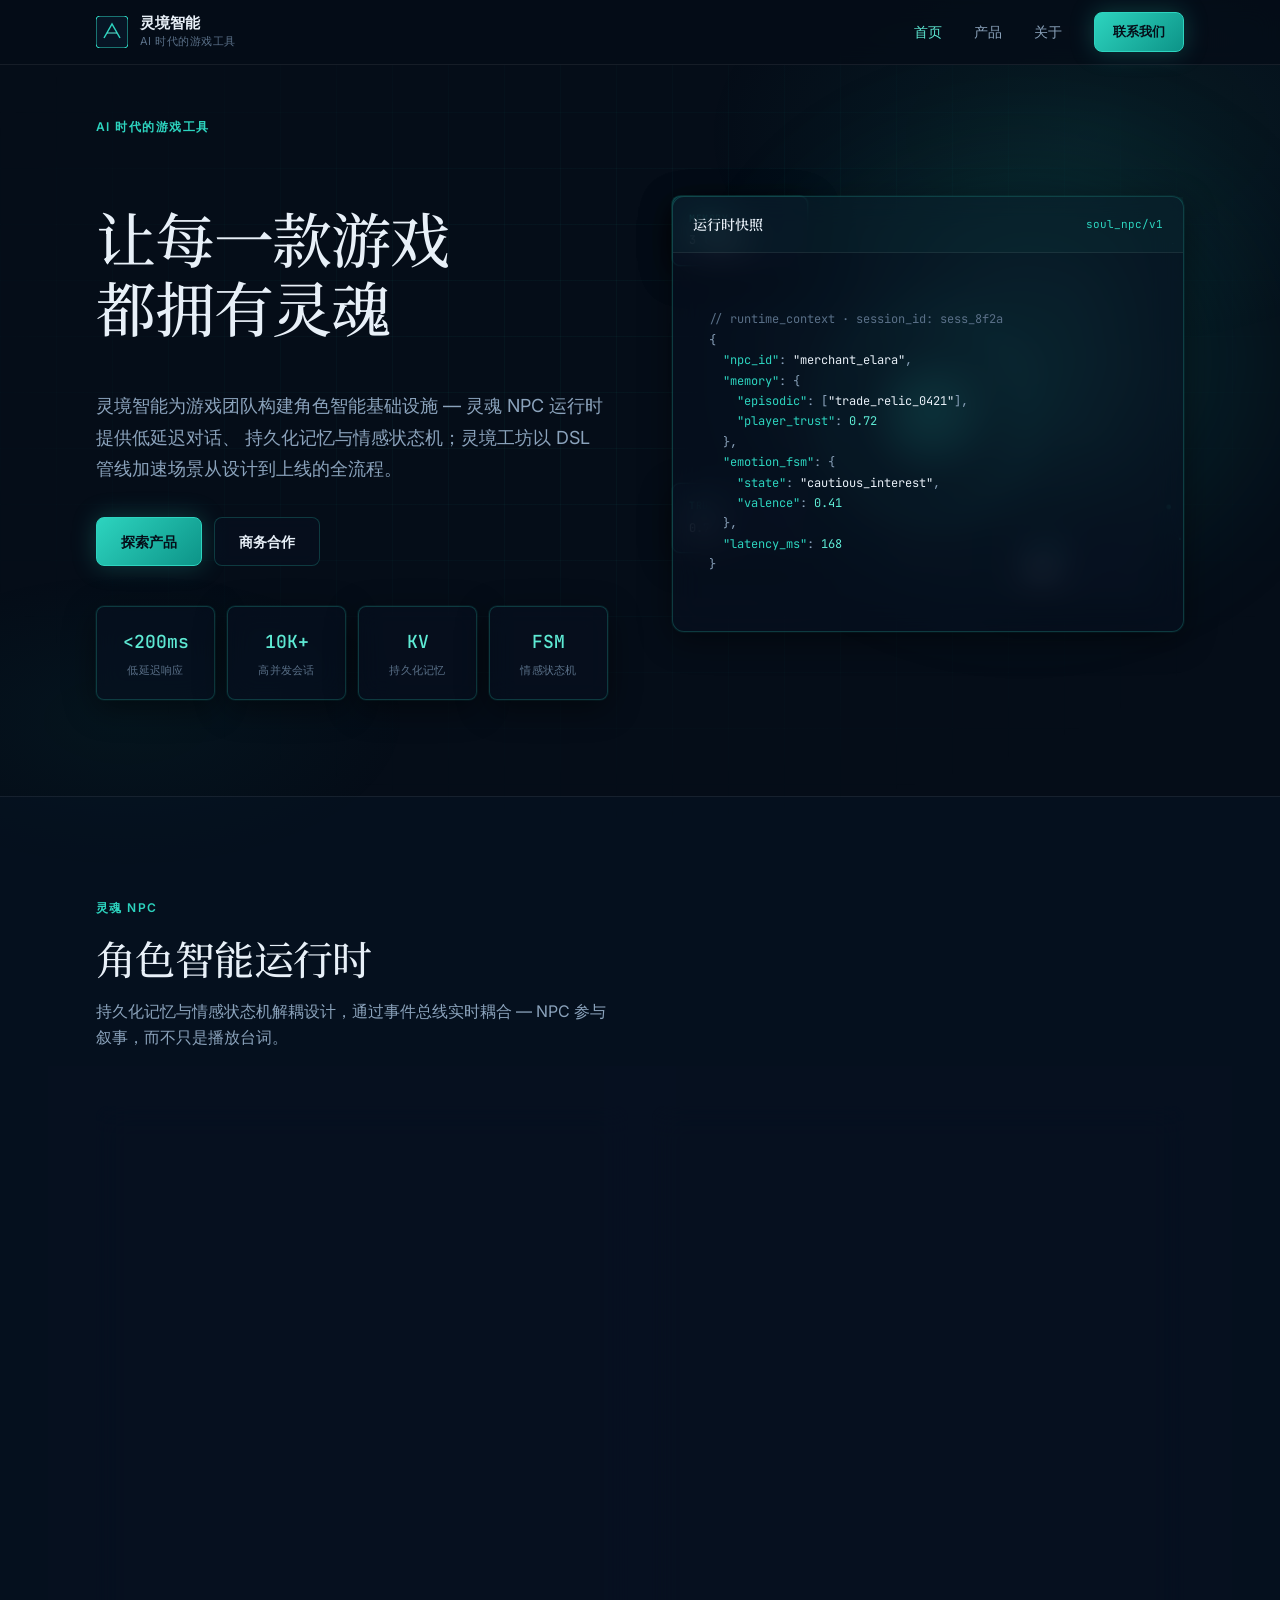
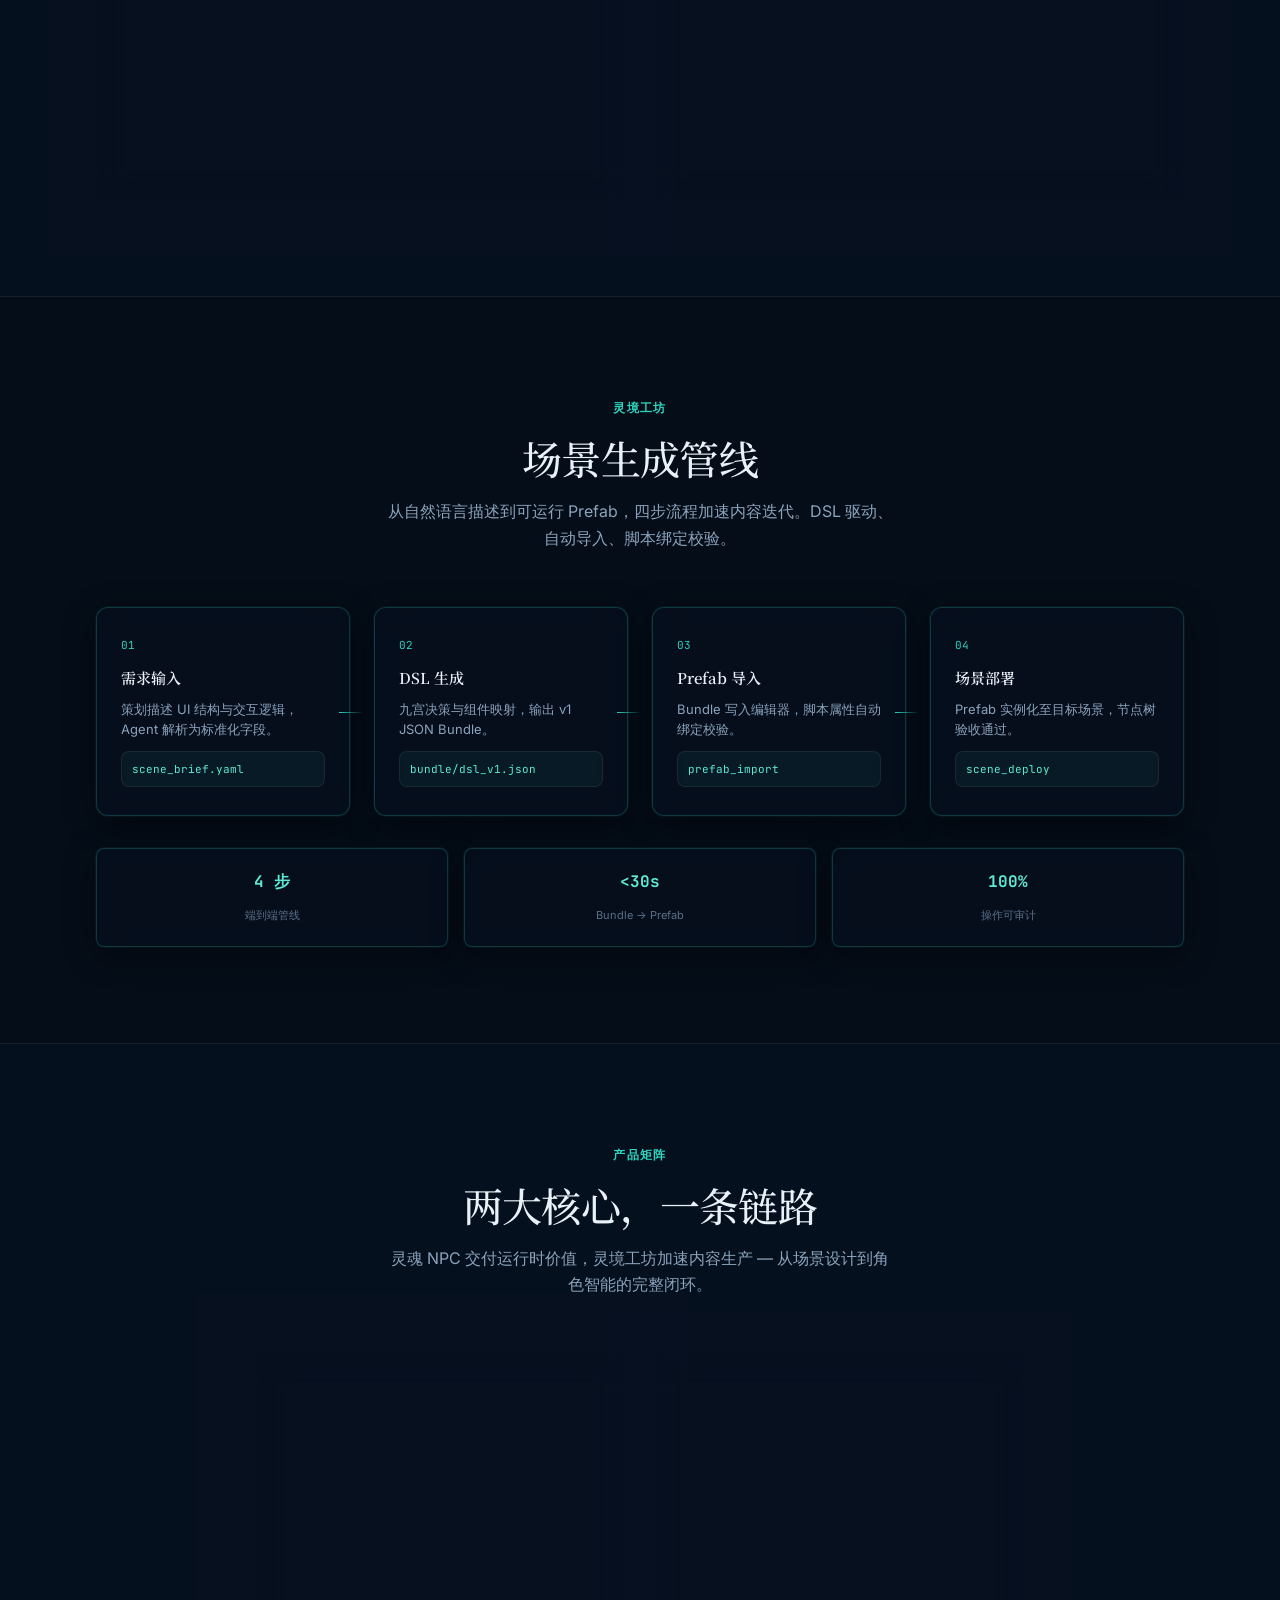
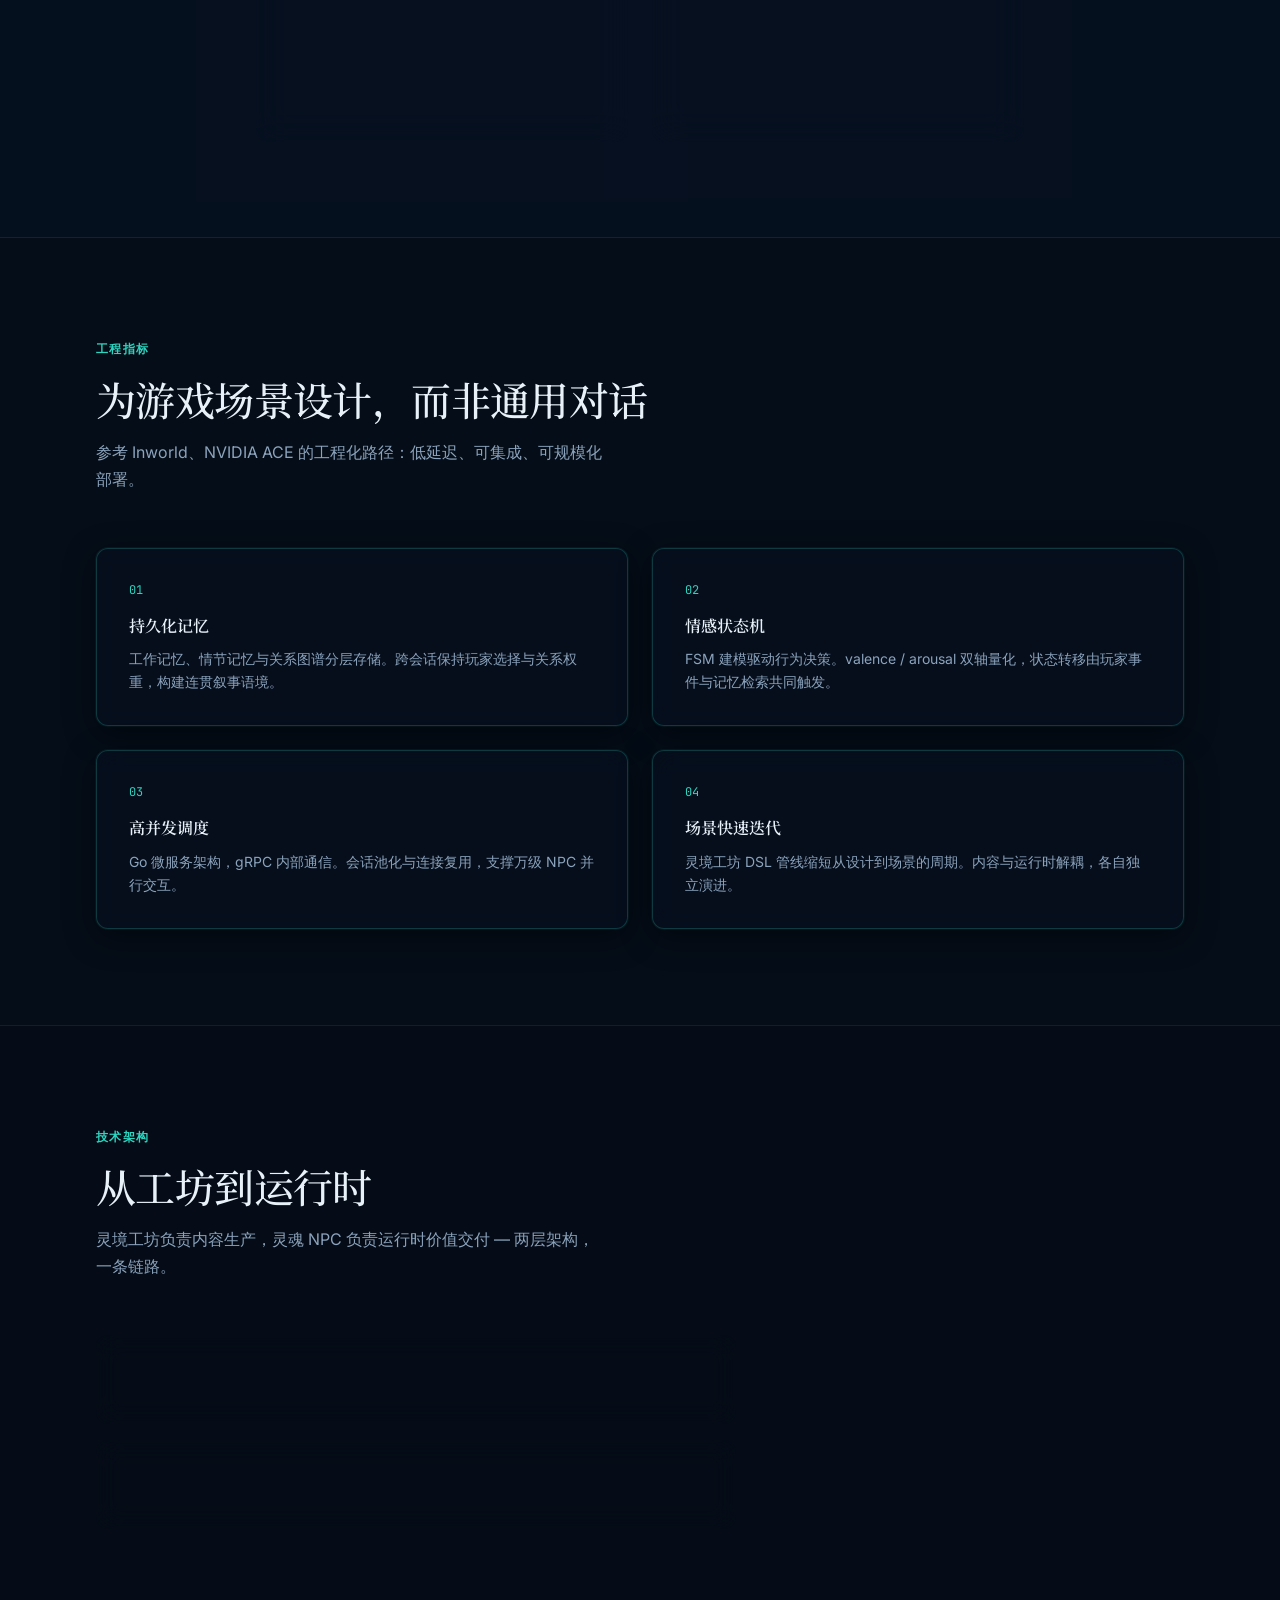
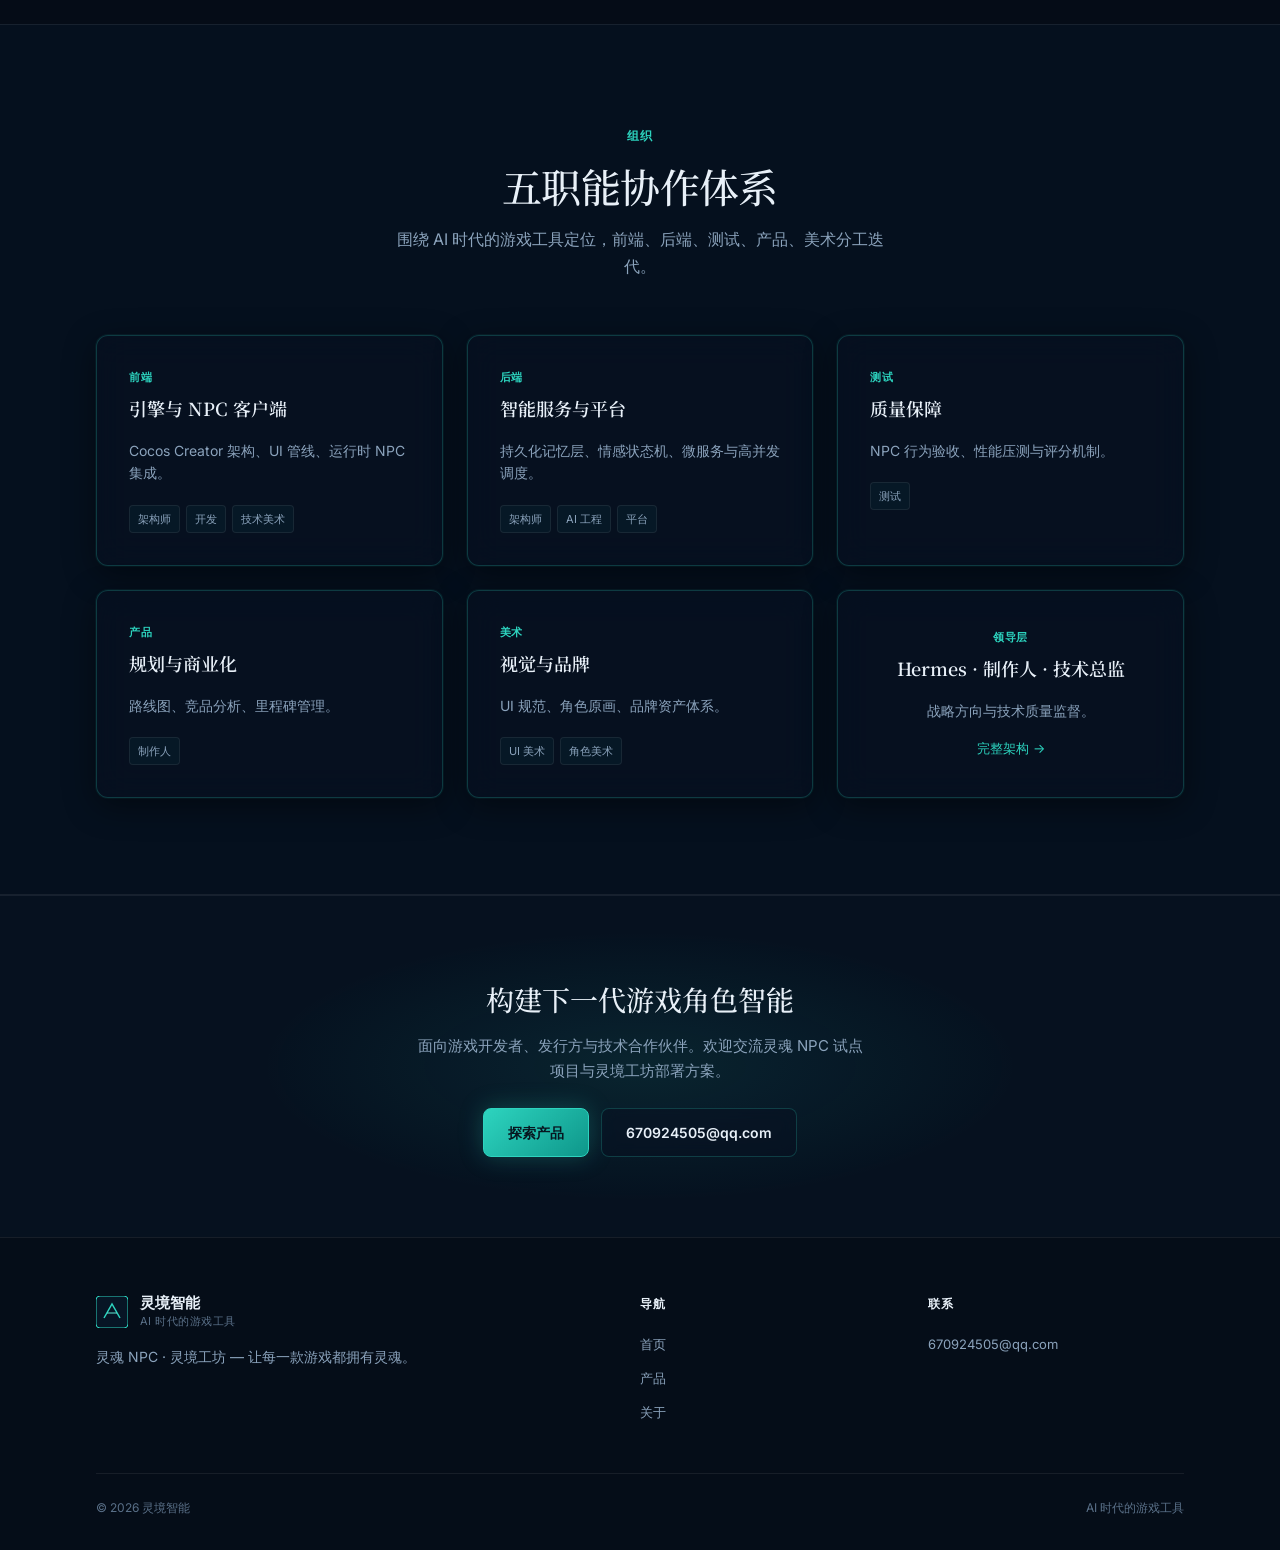
==== commit 75f8deb7: "feat: V5 ultimate redesign - Dark impact, glowing grid, glass cards, Soul NPC & Lingjing Workshop" ====
--- a/index.html
+++ b/index.html
@@ -4,9 +4,9 @@
   <meta charset="UTF-8">
   <meta name="viewport" content="width=device-width, initial-scale=1.0">
   <link rel="icon" type="image/svg+xml" href="favicon.svg">
-  <meta name="description" content="灵境智能 — AI 时代的游戏工具。低延迟、高并发的灵魂 NPC 运行时，持久化记忆与情感状态机，灵境工坊场景生成管线。">
+  <meta name="description" content="灵境智能 — AI 时代的游戏工具。灵魂 NPC 运行时与灵境工坊场景管线，让每一款游戏都拥有灵魂。">
   <meta property="og:title" content="灵境智能 | AI 时代的游戏工具">
-  <meta property="og:description" content="低延迟 · 高并发 · 持久化记忆 · 状态机 — 为游戏团队构建角色智能基础设施">
+  <meta property="og:description" content="灵魂 NPC · 灵境工坊 — 低延迟运行时 + DSL 场景生成，为游戏注入灵魂">
   <meta property="og:type" content="website">
   <meta property="og:locale" content="zh_CN">
   <link rel="preconnect" href="https://fonts.googleapis.com">
@@ -20,9 +20,9 @@
     <div class="container inner">
       <a href="./" class="brand">
         <svg class="brand-logo" width="32" height="32" viewBox="0 0 32 32" fill="none" aria-hidden="true">
-          <rect width="32" height="32" rx="4" fill="#152238" stroke="#C9A962" stroke-width="1"/>
-          <path d="M8 22 L16 8 L24 22" stroke="#C9A962" stroke-width="1.5" fill="none"/>
-          <line x1="11" y1="17" x2="21" y2="17" stroke="#C9A962" stroke-width="1"/>
+          <rect width="32" height="32" rx="4" fill="#071525" stroke="#2dd4bf" stroke-width="1"/>
+          <path d="M8 22 L16 8 L24 22" stroke="#2dd4bf" stroke-width="1.5" fill="none"/>
+          <line x1="11" y1="17" x2="21" y2="17" stroke="#5eead4" stroke-width="1"/>
         </svg>
         <div>
           <div class="brand-name">灵境智能</div>
@@ -49,16 +49,17 @@
 
   <main>
     <section class="hero">
+      <div class="hero-glow" aria-hidden="true"></div>
       <div class="container hero-grid">
         <div class="fade-in">
           <span class="eyebrow">AI 时代的游戏工具</span>
-          <h1 class="display-xl">角色智能<br>工程化落地</h1>
+          <h1 class="display-xl">让每一款游戏<br>都拥有灵魂</h1>
           <p class="lead" style="margin-top:1.5rem">
-            灵境智能为游戏团队提供可部署的角色智能基础设施 — 低延迟运行时、高并发会话调度、
-            持久化记忆层与情感状态机。从灵境工坊内容管线到 soul_npc 运行时，覆盖研发到上线的完整链路。
+            灵境智能为游戏团队构建角色智能基础设施 — 灵魂 NPC 运行时提供低延迟对话、
+            持久化记忆与情感状态机；灵境工坊以 DSL 管线加速场景从设计到上线的全流程。
           </p>
           <div class="hero-actions">
-            <a href="product/" class="btn btn-primary">探索产品矩阵</a>
+            <a href="product/" class="btn btn-primary">探索产品</a>
             <a href="about/#contact" class="btn btn-secondary">商务合作</a>
           </div>
           <div class="hero-metrics">
@@ -81,28 +82,46 @@
           </div>
         </div>
         <div class="fade-in">
-          <div class="soul-panel">
-            <div class="soul-panel-header">
-              <h3>运行时快照</h3>
-              <span>soul_npc/v1</span>
-            </div>
-            <div class="soul-panel-body">
-              <div class="code-block" style="padding:1rem;border:none;background:transparent;font-size:0.75rem">
+          <div class="energy-visual">
+            <canvas id="data-stream-canvas" class="data-stream-canvas" aria-hidden="true"></canvas>
+            <div class="energy-core-ring" aria-hidden="true"></div>
+            <div class="stream-card">
+              <div class="stream-card-label">TRUST</div>
+              <div class="stream-card-value">0.72</div>
+            </div>
+            <div class="stream-card">
+              <div class="stream-card-label">LATENCY</div>
+              <div class="stream-card-value">168ms</div>
+            </div>
+            <div class="stream-card">
+              <div class="stream-card-label">STATE</div>
+              <div class="stream-card-value">interest</div>
+            </div>
+            <div class="stream-card">
+              <div class="stream-card-label">MEMORY</div>
+              <div class="stream-card-value">3 layers</div>
+            </div>
+            <div class="runtime-panel glass">
+              <div class="soul-panel-header">
+                <h3>运行时快照</h3>
+                <span>soul_npc/v1</span>
+              </div>
+              <div class="soul-panel-body">
+                <div class="code-block" style="padding:1rem;border:none;background:transparent;font-size:0.75rem;box-shadow:none">
 <span class="comment">// runtime_context · session_id: sess_8f2a</span>
 {
   <span class="key">"npc_id"</span>: <span class="str">"merchant_elara"</span>,
   <span class="key">"memory"</span>: {
-    <span class="key">"episodic"</span>: [<span class="str">"trade_relic_0421"</span>, <span class="str">"trust+0.12"</span>],
-    <span class="key">"semantic"</span>: { <span class="key">"faction"</span>: <span class="str">"merchants_guild"</span> },
+    <span class="key">"episodic"</span>: [<span class="str">"trade_relic_0421"</span>],
     <span class="key">"player_trust"</span>: <span class="num">0.72</span>
   },
   <span class="key">"emotion_fsm"</span>: {
     <span class="key">"state"</span>: <span class="str">"cautious_interest"</span>,
-    <span class="key">"valence"</span>: <span class="num">0.41</span>,
-    <span class="key">"arousal"</span>: <span class="num">0.58</span>
+    <span class="key">"valence"</span>: <span class="num">0.41</span>
   },
   <span class="key">"latency_ms"</span>: <span class="num">168</span>
 }
+                </div>
               </div>
             </div>
           </div>
@@ -113,9 +132,9 @@
     <section class="section section-alt" id="soul-npc">
       <div class="container">
         <div class="section-header fade-in">
-          <span class="eyebrow">soul_npc</span>
-          <h2 class="display-lg section-title">灵魂 NPC — 底层工程能力</h2>
-          <p class="section-desc">持久化记忆结构与情感状态机分离设计。左侧为记忆 Schema，右侧为状态转移逻辑，二者通过事件总线耦合。</p>
+          <span class="eyebrow">灵魂 NPC</span>
+          <h2 class="display-lg section-title">角色智能运行时</h2>
+          <p class="section-desc">持久化记忆与情感状态机解耦设计，通过事件总线实时耦合 — NPC 参与叙事，而不只是播放台词。</p>
         </div>
         <div class="soul-showcase fade-in">
           <div class="soul-panel">
@@ -124,7 +143,7 @@
               <span>memory_store.json</span>
             </div>
             <div class="soul-panel-body">
-              <div class="code-block" style="padding:0;border:none;background:transparent;font-size:0.75rem">
+              <div class="code-block" style="padding:0;border:none;background:transparent;font-size:0.75rem;box-shadow:none">
 {
   <span class="key">"version"</span>: <span class="str">"1.2.0"</span>,
   <span class="key">"layers"</span>: {
@@ -138,13 +157,10 @@
     },
     <span class="key">"relational"</span>: {
       <span class="key">"graph"</span>: <span class="str">"player_npc_edges"</span>,
-      <span class="key">"weights"</span>: [<span class="str">"trust"</span>, <span class="str">"affinity"</span>, <span class="str">"debt"</span>]
+      <span class="key">"weights"</span>: [<span class="str">"trust"</span>, <span class="str">"affinity"</span>]
     }
   },
-  <span class="key">"persistence"</span>: {
-    <span class="key">"backend"</span>: <span class="str">"redis_cluster"</span>,
-    <span class="key">"sync_policy"</span>: <span class="str">"write_through"</span>
-  }
+  <span class="key">"persistence"</span>: <span class="str">"write_through"</span>
 }
               </div>
             </div>
@@ -155,35 +171,50 @@
               <span>emotion_fsm.yaml</span>
             </div>
             <div class="soul-panel-body">
-              <div class="emotion-flow">
-                <svg viewBox="0 0 400 280" fill="none" xmlns="http://www.w3.org/2000/svg" aria-hidden="true">
-                  <line x1="200" y1="42" x2="80" y2="120" stroke="#C9A962" stroke-width="1" stroke-opacity="0.6"/>
-                  <line x1="200" y1="42" x2="320" y2="120" stroke="#C9A962" stroke-width="1" stroke-opacity="0.6"/>
-                  <line x1="80" y1="155" x2="200" y2="238" stroke="#C9A962" stroke-width="1" stroke-opacity="0.6"/>
-                  <line x1="320" y1="155" x2="200" y2="238" stroke="#C9A962" stroke-width="1" stroke-opacity="0.6"/>
-                  <line x1="80" y1="120" x2="320" y2="120" stroke="#C9A962" stroke-width="1" stroke-opacity="0.3" stroke-dasharray="4 4"/>
-                  <polygon points="200,34 196,42 204,42" fill="#C9A962" opacity="0.6"/>
-                  <polygon points="74,128 80,120 86,128" fill="#C9A962" opacity="0.6"/>
-                  <polygon points="314,128 320,120 326,128" fill="#C9A962" opacity="0.6"/>
-                  <polygon points="196,238 200,246 204,238" fill="#C9A962" opacity="0.6"/>
-                </svg>
-                <div class="flow-node trigger">
-                  <span class="flow-node-label">INPUT</span>
-                  玩家事件
-                </div>
-                <div class="flow-node evaluate">
-                  <span class="flow-node-label">EVAL</span>
-                  记忆检索
-                </div>
-                <div class="flow-node transition">
-                  <span class="flow-node-label">TRANS</span>
-                  状态转移
-                </div>
-                <div class="flow-node output">
-                  <span class="flow-node-label">OUTPUT</span>
-                  行为决策
+              <div class="data-flow-grid">
+                <div class="data-flow-item">
+                  <div class="data-flow-icon">IN</div>
+                  <div class="data-flow-text">
+                    <h4>玩家事件输入</h4>
+                    <p>对话、交易、战斗触发信号</p>
+                  </div>
+                </div>
+                <div class="data-flow-connector"></div>
+                <div class="data-flow-item">
+                  <div class="data-flow-icon">MEM</div>
+                  <div class="data-flow-text">
+                    <h4>记忆检索</h4>
+                    <p>情节 + 关系权重联合召回</p>
+                  </div>
+                </div>
+                <div class="data-flow-connector"></div>
+                <div class="data-flow-item">
+                  <div class="data-flow-icon">FSM</div>
+                  <div class="data-flow-text">
+                    <h4>状态转移</h4>
+                    <p>valence / arousal 双轴驱动</p>
+                  </div>
+                </div>
+                <div class="data-flow-connector"></div>
+                <div class="data-flow-item">
+                  <div class="data-flow-icon">OUT</div>
+                  <div class="data-flow-text">
+                    <h4>行为决策输出</h4>
+                    <p>对话、动作、叙事分支</p>
+                  </div>
                 </div>
               </div>
+              <div class="emotion-metrics">
+                <div class="emotion-metric">
+                  <div class="emotion-metric-value">0.41</div>
+                  <div class="emotion-metric-label">valence</div>
+                </div>
+                <div class="emotion-metric">
+                  <div class="emotion-metric-value">0.58</div>
+                  <div class="emotion-metric-label">arousal</div>
+                </div>
+              </div>
+              <div class="emotion-state-badge">cautious_interest</div>
             </div>
           </div>
         </div>
@@ -195,7 +226,7 @@
         <div class="section-header center fade-in">
           <span class="eyebrow">灵境工坊</span>
           <h2 class="display-lg section-title">场景生成管线</h2>
-          <p class="section-desc">从自然语言描述到可运行 Prefab，四步网格化流程。DSL 驱动、MCP 导入、引擎直写，缩短内容迭代周期。</p>
+          <p class="section-desc">从自然语言描述到可运行 Prefab，四步流程加速内容迭代。DSL 驱动、自动导入、脚本绑定校验。</p>
         </div>
         <div class="workshop-grid fade-in">
           <div class="workshop-step">
@@ -213,20 +244,20 @@
           <div class="workshop-step">
             <div class="workshop-step-num">03</div>
             <h4>Prefab 导入</h4>
-            <p>MCP import_dsl_bundle 写入编辑器，脚本绑定自动校验。</p>
-            <code>import_dsl_bundle()</code>
+            <p>Bundle 写入编辑器，脚本属性自动绑定校验。</p>
+            <code>prefab_import</code>
           </div>
           <div class="workshop-step">
             <div class="workshop-step-num">04</div>
             <h4>场景部署</h4>
-            <p>Prefab 实例化至目标场景，dumpTree 验收节点树。</p>
-            <code>preview_scene()</code>
+            <p>Prefab 实例化至目标场景，节点树验收通过。</p>
+            <code>scene_deploy</code>
           </div>
         </div>
         <div class="workshop-meta fade-in">
           <div class="workshop-meta-cell">
-            <strong>16</strong>
-            <span>MCP 引擎工具</span>
+            <strong>4 步</strong>
+            <span>端到端管线</span>
           </div>
           <div class="workshop-meta-cell">
             <strong>&lt;30s</strong>
@@ -244,22 +275,23 @@
       <div class="container">
         <div class="section-header center fade-in">
           <span class="eyebrow">产品矩阵</span>
-          <h2 class="display-lg section-title">三层架构，从运行时到引擎</h2>
-          <p class="section-desc">soul_npc 为核心价值层，灵境工坊与 MCP 工具链为生产层，Agent Hub 为协作编排层。</p>
-        </div>
-        <div class="card-grid cols-3 fade-in">
+          <h2 class="display-lg section-title">两大核心，一条链路</h2>
+          <p class="section-desc">灵魂 NPC 交付运行时价值，灵境工坊加速内容生产 — 从场景设计到角色智能的完整闭环。</p>
+        </div>
+        <div class="card-grid cols-2 fade-in" style="max-width:48rem;margin:0 auto">
           <article class="card featured">
             <div class="flex-between">
-              <span class="card-tag">soul_npc</span>
+              <span class="card-tag">灵魂 NPC</span>
               <span class="card-status">核心</span>
             </div>
-            <h3>灵魂 NPC 运行时</h3>
-            <p>低延迟、高并发的角色智能服务。持久化记忆、情感状态机与语境感知对话，NPC 参与叙事而非播放台词。</p>
+            <h3>角色智能运行时</h3>
+            <p>低延迟、高并发的角色智能服务。持久化记忆、情感状态机与语境感知对话，让 NPC 真正活在游戏世界中。</p>
             <ul class="card-list">
-              <li>持久化记忆 — Redis Cluster 写穿</li>
+              <li>持久化记忆 — 工作/情节/关系三层</li>
               <li>情感状态机 — FSM 驱动行为决策</li>
               <li>高并发 — 10K+ 会话并行调度</li>
             </ul>
+            <a href="product/#soul-npc" class="btn btn-accent btn-sm" style="margin-top:1.5rem">深入了解</a>
           </article>
           <article class="card">
             <div class="flex-between">
@@ -267,26 +299,13 @@
               <span class="card-status">生产层</span>
             </div>
             <h3>场景生成工坊</h3>
-            <p>DSL 驱动的 UI 生产管线。从描述到 Prefab 四步网格流程，MCP 直连 Cocos Creator 编辑器。</p>
+            <p>DSL 驱动的 UI 生产管线。从描述到 Prefab 四步流程，大幅缩短内容迭代周期。</p>
             <ul class="card-list">
               <li>DSL Bundle → Prefab 自动导入</li>
               <li>组件识别与属性绑定</li>
               <li>操作链可审计、可回滚</li>
             </ul>
-            <a href="product/" class="btn btn-accent btn-sm" style="margin-top:1.5rem">了解工坊</a>
-          </article>
-          <article class="card">
-            <div class="flex-between">
-              <span class="card-tag">agent_hub</span>
-              <span class="card-status soon">协作层</span>
-            </div>
-            <h3>多智能体编排</h3>
-            <p>策划、程序、测试 Agent 编排为可追踪管线，与 soul_npc 运行时形成研发闭环。</p>
-            <ul class="card-list">
-              <li>跨职能任务状态机</li>
-              <li>质量评分与验收 Gate</li>
-              <li>研发 ↔ 运行时联动</li>
-            </ul>
+            <a href="product/#workshop" class="btn btn-accent btn-sm" style="margin-top:1.5rem">了解工坊</a>
           </article>
         </div>
       </div>
@@ -317,8 +336,8 @@
           </div>
           <div class="cap-item">
             <div class="cap-num">04</div>
-            <h3>引擎级集成</h3>
-            <p>MCP 工具链直连 Cocos Creator。灵境工坊缩短从设计到场景的迭代周期，底层能力透明接入。</p>
+            <h3>场景快速迭代</h3>
+            <p>灵境工坊 DSL 管线缩短从设计到场景的周期。内容与运行时解耦，各自独立演进。</p>
           </div>
         </div>
       </div>
@@ -328,21 +347,17 @@
       <div class="container">
         <div class="section-header fade-in">
           <span class="eyebrow">技术架构</span>
-          <h2 class="display-lg section-title">调用链 — 从工坊到运行时</h2>
-          <p class="section-desc">灵境工坊负责内容生产，soul_npc 负责运行时价值交付，MCP 为引擎桥接层。</p>
+          <h2 class="display-lg section-title">从工坊到运行时</h2>
+          <p class="section-desc">灵境工坊负责内容生产，灵魂 NPC 负责运行时价值交付 — 两层架构，一条链路。</p>
         </div>
         <div class="stack-diagram fade-in">
           <div class="stack-layer highlight">
-            <span class="stack-num">L3</span>
+            <span class="stack-num">L2</span>
             <div><h4>灵魂 NPC 运行时</h4><p>持久化记忆 · 情感状态机 · 低延迟对话 · 行为决策</p></div>
-          </div>
-          <div class="stack-layer">
-            <span class="stack-num">L2</span>
-            <div><h4>灵境工坊 + Agent Hub</h4><p>场景生成 · 任务编排 · 质量验收</p></div>
           </div>
           <div class="stack-layer">
             <span class="stack-num">L1</span>
-            <div><h4>引擎工具链 (MCP)</h4><p>Creator 桥接 · DSL 导入 · 场景编辑</p></div>
+            <div><h4>灵境工坊</h4><p>DSL 场景生成 · 组件映射 · Prefab 自动导入 · 质量验收</p></div>
           </div>
         </div>
       </div>
@@ -359,7 +374,7 @@
           <div class="card team-card">
             <span class="dept">前端</span>
             <h3>引擎与 NPC 客户端</h3>
-            <p>Cocos Creator 架构、MCP 插件、运行时 NPC 集成。</p>
+            <p>Cocos Creator 架构、UI 管线、运行时 NPC 集成。</p>
             <div class="team-tags"><span>架构师</span><span>开发</span><span>技术美术</span></div>
           </div>
           <div class="card team-card">
@@ -399,9 +414,9 @@
     <section class="cta-band">
       <div class="container fade-in">
         <h2>构建下一代游戏角色智能</h2>
-        <p>面向游戏开发者、发行方与技术合作伙伴。欢迎交流 soul_npc 试点项目与灵境工坊部署方案。</p>
+        <p>面向游戏开发者、发行方与技术合作伙伴。欢迎交流灵魂 NPC 试点项目与灵境工坊部署方案。</p>
         <div style="display:flex;flex-wrap:wrap;gap:0.75rem;justify-content:center">
-          <a href="product/" class="btn btn-primary">探索产品矩阵</a>
+          <a href="product/" class="btn btn-primary">探索产品</a>
           <a href="mailto:670924505@qq.com" class="btn btn-secondary">670924505@qq.com</a>
         </div>
       </div>
@@ -414,16 +429,16 @@
         <div>
           <a href="./" class="brand">
             <svg class="brand-logo" width="32" height="32" viewBox="0 0 32 32" fill="none" aria-hidden="true">
-              <rect width="32" height="32" rx="4" fill="#152238" stroke="#C9A962" stroke-width="1"/>
-              <path d="M8 22 L16 8 L24 22" stroke="#C9A962" stroke-width="1.5" fill="none"/>
-              <line x1="11" y1="17" x2="21" y2="17" stroke="#C9A962" stroke-width="1"/>
+              <rect width="32" height="32" rx="4" fill="#071525" stroke="#2dd4bf" stroke-width="1"/>
+              <path d="M8 22 L16 8 L24 22" stroke="#2dd4bf" stroke-width="1.5" fill="none"/>
+              <line x1="11" y1="17" x2="21" y2="17" stroke="#5eead4" stroke-width="1"/>
             </svg>
             <div>
               <div class="brand-name">灵境智能</div>
               <div class="brand-tag">AI 时代的游戏工具</div>
             </div>
           </a>
-          <p class="footer-desc">低延迟 · 高并发 · 持久化记忆 · 状态机 — 为游戏团队构建角色智能基础设施。</p>
+          <p class="footer-desc">灵魂 NPC · 灵境工坊 — 让每一款游戏都拥有灵魂。</p>
         </div>
         <div class="footer-col">
           <h4>导航</h4>
--- a/assets/site.css
+++ b/assets/site.css
@@ -1,21 +1,28 @@
-/* 灵境智能 V4 — 深空蓝 · 香槟金 · 工程质感 */
+/* 灵境智能 V5 — 深海军蓝 · 青色能量 · 玻璃拟态 */
 :root {
-  --bg-deep: #0b1523;
-  --bg-elevated: #101e32;
-  --bg-card: #152238;
-  --bg-card-alt: #101e32;
-  --ink: #e8ecf2;
-  --ink-muted: #8b9bb4;
-  --ink-subtle: #5c6b82;
-  --accent: #c9a962;
-  --accent-light: #e8d5a3;
-  --accent-dim: rgba(201, 169, 98, 0.12);
-  --border: rgba(201, 169, 98, 0.22);
-  --border-subtle: rgba(255, 255, 255, 0.08);
+  --bg-deep: #050d18;
+  --bg-navy: #071525;
+  --bg-elevated: rgba(10, 22, 40, 0.72);
+  --bg-glass: rgba(8, 18, 34, 0.55);
+  --bg-glass-hover: rgba(12, 28, 48, 0.65);
+  --ink: #e8f0f8;
+  --ink-muted: #8ba3bc;
+  --ink-subtle: #5a7088;
+  --accent: #2dd4bf;
+  --accent-bright: #5eead4;
+  --accent-dim: rgba(45, 212, 191, 0.12);
+  --accent-glow: rgba(45, 212, 191, 0.35);
+  --accent-glow-soft: rgba(45, 212, 191, 0.15);
+  --cyan-deep: #0d9488;
+  --border: rgba(45, 212, 191, 0.22);
+  --border-subtle: rgba(255, 255, 255, 0.07);
+  --border-glow: rgba(45, 212, 191, 0.35);
+  --shadow-glass: 0 8px 32px rgba(0, 0, 0, 0.45), 0 0 0 1px rgba(45, 212, 191, 0.08);
+  --shadow-glow: 0 0 60px rgba(45, 212, 191, 0.12);
   --max-w: 72rem;
   --section-y: 6rem;
-  --radius: 0.375rem;
-  --radius-lg: 0.5rem;
+  --radius: 0.5rem;
+  --radius-lg: 0.75rem;
   --font-display: "Noto Serif SC", "Source Han Serif SC", Georgia, serif;
   --font-body: "Inter", system-ui, -apple-system, sans-serif;
   --font-mono: "JetBrains Mono", "Fira Code", monospace;
@@ -35,7 +42,36 @@
   line-height: 1.65;
   color: var(--ink);
   background-color: var(--bg-deep);
-}
+  position: relative;
+  overflow-x: hidden;
+}
+
+/* —— 全局网格背景 —— */
+body::before {
+  content: "";
+  position: fixed;
+  inset: 0;
+  z-index: 0;
+  pointer-events: none;
+  background-image:
+    linear-gradient(rgba(45, 212, 191, 0.045) 1px, transparent 1px),
+    linear-gradient(90deg, rgba(45, 212, 191, 0.045) 1px, transparent 1px);
+  background-size: 56px 56px;
+  mask-image: radial-gradient(ellipse 80% 70% at 50% 40%, black 20%, transparent 75%);
+}
+
+body::after {
+  content: "";
+  position: fixed;
+  inset: 0;
+  z-index: 0;
+  pointer-events: none;
+  background:
+    radial-gradient(ellipse 50% 40% at 85% 15%, rgba(45, 212, 191, 0.08) 0%, transparent 60%),
+    radial-gradient(ellipse 40% 30% at 10% 80%, rgba(13, 148, 136, 0.06) 0%, transparent 55%);
+}
+
+body > * { position: relative; z-index: 1; }
 
 img, svg { display: block; max-width: 100%; }
 
@@ -81,7 +117,7 @@
   display: inline-block;
   font-size: 0.75rem;
   font-weight: 600;
-  letter-spacing: 0.1em;
+  letter-spacing: 0.12em;
   text-transform: uppercase;
   color: var(--accent);
   margin-bottom: 1rem;
@@ -93,6 +129,21 @@
   margin: 0;
   color: var(--ink-muted);
   max-width: 32rem;
+}
+
+/* —— Glass card base —— */
+.glass {
+  background: var(--bg-glass);
+  backdrop-filter: blur(16px);
+  -webkit-backdrop-filter: blur(16px);
+  border: 1px solid var(--border);
+  border-radius: var(--radius-lg);
+  box-shadow: var(--shadow-glass);
+}
+
+.glass:hover {
+  background: var(--bg-glass-hover);
+  border-color: var(--border-glow);
 }
 
 /* —— Header —— */
@@ -102,7 +153,9 @@
   left: 0;
   right: 0;
   z-index: 100;
-  background: var(--bg-deep);
+  background: rgba(5, 13, 24, 0.82);
+  backdrop-filter: blur(12px);
+  -webkit-backdrop-filter: blur(12px);
   border-bottom: 1px solid var(--border-subtle);
 }
 
@@ -151,7 +204,7 @@
 }
 
 .nav-link:hover,
-.nav-link.active { color: var(--ink); }
+.nav-link.active { color: var(--accent-bright); }
 
 .nav-toggle {
   display: flex;
@@ -170,7 +223,7 @@
   display: none;
   padding: 1rem 0 1.25rem;
   border-top: 1px solid var(--border-subtle);
-  background: var(--bg-deep);
+  background: rgba(5, 13, 24, 0.95);
 }
 
 .nav-mobile.open { display: block; }
@@ -197,29 +250,32 @@
   border-radius: var(--radius);
   border: 1px solid transparent;
   cursor: pointer;
-  transition: background 0.2s, color 0.2s, border-color 0.2s;
+  transition: background 0.2s, color 0.2s, border-color 0.2s, box-shadow 0.2s;
 }
 
 .btn-primary {
-  background: var(--accent);
+  background: linear-gradient(135deg, var(--accent) 0%, var(--cyan-deep) 100%);
   color: var(--bg-deep);
   border-color: var(--accent);
+  box-shadow: 0 0 24px rgba(45, 212, 191, 0.25);
 }
 
 .btn-primary:hover {
-  background: var(--accent-light);
-  border-color: var(--accent-light);
+  background: linear-gradient(135deg, var(--accent-bright) 0%, var(--accent) 100%);
+  box-shadow: 0 0 32px rgba(45, 212, 191, 0.4);
 }
 
 .btn-secondary {
-  background: transparent;
+  background: var(--bg-glass);
+  backdrop-filter: blur(8px);
   color: var(--ink);
   border-color: var(--border);
 }
 
 .btn-secondary:hover {
   border-color: var(--accent);
-  color: var(--accent);
+  color: var(--accent-bright);
+  box-shadow: 0 0 20px rgba(45, 212, 191, 0.15);
 }
 
 .btn-accent {
@@ -229,20 +285,47 @@
 }
 
 .btn-accent:hover {
-  background: rgba(201, 169, 98, 0.2);
+  background: rgba(45, 212, 191, 0.2);
+  box-shadow: 0 0 16px rgba(45, 212, 191, 0.2);
 }
 
 .btn-sm { padding: 0.5rem 1.125rem; font-size: 0.8125rem; }
 
 /* —— Hero —— */
 .hero {
+  position: relative;
   padding: calc(4rem + 3rem) 0 var(--section-y);
+  overflow: hidden;
+}
+
+.hero-glow {
+  position: absolute;
+  right: -5%;
+  top: 10%;
+  width: min(55vw, 640px);
+  height: min(70vh, 560px);
+  background: radial-gradient(
+    ellipse at center,
+    rgba(45, 212, 191, 0.28) 0%,
+    rgba(13, 148, 136, 0.12) 35%,
+    transparent 70%
+  );
+  pointer-events: none;
+  filter: blur(40px);
+  animation: pulse-glow 6s ease-in-out infinite;
+}
+
+@keyframes pulse-glow {
+  0%, 100% { opacity: 0.85; transform: scale(1); }
+  50% { opacity: 1; transform: scale(1.05); }
 }
 
 .hero-grid {
   display: grid;
   gap: 3rem;
-  align-items: start;
+  align-items: center;
+  position: relative;
+  z-index: 1;
 }
 
 @media (min-width: 960px) {
@@ -262,9 +345,7 @@
 .hero-metrics {
   display: grid;
   grid-template-columns: repeat(2, 1fr);
-  gap: 1px;
-  background: var(--border-subtle);
-  border: 1px solid var(--border-subtle);
+  gap: 0.75rem;
   margin-top: 2.5rem;
 }
 
@@ -273,16 +354,26 @@
 }
 
 .metric-cell {
-  background: var(--bg-elevated);
+  background: var(--bg-glass);
+  backdrop-filter: blur(12px);
+  border: 1px solid var(--border);
+  border-radius: var(--radius);
   padding: 1.25rem 1rem;
   text-align: center;
+  box-shadow: var(--shadow-glass);
+  transition: border-color 0.2s, box-shadow 0.2s;
+}
+
+.metric-cell:hover {
+  border-color: var(--border-glow);
+  box-shadow: var(--shadow-glass), 0 0 20px rgba(45, 212, 191, 0.1);
 }
 
 .metric-value {
   font-family: var(--font-mono);
   font-size: 1.125rem;
   font-weight: 500;
-  color: var(--accent);
+  color: var(--accent-bright);
 }
 
 .metric-label {
@@ -292,51 +383,122 @@
   letter-spacing: 0.02em;
 }
 
-/* —— Stats —— */
-.stats-row {
-  display: grid;
-  grid-template-columns: repeat(2, 1fr);
-  gap: 1px;
-  background: var(--border-subtle);
-  border: 1px solid var(--border-subtle);
-  overflow: hidden;
-  margin-top: 4rem;
-}
-
-@media (min-width: 640px) {
-  .stats-row { grid-template-columns: repeat(4, 1fr); }
-}
-
-.stat-cell {
-  background: var(--bg-elevated);
-  padding: 1.5rem;
-  text-align: center;
-}
-
-.stat-value {
-  font-family: var(--font-display);
-  font-size: 1.75rem;
+/* —— Energy core / data stream visual —— */
+.energy-visual {
+  position: relative;
+  min-height: 22rem;
+}
+
+.energy-core-ring {
+  position: absolute;
+  top: 50%;
+  left: 50%;
+  transform: translate(-50%, -50%);
+  width: 12rem;
+  height: 12rem;
+  border-radius: 50%;
+  border: 1px solid rgba(45, 212, 191, 0.25);
+  box-shadow:
+    0 0 40px rgba(45, 212, 191, 0.2),
+    inset 0 0 40px rgba(45, 212, 191, 0.08);
+  animation: ring-pulse 4s ease-in-out infinite;
+}
+
+.energy-core-ring::before {
+  content: "";
+  position: absolute;
+  inset: 1.5rem;
+  border-radius: 50%;
+  background: radial-gradient(circle, rgba(45, 212, 191, 0.35) 0%, transparent 70%);
+  animation: core-breathe 3s ease-in-out infinite;
+}
+
+.energy-core-ring::after {
+  content: "";
+  position: absolute;
+  inset: -2rem;
+  border-radius: 50%;
+  border: 1px dashed rgba(45, 212, 191, 0.15);
+  animation: ring-spin 20s linear infinite;
+}
+
+@keyframes ring-pulse {
+  0%, 100% { box-shadow: 0 0 40px rgba(45, 212, 191, 0.2), inset 0 0 40px rgba(45, 212, 191, 0.08); }
+  50% { box-shadow: 0 0 60px rgba(45, 212, 191, 0.35), inset 0 0 50px rgba(45, 212, 191, 0.15); }
+}
+
+@keyframes core-breathe {
+  0%, 100% { opacity: 0.7; transform: scale(0.95); }
+  50% { opacity: 1; transform: scale(1.05); }
+}
+
+@keyframes ring-spin {
+  from { transform: rotate(0deg); }
+  to { transform: rotate(360deg); }
+}
+
+.data-stream-canvas {
+  position: absolute;
+  inset: 0;
+  width: 100%;
+  height: 100%;
+  pointer-events: none;
+}
+
+.stream-card {
+  position: absolute;
+  background: var(--bg-glass);
+  backdrop-filter: blur(16px);
+  border: 1px solid var(--border);
+  border-radius: var(--radius);
+  padding: 0.875rem 1rem;
+  box-shadow: var(--shadow-glass);
+  font-size: 0.75rem;
+  min-width: 8.5rem;
+  animation: float-card 5s ease-in-out infinite;
+}
+
+.stream-card:nth-child(1) { top: 8%; left: 5%; animation-delay: 0s; }
+.stream-card:nth-child(2) { top: 15%; right: 0; animation-delay: 1s; }
+.stream-card:nth-child(3) { bottom: 18%; left: 0; animation-delay: 2s; }
+.stream-card:nth-child(4) { bottom: 8%; right: 8%; animation-delay: 0.5s; }
+
+@keyframes float-card {
+  0%, 100% { transform: translateY(0); }
+  50% { transform: translateY(-6px); }
+}
+
+.stream-card-label {
+  font-family: var(--font-mono);
+  font-size: 0.625rem;
+  color: var(--accent);
+  margin-bottom: 0.25rem;
+  letter-spacing: 0.05em;
+}
+
+.stream-card-value {
+  font-family: var(--font-mono);
+  color: var(--ink);
   font-weight: 500;
-  color: var(--accent);
-}
-
-.stat-label {
-  font-size: 0.75rem;
-  color: var(--ink-subtle);
-  margin-top: 0.25rem;
+}
+
+.runtime-panel {
+  position: relative;
+  z-index: 2;
+  margin-top: 1rem;
 }
 
 /* —— Sections —— */
 .section { padding: var(--section-y) 0; }
 
 .section-alt {
-  background: var(--bg-elevated);
+  background: rgba(7, 21, 37, 0.5);
   border-top: 1px solid var(--border-subtle);
   border-bottom: 1px solid var(--border-subtle);
 }
 
 .section-dark {
-  background: var(--bg-card-alt);
+  background: rgba(5, 13, 24, 0.6);
   border-top: 1px solid var(--border-subtle);
 }
 
@@ -362,15 +524,26 @@
 }
 
 .card {
-  background: var(--bg-card);
-  border: 1px solid var(--border-subtle);
+  background: var(--bg-glass);
+  backdrop-filter: blur(16px);
+  -webkit-backdrop-filter: blur(16px);
+  border: 1px solid var(--border);
+  border-radius: var(--radius-lg);
   padding: 2rem;
-  transition: border-color 0.2s;
-}
-
-.card:hover { border-color: var(--border); }
-
-.card.featured { border-color: var(--border); }
+  box-shadow: var(--shadow-glass);
+  transition: border-color 0.25s, box-shadow 0.25s, transform 0.25s;
+}
+
+.card:hover {
+  border-color: var(--border-glow);
+  box-shadow: var(--shadow-glass), var(--shadow-glow);
+  transform: translateY(-2px);
+}
+
+.card.featured {
+  border-color: var(--border-glow);
+  box-shadow: var(--shadow-glass), 0 0 40px rgba(45, 212, 191, 0.1);
+}
 
 .card-tag {
   font-family: var(--font-mono);
@@ -384,12 +557,15 @@
   font-weight: 600;
   padding: 0.2rem 0.5rem;
   border: 1px solid var(--border);
-  color: var(--accent);
+  border-radius: 0.25rem;
+  color: var(--accent);
+  background: var(--accent-dim);
 }
 
 .card-status.soon {
   border-color: var(--border-subtle);
   color: var(--ink-subtle);
+  background: transparent;
 }
 
 .card h3 {
@@ -420,7 +596,7 @@
 }
 
 .card-list li::before {
-  content: "—";
+  content: "▸";
   margin-right: 0.5rem;
   color: var(--accent);
 }
@@ -436,10 +612,13 @@
 }
 
 .soul-panel {
-  background: var(--bg-card);
-  border: 1px solid var(--border-subtle);
+  background: var(--bg-glass);
+  backdrop-filter: blur(16px);
+  border: 1px solid var(--border);
+  border-radius: var(--radius-lg);
   padding: 0;
   overflow: hidden;
+  box-shadow: var(--shadow-glass);
 }
 
 .soul-panel-header {
@@ -449,6 +628,7 @@
   align-items: center;
   justify-content: space-between;
   gap: 1rem;
+  background: rgba(45, 212, 191, 0.04);
 }
 
 .soul-panel-header h3 {
@@ -466,47 +646,107 @@
 
 .soul-panel-body { padding: 1.25rem; }
 
-/* —— Emotion flow diagram —— */
-.emotion-flow {
-  position: relative;
-  min-height: 18rem;
-}
-
-.emotion-flow svg {
-  width: 100%;
-  height: auto;
-}
-
-.flow-node {
-  position: absolute;
-  padding: 0.625rem 0.875rem;
-  background: var(--bg-elevated);
-  border: 1px solid var(--border);
+/* —— Data flow cards (replaces wireframe) —— */
+.data-flow-grid {
+  display: grid;
+  gap: 0.75rem;
+}
+
+.data-flow-item {
+  display: flex;
+  align-items: center;
+  gap: 1rem;
+  padding: 0.875rem 1rem;
+  background: rgba(45, 212, 191, 0.04);
+  border: 1px solid var(--border-subtle);
+  border-radius: var(--radius);
+  transition: border-color 0.2s, box-shadow 0.2s;
+}
+
+.data-flow-item:hover {
+  border-color: var(--border);
+  box-shadow: 0 0 16px rgba(45, 212, 191, 0.08);
+}
+
+.data-flow-icon {
+  width: 2.25rem;
+  height: 2.25rem;
+  border-radius: 50%;
+  background: var(--accent-dim);
+  border: 1px solid var(--border);
+  display: flex;
+  align-items: center;
+  justify-content: center;
+  flex-shrink: 0;
+  font-family: var(--font-mono);
+  font-size: 0.625rem;
+  color: var(--accent);
+  box-shadow: 0 0 12px rgba(45, 212, 191, 0.15);
+}
+
+.data-flow-text h4 {
+  margin: 0;
+  font-size: 0.8125rem;
+  font-weight: 600;
+}
+
+.data-flow-text p {
+  margin: 0.125rem 0 0;
   font-size: 0.75rem;
+  color: var(--ink-muted);
+}
+
+.data-flow-connector {
+  height: 1.5rem;
+  margin-left: 1.125rem;
+  border-left: 1px dashed rgba(45, 212, 191, 0.3);
+}
+
+.emotion-metrics {
+  display: grid;
+  grid-template-columns: repeat(2, 1fr);
+  gap: 0.75rem;
+  margin-top: 1rem;
+}
+
+.emotion-metric {
+  padding: 1rem;
+  background: rgba(45, 212, 191, 0.04);
+  border: 1px solid var(--border-subtle);
+  border-radius: var(--radius);
+  text-align: center;
+}
+
+.emotion-metric-value {
+  font-family: var(--font-mono);
+  font-size: 1.25rem;
+  color: var(--accent-bright);
   font-weight: 500;
-  text-align: center;
-  min-width: 5.5rem;
-}
-
-.flow-node.trigger { top: 0; left: 50%; transform: translateX(-50%); }
-.flow-node.evaluate { top: 38%; left: 8%; }
-.flow-node.transition { top: 38%; right: 8%; }
-.flow-node.output { bottom: 0; left: 50%; transform: translateX(-50%); }
-
-.flow-node-label {
-  display: block;
-  font-family: var(--font-mono);
-  font-size: 0.625rem;
-  color: var(--accent);
-  margin-bottom: 0.125rem;
-}
-
-/* —— Workshop pipeline grid —— */
+}
+
+.emotion-metric-label {
+  font-size: 0.6875rem;
+  color: var(--ink-subtle);
+  margin-top: 0.25rem;
+}
+
+.emotion-state-badge {
+  display: inline-block;
+  margin-top: 1rem;
+  padding: 0.5rem 1rem;
+  font-family: var(--font-mono);
+  font-size: 0.75rem;
+  color: var(--accent);
+  background: var(--accent-dim);
+  border: 1px solid var(--border);
+  border-radius: 999px;
+  box-shadow: 0 0 20px rgba(45, 212, 191, 0.15);
+}
+
+/* —— Workshop pipeline —— */
 .workshop-grid {
   display: grid;
-  gap: 1px;
-  background: var(--border-subtle);
-  border: 1px solid var(--border-subtle);
+  gap: 1.5rem;
 }
 
 @media (min-width: 768px) {
@@ -514,9 +754,34 @@
 }
 
 .workshop-step {
-  background: var(--bg-card);
+  background: var(--bg-glass);
+  backdrop-filter: blur(16px);
+  border: 1px solid var(--border);
+  border-radius: var(--radius-lg);
   padding: 1.75rem 1.5rem;
   position: relative;
+  box-shadow: var(--shadow-glass);
+  transition: border-color 0.25s, box-shadow 0.25s;
+}
+
+.workshop-step:hover {
+  border-color: var(--border-glow);
+  box-shadow: var(--shadow-glass), 0 0 24px rgba(45, 212, 191, 0.1);
+}
+
+.workshop-step::after {
+  content: "";
+  position: absolute;
+  top: 50%;
+  right: -0.875rem;
+  width: 1.5rem;
+  height: 1px;
+  background: linear-gradient(90deg, var(--accent), transparent);
+  display: none;
+}
+
+@media (min-width: 768px) {
+  .workshop-step:not(:last-child)::after { display: block; }
 }
 
 .workshop-step-num {
@@ -545,32 +810,35 @@
   margin-top: 0.75rem;
   font-family: var(--font-mono);
   font-size: 0.6875rem;
-  color: var(--accent);
+  color: var(--accent-bright);
   padding: 0.5rem 0.625rem;
-  background: var(--bg-elevated);
+  background: rgba(45, 212, 191, 0.06);
   border: 1px solid var(--border-subtle);
+  border-radius: var(--radius);
 }
 
 .workshop-meta {
   display: grid;
   grid-template-columns: repeat(3, 1fr);
-  gap: 1px;
-  background: var(--border-subtle);
-  border: 1px solid var(--border-subtle);
-  margin-top: 1.5rem;
+  gap: 1rem;
+  margin-top: 2rem;
 }
 
 .workshop-meta-cell {
-  background: var(--bg-elevated);
-  padding: 1rem;
+  background: var(--bg-glass);
+  backdrop-filter: blur(12px);
+  border: 1px solid var(--border);
+  border-radius: var(--radius);
+  padding: 1.25rem 1rem;
   text-align: center;
+  box-shadow: var(--shadow-glass);
 }
 
 .workshop-meta-cell strong {
   display: block;
   font-family: var(--font-mono);
-  font-size: 0.875rem;
-  color: var(--accent);
+  font-size: 1rem;
+  color: var(--accent-bright);
   margin-bottom: 0.25rem;
 }
 
@@ -582,22 +850,31 @@
 /* —— Architecture stack —— */
 .stack-diagram {
   display: grid;
-  gap: 0.75rem;
-  max-width: 36rem;
+  gap: 1rem;
+  max-width: 40rem;
 }
 
 .stack-layer {
   display: flex;
   align-items: center;
   gap: 1rem;
-  padding: 1rem 1.25rem;
-  border: 1px solid var(--border-subtle);
-  background: var(--bg-card);
+  padding: 1.25rem 1.5rem;
+  border: 1px solid var(--border);
+  border-radius: var(--radius-lg);
+  background: var(--bg-glass);
+  backdrop-filter: blur(12px);
+  box-shadow: var(--shadow-glass);
+  transition: border-color 0.2s, box-shadow 0.2s;
+}
+
+.stack-layer:hover {
+  border-color: var(--border-glow);
 }
 
 .stack-layer.highlight {
-  border-color: var(--border);
-  background: var(--bg-elevated);
+  border-color: var(--border-glow);
+  box-shadow: var(--shadow-glass), 0 0 32px rgba(45, 212, 191, 0.12);
+  background: rgba(45, 212, 191, 0.06);
 }
 
 .stack-num {
@@ -611,6 +888,7 @@
   margin: 0;
   font-size: 0.9375rem;
   font-weight: 600;
+  font-family: var(--font-display);
 }
 
 .stack-layer p {
@@ -621,19 +899,27 @@
 
 /* —— Capability items —— */
 .cap-item {
-  padding: 2rem 0;
-  border-top: 1px solid var(--border-subtle);
-}
-
-.cap-item:first-child { border-top: none; padding-top: 0; }
+  padding: 2rem;
+  background: var(--bg-glass);
+  backdrop-filter: blur(12px);
+  border: 1px solid var(--border);
+  border-radius: var(--radius-lg);
+  box-shadow: var(--shadow-glass);
+  transition: border-color 0.2s, box-shadow 0.2s;
+}
+
+.cap-item:hover {
+  border-color: var(--border-glow);
+  box-shadow: var(--shadow-glass), 0 0 20px rgba(45, 212, 191, 0.08);
+}
 
 @media (min-width: 768px) {
   .cap-grid {
     display: grid;
     grid-template-columns: repeat(2, 1fr);
-    gap: 0 3rem;
+    gap: 1.5rem;
   }
-  .cap-item { border-top: none; padding: 0; }
+  .cap-item { padding: 2rem; }
 }
 
 .cap-num {
@@ -658,8 +944,9 @@
 
 /* —— Code block —— */
 .code-block {
-  background: var(--bg-elevated);
-  border: 1px solid var(--border-subtle);
+  background: rgba(5, 13, 24, 0.6);
+  border: 1px solid var(--border);
+  border-radius: var(--radius);
   padding: 1.5rem 1.75rem;
   overflow-x: auto;
   font-family: var(--font-mono);
@@ -667,12 +954,13 @@
   line-height: 1.7;
   color: var(--ink-muted);
   white-space: pre;
+  box-shadow: inset 0 0 24px rgba(45, 212, 191, 0.04);
 }
 
 .code-block .comment { color: var(--ink-subtle); }
 .code-block .key { color: var(--accent); }
 .code-block .str { color: var(--ink); }
-.code-block .num { color: var(--accent-light); }
+.code-block .num { color: var(--accent-bright); }
 
 /* —— Team —— */
 .team-card {
@@ -700,11 +988,13 @@
   font-size: 0.6875rem;
   padding: 0.25rem 0.5rem;
   border: 1px solid var(--border-subtle);
-  color: var(--ink-muted);
+  border-radius: 0.25rem;
+  color: var(--ink-muted);
+  background: rgba(45, 212, 191, 0.04);
 }
 
 /* —— Timeline —— */
-.timeline { max-width: 32rem; }
+.timeline { max-width: 32rem; margin: 0 auto; }
 
 .timeline-item {
   display: flex;
@@ -719,6 +1009,7 @@
   background: var(--accent);
   margin-top: 0.5rem;
   flex-shrink: 0;
+  box-shadow: 0 0 8px var(--accent-glow);
 }
 
 .timeline-date {
@@ -733,33 +1024,66 @@
   margin-top: 0.25rem;
 }
 
-/* —— Tool cards —— */
-.tool-card {
-  padding: 1.25rem;
+/* —— Steps —— */
+.steps {
+  display: grid;
+  gap: 1.5rem;
+}
+
+@media (min-width: 768px) {
+  .steps { grid-template-columns: repeat(3, 1fr); }
+}
+
+.step {
+  padding: 2rem;
+  background: var(--bg-glass);
+  backdrop-filter: blur(16px);
+  border: 1px solid var(--border);
+  border-radius: var(--radius-lg);
+  box-shadow: var(--shadow-glass);
+}
+
+.step-num {
+  font-family: var(--font-display);
+  font-size: 2rem;
+  font-weight: 500;
+  color: var(--accent);
+  opacity: 0.7;
+  margin-bottom: 1rem;
+}
+
+.step code {
+  display: block;
+  margin-top: 0.75rem;
+  font-family: var(--font-mono);
+  font-size: 0.75rem;
+  color: var(--accent-bright);
+  background: rgba(45, 212, 191, 0.06);
+  padding: 0.5rem 0.75rem;
   border: 1px solid var(--border-subtle);
-  background: var(--bg-card);
-}
-
-.tool-card code {
-  font-family: var(--font-mono);
-  font-size: 0.8125rem;
-  color: var(--accent);
-}
-
-.tool-cat {
-  font-size: 0.625rem;
-  font-weight: 600;
-  letter-spacing: 0.05em;
-  text-transform: uppercase;
-  color: var(--ink-subtle);
+  border-radius: var(--radius);
 }
 
 /* —— CTA band —— */
 .cta-band {
-  padding: 4rem 0;
+  padding: 5rem 0;
   text-align: center;
   border-top: 1px solid var(--border-subtle);
-  background: var(--bg-elevated);
+  background: rgba(7, 21, 37, 0.6);
+  position: relative;
+  overflow: hidden;
+}
+
+.cta-band::before {
+  content: "";
+  position: absolute;
+  top: 50%;
+  left: 50%;
+  transform: translate(-50%, -50%);
+  width: 60%;
+  height: 80%;
+  background: radial-gradient(ellipse, rgba(45, 212, 191, 0.1) 0%, transparent 70%);
+  pointer-events: none;
 }
 
 .cta-band h2 {
@@ -767,6 +1091,7 @@
   font-family: var(--font-display);
   font-size: 1.75rem;
   font-weight: 500;
+  position: relative;
 }
 
 .cta-band p {
@@ -774,6 +1099,7 @@
   max-width: 28rem;
   color: var(--ink-muted);
   font-size: 0.9375rem;
+  position: relative;
 }
 
 /* —— Footer —— */
@@ -842,44 +1168,22 @@
 
 /* —— Page hero —— */
 .page-hero {
+  position: relative;
   padding: calc(4rem + 2.5rem) 0 3rem;
   border-bottom: 1px solid var(--border-subtle);
-}
-
-/* —— Steps —— */
-.steps {
-  display: grid;
-  gap: 1.5rem;
-}
-
-@media (min-width: 768px) {
-  .steps { grid-template-columns: repeat(3, 1fr); }
-}
-
-.step {
-  padding: 2rem;
-  border: 1px solid var(--border-subtle);
-  background: var(--bg-card);
-}
-
-.step-num {
-  font-family: var(--font-display);
-  font-size: 2rem;
-  font-weight: 500;
-  color: var(--accent);
-  opacity: 0.6;
-  margin-bottom: 1rem;
-}
-
-.step code {
-  display: block;
-  margin-top: 0.75rem;
-  font-family: var(--font-mono);
-  font-size: 0.75rem;
-  color: var(--accent);
-  background: var(--bg-elevated);
-  padding: 0.5rem 0.75rem;
-  border: 1px solid var(--border-subtle);
+  overflow: hidden;
+}
+
+.page-hero::after {
+  content: "";
+  position: absolute;
+  right: 10%;
+  top: 20%;
+  width: 300px;
+  height: 300px;
+  background: radial-gradient(circle, rgba(45, 212, 191, 0.15) 0%, transparent 70%);
+  pointer-events: none;
+  filter: blur(30px);
 }
 
 /* —— Fade-in —— */
@@ -905,4 +1209,4 @@
 .mt-2 { margin-top: 2rem; }
 .text-center { text-align: center; }
 .link-accent { color: var(--accent); }
-.link-accent:hover { color: var(--accent-light); }
+.link-accent:hover { color: var(--accent-bright); }
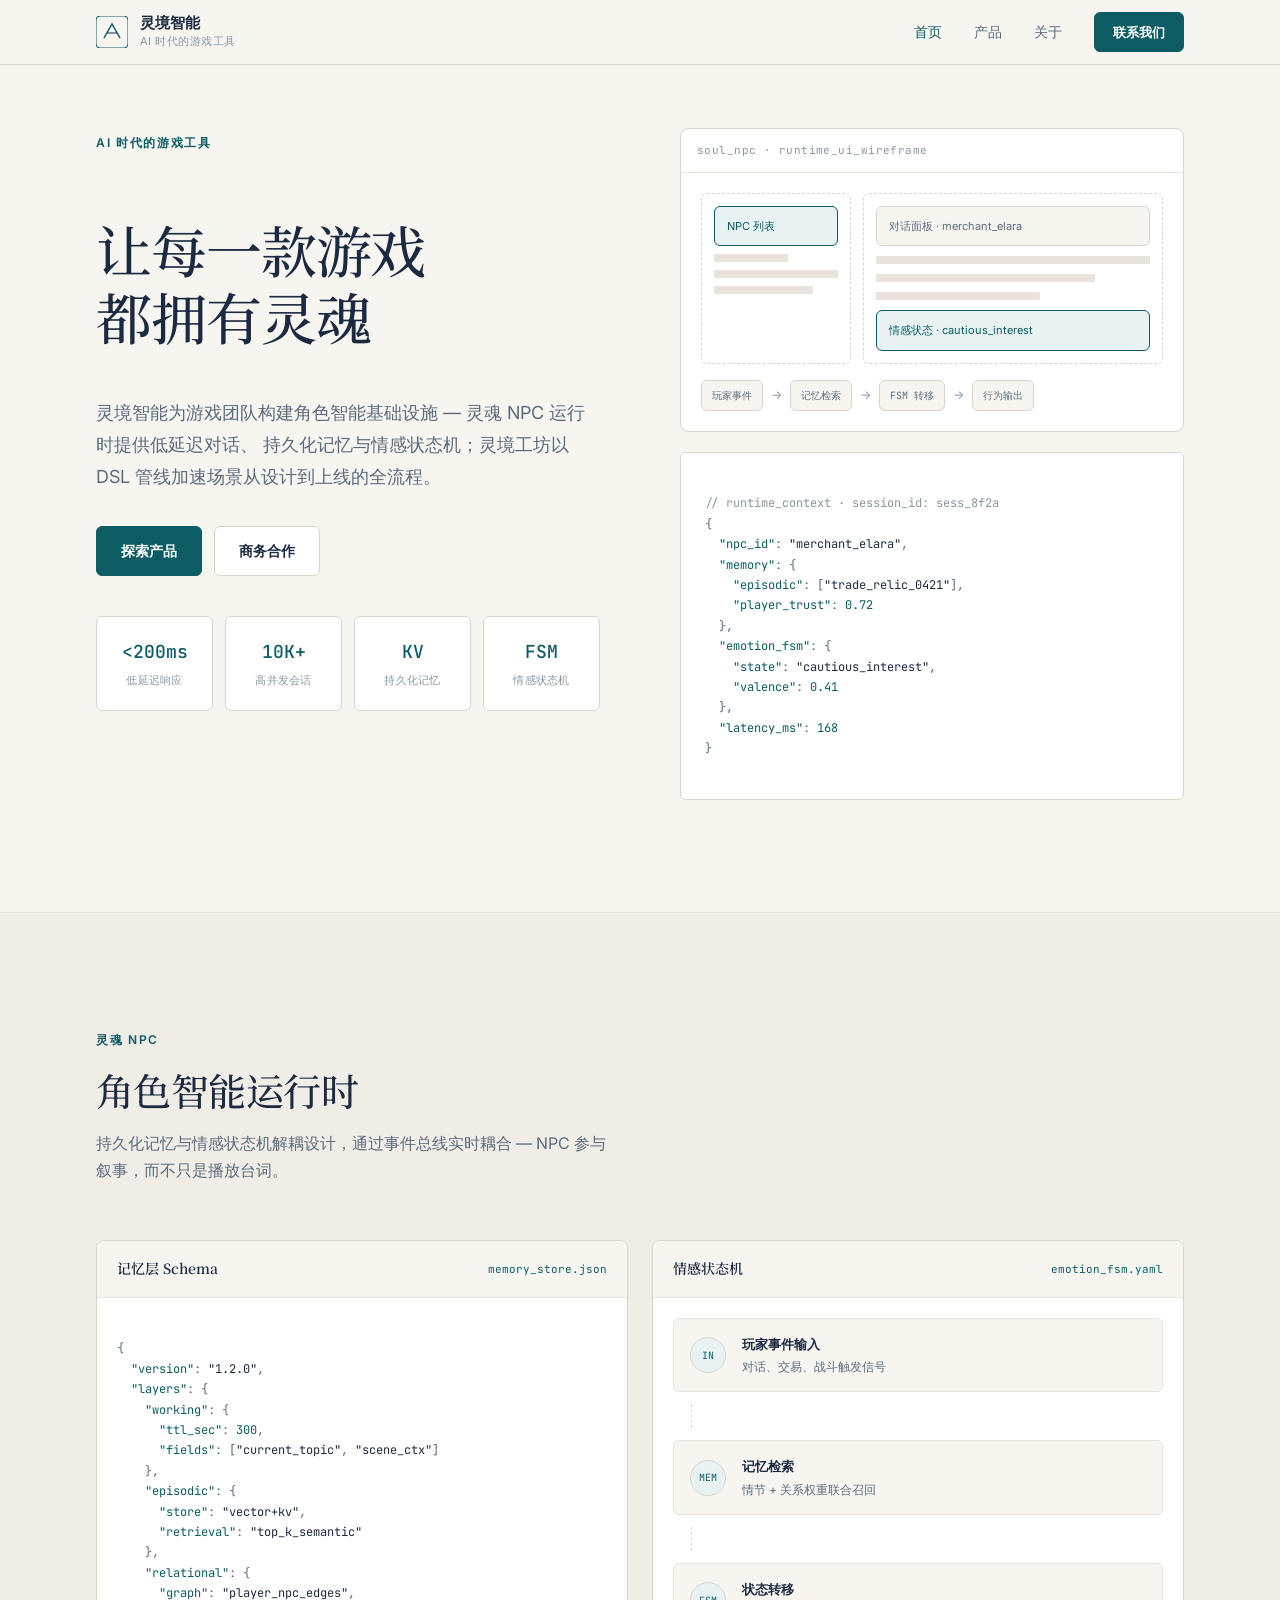
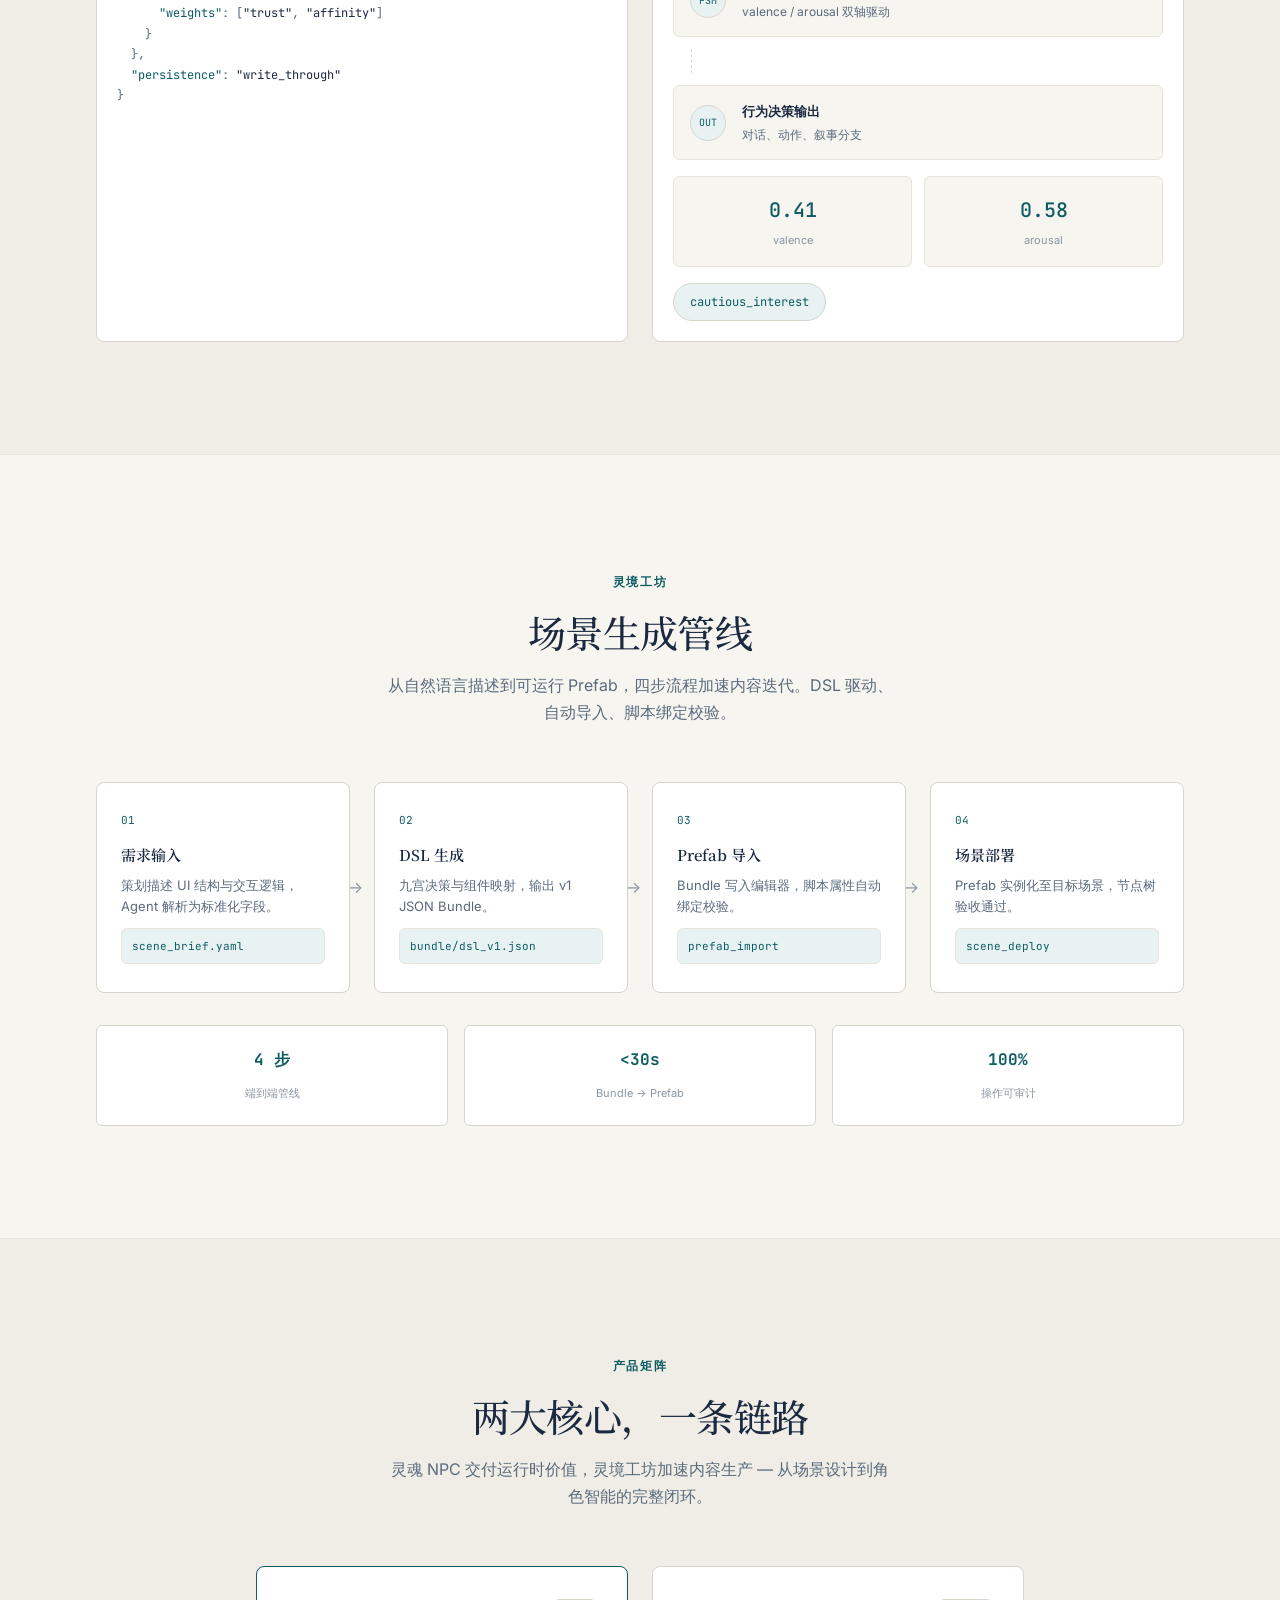
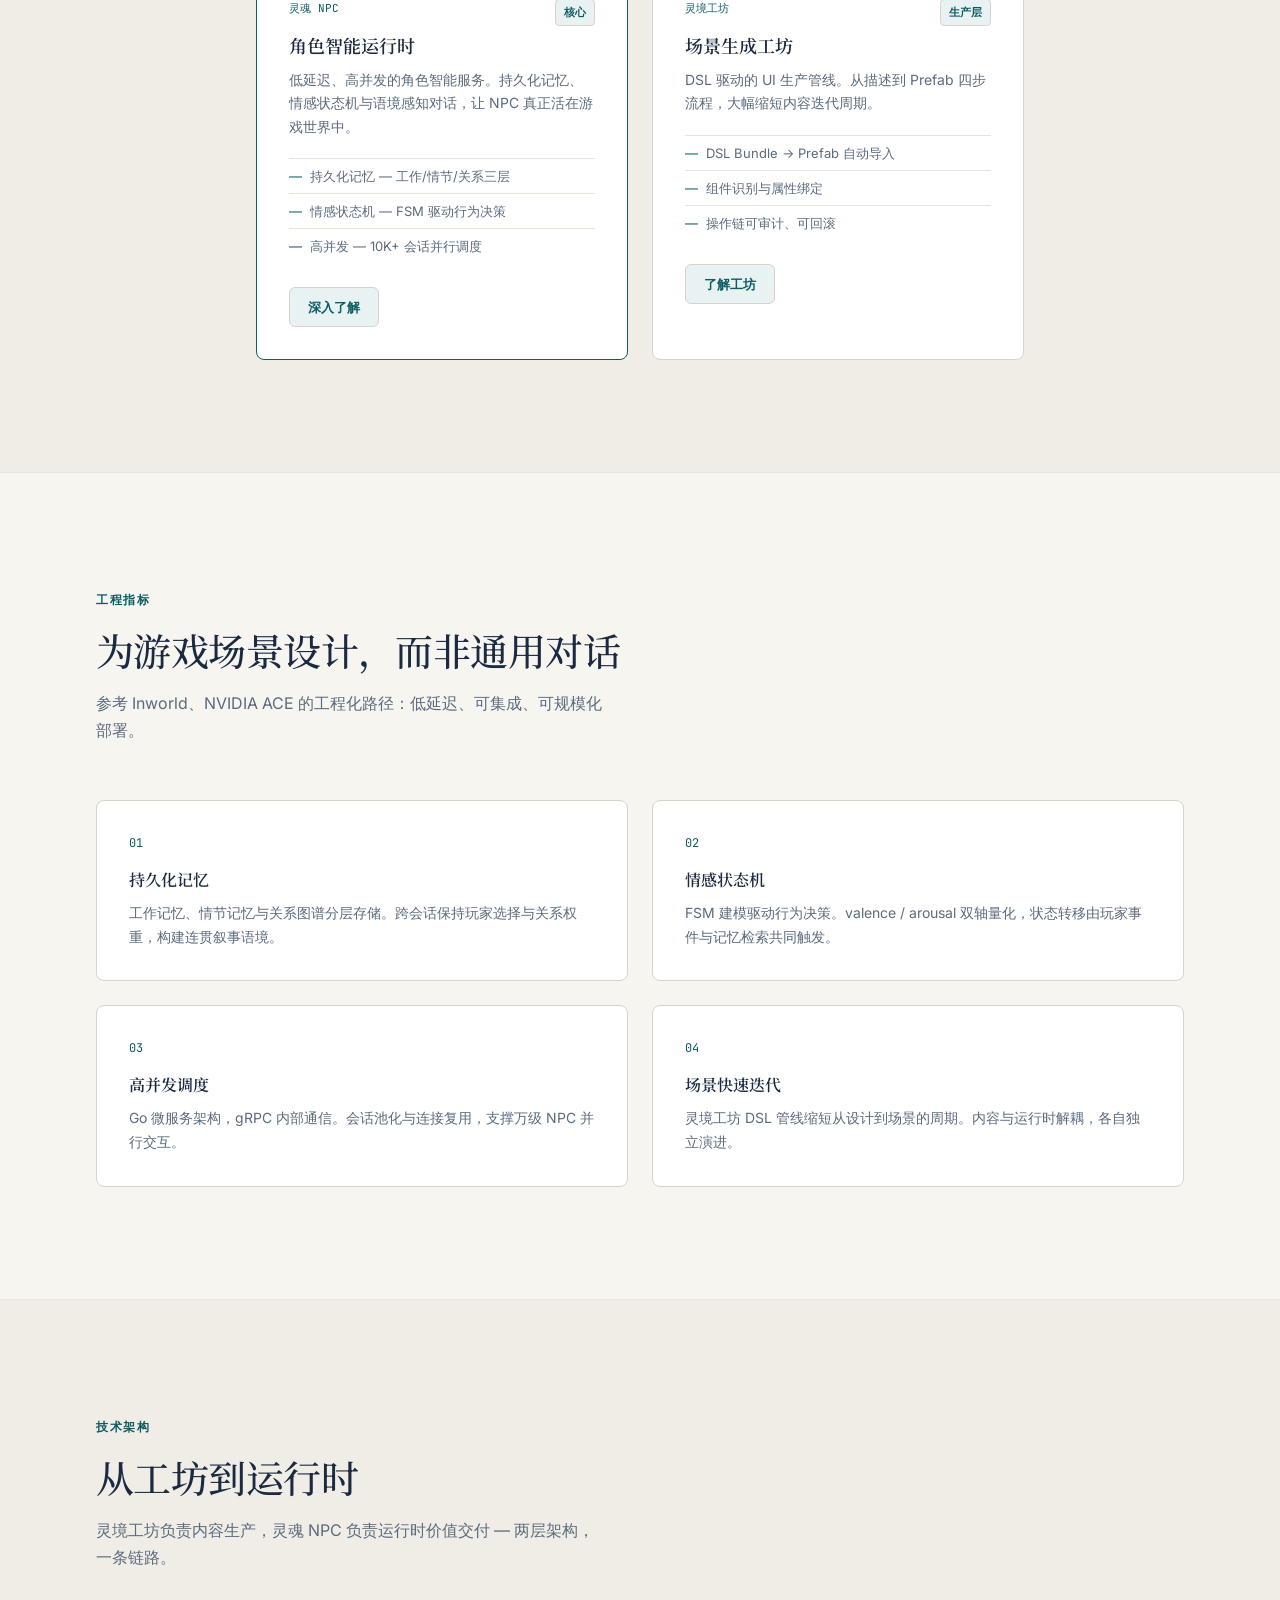
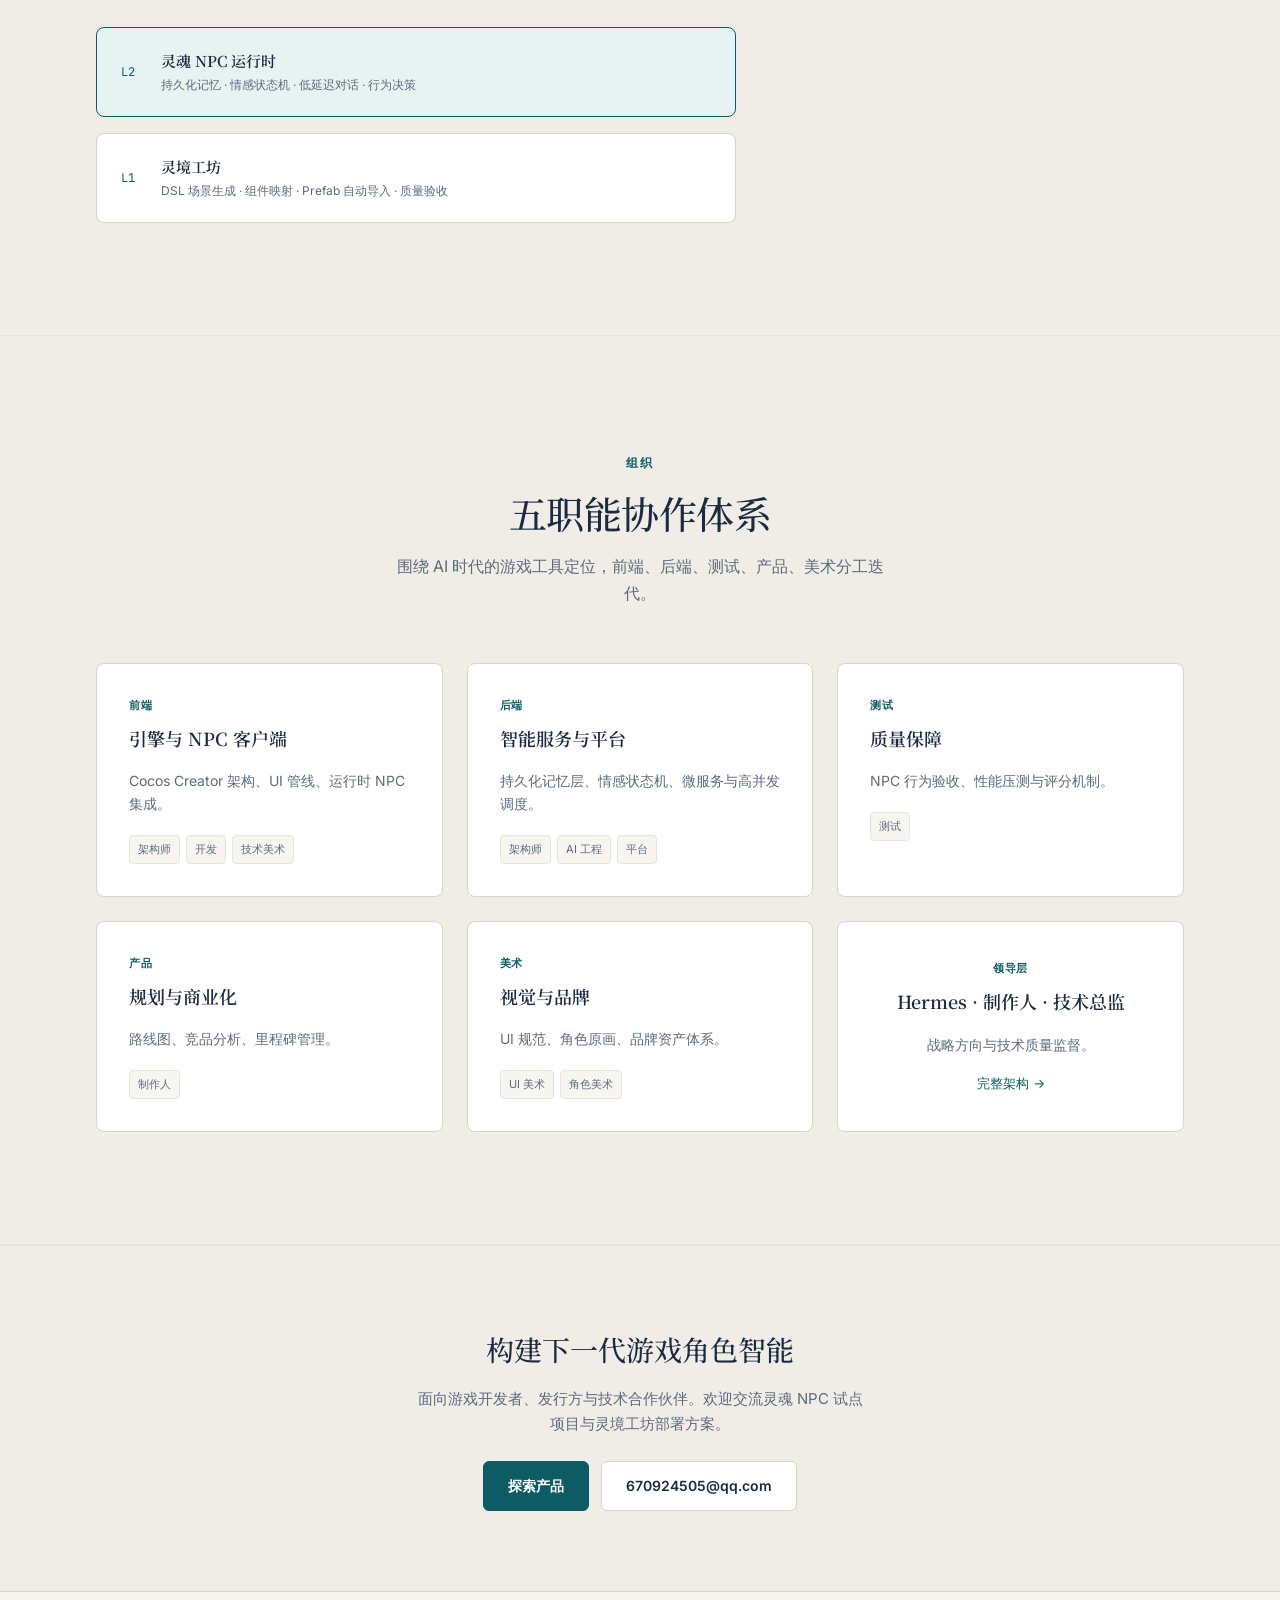
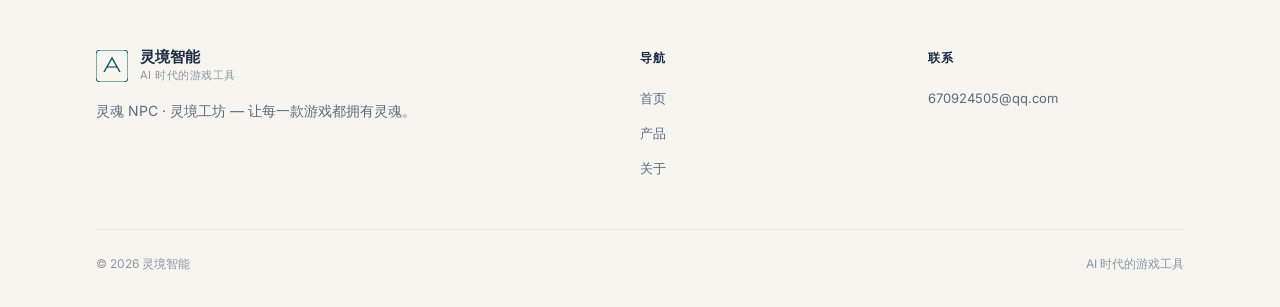
==== commit 3d527bea: "deploy: V6 Editorial Light (beige #f7f5f0, Noto Serif)" ====
--- a/index.html
+++ b/index.html
@@ -20,9 +20,9 @@
     <div class="container inner">
       <a href="./" class="brand">
         <svg class="brand-logo" width="32" height="32" viewBox="0 0 32 32" fill="none" aria-hidden="true">
-          <rect width="32" height="32" rx="4" fill="#071525" stroke="#2dd4bf" stroke-width="1"/>
-          <path d="M8 22 L16 8 L24 22" stroke="#2dd4bf" stroke-width="1.5" fill="none"/>
-          <line x1="11" y1="17" x2="21" y2="17" stroke="#5eead4" stroke-width="1"/>
+          <rect width="32" height="32" rx="4" fill="#f7f5f0" stroke="#0d5c63" stroke-width="1"/>
+          <path d="M8 22 L16 8 L24 22" stroke="#0d5c63" stroke-width="1.5" fill="none"/>
+          <line x1="11" y1="17" x2="21" y2="17" stroke="#1b2a41" stroke-width="1"/>
         </svg>
         <div>
           <div class="brand-name">灵境智能</div>
@@ -49,7 +49,6 @@
 
   <main>
     <section class="hero">
-      <div class="hero-glow" aria-hidden="true"></div>
       <div class="container hero-grid">
         <div class="fade-in">
           <span class="eyebrow">AI 时代的游戏工具</span>
@@ -82,32 +81,37 @@
           </div>
         </div>
         <div class="fade-in">
-          <div class="energy-visual">
-            <canvas id="data-stream-canvas" class="data-stream-canvas" aria-hidden="true"></canvas>
-            <div class="energy-core-ring" aria-hidden="true"></div>
-            <div class="stream-card">
-              <div class="stream-card-label">TRUST</div>
-              <div class="stream-card-value">0.72</div>
-            </div>
-            <div class="stream-card">
-              <div class="stream-card-label">LATENCY</div>
-              <div class="stream-card-value">168ms</div>
-            </div>
-            <div class="stream-card">
-              <div class="stream-card-label">STATE</div>
-              <div class="stream-card-value">interest</div>
-            </div>
-            <div class="stream-card">
-              <div class="stream-card-label">MEMORY</div>
-              <div class="stream-card-value">3 layers</div>
-            </div>
-            <div class="runtime-panel glass">
-              <div class="soul-panel-header">
-                <h3>运行时快照</h3>
-                <span>soul_npc/v1</span>
+          <div class="hero-visual">
+            <div class="wireframe-panel">
+              <div class="wireframe-header">soul_npc · runtime_ui_wireframe</div>
+              <div class="wireframe-body">
+                <div class="wireframe-layout">
+                  <div class="wireframe-sidebar">
+                    <div class="wireframe-box accent">NPC 列表</div>
+                    <div class="wireframe-line short"></div>
+                    <div class="wireframe-line"></div>
+                    <div class="wireframe-line medium"></div>
+                  </div>
+                  <div class="wireframe-main">
+                    <div class="wireframe-box">对话面板 · merchant_elara</div>
+                    <div class="wireframe-line"></div>
+                    <div class="wireframe-line medium"></div>
+                    <div class="wireframe-line short"></div>
+                    <div class="wireframe-box accent">情感状态 · cautious_interest</div>
+                  </div>
+                </div>
+                <div class="wireframe-flow">
+                  <span class="wireframe-node">玩家事件</span>
+                  <span class="wireframe-arrow">→</span>
+                  <span class="wireframe-node">记忆检索</span>
+                  <span class="wireframe-arrow">→</span>
+                  <span class="wireframe-node">FSM 转移</span>
+                  <span class="wireframe-arrow">→</span>
+                  <span class="wireframe-node">行为输出</span>
+                </div>
               </div>
-              <div class="soul-panel-body">
-                <div class="code-block" style="padding:1rem;border:none;background:transparent;font-size:0.75rem;box-shadow:none">
+            </div>
+            <div class="code-block" style="font-size:0.75rem">
 <span class="comment">// runtime_context · session_id: sess_8f2a</span>
 {
   <span class="key">"npc_id"</span>: <span class="str">"merchant_elara"</span>,
@@ -121,8 +125,6 @@
   },
   <span class="key">"latency_ms"</span>: <span class="num">168</span>
 }
-                </div>
-              </div>
             </div>
           </div>
         </div>
@@ -143,7 +145,7 @@
               <span>memory_store.json</span>
             </div>
             <div class="soul-panel-body">
-              <div class="code-block" style="padding:0;border:none;background:transparent;font-size:0.75rem;box-shadow:none">
+              <div class="code-block" style="padding:0;border:none;background:transparent;font-size:0.75rem">
 {
   <span class="key">"version"</span>: <span class="str">"1.2.0"</span>,
   <span class="key">"layers"</span>: {
@@ -429,9 +431,9 @@
         <div>
           <a href="./" class="brand">
             <svg class="brand-logo" width="32" height="32" viewBox="0 0 32 32" fill="none" aria-hidden="true">
-              <rect width="32" height="32" rx="4" fill="#071525" stroke="#2dd4bf" stroke-width="1"/>
-              <path d="M8 22 L16 8 L24 22" stroke="#2dd4bf" stroke-width="1.5" fill="none"/>
-              <line x1="11" y1="17" x2="21" y2="17" stroke="#5eead4" stroke-width="1"/>
+              <rect width="32" height="32" rx="4" fill="#f7f5f0" stroke="#0d5c63" stroke-width="1"/>
+              <path d="M8 22 L16 8 L24 22" stroke="#0d5c63" stroke-width="1.5" fill="none"/>
+              <line x1="11" y1="17" x2="21" y2="17" stroke="#1b2a41" stroke-width="1"/>
             </svg>
             <div>
               <div class="brand-name">灵境智能</div>
--- a/assets/site.css
+++ b/assets/site.css
@@ -1,28 +1,20 @@
-/* 灵境智能 V5 — 深海军蓝 · 青色能量 · 玻璃拟态 */
+/* 灵境智能 V6 — 米白编辑风 · 暖米白 / 深墨蓝 / 深青色 */
 :root {
-  --bg-deep: #050d18;
-  --bg-navy: #071525;
-  --bg-elevated: rgba(10, 22, 40, 0.72);
-  --bg-glass: rgba(8, 18, 34, 0.55);
-  --bg-glass-hover: rgba(12, 28, 48, 0.65);
-  --ink: #e8f0f8;
-  --ink-muted: #8ba3bc;
-  --ink-subtle: #5a7088;
-  --accent: #2dd4bf;
-  --accent-bright: #5eead4;
-  --accent-dim: rgba(45, 212, 191, 0.12);
-  --accent-glow: rgba(45, 212, 191, 0.35);
-  --accent-glow-soft: rgba(45, 212, 191, 0.15);
-  --cyan-deep: #0d9488;
-  --border: rgba(45, 212, 191, 0.22);
-  --border-subtle: rgba(255, 255, 255, 0.07);
-  --border-glow: rgba(45, 212, 191, 0.35);
-  --shadow-glass: 0 8px 32px rgba(0, 0, 0, 0.45), 0 0 0 1px rgba(45, 212, 191, 0.08);
-  --shadow-glow: 0 0 60px rgba(45, 212, 191, 0.12);
+  --bg-warm: #f7f5f0;
+  --bg-alt: #f0ede6;
+  --bg-panel: #ffffff;
+  --ink: #1b2a41;
+  --ink-muted: #5a6b7d;
+  --ink-subtle: #8a96a3;
+  --accent: #0d5c63;
+  --accent-hover: #0a4a50;
+  --accent-light: #e8f2f3;
+  --border: #d8d4cc;
+  --border-subtle: #e8e4dc;
   --max-w: 72rem;
-  --section-y: 6rem;
-  --radius: 0.5rem;
-  --radius-lg: 0.75rem;
+  --section-y: 7rem;
+  --radius: 0.375rem;
+  --radius-lg: 0.5rem;
   --font-display: "Noto Serif SC", "Source Han Serif SC", Georgia, serif;
   --font-body: "Inter", system-ui, -apple-system, sans-serif;
   --font-mono: "JetBrains Mono", "Fira Code", monospace;
@@ -39,39 +31,10 @@
   margin: 0;
   font-family: var(--font-body);
   font-size: 1rem;
-  line-height: 1.65;
+  line-height: 1.7;
   color: var(--ink);
-  background-color: var(--bg-deep);
-  position: relative;
-  overflow-x: hidden;
-}
-
-/* —— 全局网格背景 —— */
-body::before {
-  content: "";
-  position: fixed;
-  inset: 0;
-  z-index: 0;
-  pointer-events: none;
-  background-image:
-    linear-gradient(rgba(45, 212, 191, 0.045) 1px, transparent 1px),
-    linear-gradient(90deg, rgba(45, 212, 191, 0.045) 1px, transparent 1px);
-  background-size: 56px 56px;
-  mask-image: radial-gradient(ellipse 80% 70% at 50% 40%, black 20%, transparent 75%);
-}
-
-body::after {
-  content: "";
-  position: fixed;
-  inset: 0;
-  z-index: 0;
-  pointer-events: none;
-  background:
-    radial-gradient(ellipse 50% 40% at 85% 15%, rgba(45, 212, 191, 0.08) 0%, transparent 60%),
-    radial-gradient(ellipse 40% 30% at 10% 80%, rgba(13, 148, 136, 0.06) 0%, transparent 55%);
-}
-
-body > * { position: relative; z-index: 1; }
+  background-color: var(--bg-warm);
+}
 
 img, svg { display: block; max-width: 100%; }
 
@@ -91,24 +54,24 @@
 /* —— Typography —— */
 .display-xl {
   font-family: var(--font-display);
-  font-size: clamp(2.25rem, 5vw, 3.75rem);
+  font-size: clamp(2.25rem, 5vw, 3.5rem);
   font-weight: 500;
-  line-height: 1.15;
+  line-height: 1.2;
   letter-spacing: -0.02em;
   color: var(--ink);
 }
 
 .display-lg {
   font-family: var(--font-display);
-  font-size: clamp(1.75rem, 3.5vw, 2.5rem);
+  font-size: clamp(1.75rem, 3.5vw, 2.375rem);
   font-weight: 500;
-  line-height: 1.2;
+  line-height: 1.25;
   letter-spacing: -0.015em;
 }
 
 .lead {
   font-size: 1.125rem;
-  line-height: 1.75;
+  line-height: 1.8;
   color: var(--ink-muted);
   max-width: 36rem;
 }
@@ -117,7 +80,7 @@
   display: inline-block;
   font-size: 0.75rem;
   font-weight: 600;
-  letter-spacing: 0.12em;
+  letter-spacing: 0.14em;
   text-transform: uppercase;
   color: var(--accent);
   margin-bottom: 1rem;
@@ -129,21 +92,6 @@
   margin: 0;
   color: var(--ink-muted);
   max-width: 32rem;
-}
-
-/* —— Glass card base —— */
-.glass {
-  background: var(--bg-glass);
-  backdrop-filter: blur(16px);
-  -webkit-backdrop-filter: blur(16px);
-  border: 1px solid var(--border);
-  border-radius: var(--radius-lg);
-  box-shadow: var(--shadow-glass);
-}
-
-.glass:hover {
-  background: var(--bg-glass-hover);
-  border-color: var(--border-glow);
 }
 
 /* —— Header —— */
@@ -153,10 +101,8 @@
   left: 0;
   right: 0;
   z-index: 100;
-  background: rgba(5, 13, 24, 0.82);
-  backdrop-filter: blur(12px);
-  -webkit-backdrop-filter: blur(12px);
-  border-bottom: 1px solid var(--border-subtle);
+  background: var(--bg-warm);
+  border-bottom: 1px solid var(--border);
 }
 
 .site-header .inner {
@@ -178,6 +124,7 @@
   font-weight: 600;
   font-size: 0.9375rem;
   line-height: 1.2;
+  color: var(--ink);
 }
 
 .brand-tag {
@@ -200,11 +147,11 @@
   font-size: 0.875rem;
   font-weight: 500;
   color: var(--ink-muted);
-  transition: color 0.2s;
+  transition: color 0.15s;
 }
 
 .nav-link:hover,
-.nav-link.active { color: var(--accent-bright); }
+.nav-link.active { color: var(--accent); }
 
 .nav-toggle {
   display: flex;
@@ -223,7 +170,7 @@
   display: none;
   padding: 1rem 0 1.25rem;
   border-top: 1px solid var(--border-subtle);
-  background: rgba(5, 13, 24, 0.95);
+  background: var(--bg-warm);
 }
 
 .nav-mobile.open { display: block; }
@@ -250,88 +197,58 @@
   border-radius: var(--radius);
   border: 1px solid transparent;
   cursor: pointer;
-  transition: background 0.2s, color 0.2s, border-color 0.2s, box-shadow 0.2s;
+  transition: background 0.15s, color 0.15s, border-color 0.15s;
 }
 
 .btn-primary {
-  background: linear-gradient(135deg, var(--accent) 0%, var(--cyan-deep) 100%);
-  color: var(--bg-deep);
+  background: var(--accent);
+  color: var(--bg-panel);
   border-color: var(--accent);
-  box-shadow: 0 0 24px rgba(45, 212, 191, 0.25);
 }
 
 .btn-primary:hover {
-  background: linear-gradient(135deg, var(--accent-bright) 0%, var(--accent) 100%);
-  box-shadow: 0 0 32px rgba(45, 212, 191, 0.4);
+  background: var(--accent-hover);
+  border-color: var(--accent-hover);
 }
 
 .btn-secondary {
-  background: var(--bg-glass);
-  backdrop-filter: blur(8px);
+  background: var(--bg-panel);
   color: var(--ink);
   border-color: var(--border);
 }
 
 .btn-secondary:hover {
   border-color: var(--accent);
-  color: var(--accent-bright);
-  box-shadow: 0 0 20px rgba(45, 212, 191, 0.15);
+  color: var(--accent);
 }
 
 .btn-accent {
-  background: var(--accent-dim);
+  background: var(--accent-light);
   color: var(--accent);
   border-color: var(--border);
 }
 
 .btn-accent:hover {
-  background: rgba(45, 212, 191, 0.2);
-  box-shadow: 0 0 16px rgba(45, 212, 191, 0.2);
+  border-color: var(--accent);
 }
 
 .btn-sm { padding: 0.5rem 1.125rem; font-size: 0.8125rem; }
 
 /* —— Hero —— */
 .hero {
-  position: relative;
-  padding: calc(4rem + 3rem) 0 var(--section-y);
-  overflow: hidden;
-}
-
-.hero-glow {
-  position: absolute;
-  right: -5%;
-  top: 10%;
-  width: min(55vw, 640px);
-  height: min(70vh, 560px);
-  background: radial-gradient(
-    ellipse at center,
-    rgba(45, 212, 191, 0.28) 0%,
-    rgba(13, 148, 136, 0.12) 35%,
-    transparent 70%
-  );
-  pointer-events: none;
-  filter: blur(40px);
-  animation: pulse-glow 6s ease-in-out infinite;
-}
-
-@keyframes pulse-glow {
-  0%, 100% { opacity: 0.85; transform: scale(1); }
-  50% { opacity: 1; transform: scale(1.05); }
+  padding: calc(4rem + 4rem) 0 var(--section-y);
 }
 
 .hero-grid {
   display: grid;
-  gap: 3rem;
-  align-items: center;
-  position: relative;
-  z-index: 1;
+  gap: 4rem;
+  align-items: start;
 }
 
 @media (min-width: 960px) {
   .hero-grid {
     grid-template-columns: 1fr 1fr;
-    gap: 4rem;
+    gap: 5rem;
   }
 }
 
@@ -354,26 +271,18 @@
 }
 
 .metric-cell {
-  background: var(--bg-glass);
-  backdrop-filter: blur(12px);
+  background: var(--bg-panel);
   border: 1px solid var(--border);
   border-radius: var(--radius);
   padding: 1.25rem 1rem;
   text-align: center;
-  box-shadow: var(--shadow-glass);
-  transition: border-color 0.2s, box-shadow 0.2s;
-}
-
-.metric-cell:hover {
-  border-color: var(--border-glow);
-  box-shadow: var(--shadow-glass), 0 0 20px rgba(45, 212, 191, 0.1);
 }
 
 .metric-value {
   font-family: var(--font-mono);
   font-size: 1.125rem;
   font-weight: 500;
-  color: var(--accent-bright);
+  color: var(--accent);
 }
 
 .metric-label {
@@ -383,122 +292,116 @@
   letter-spacing: 0.02em;
 }
 
-/* —— Energy core / data stream visual —— */
-.energy-visual {
-  position: relative;
-  min-height: 22rem;
-}
-
-.energy-core-ring {
-  position: absolute;
-  top: 50%;
-  left: 50%;
-  transform: translate(-50%, -50%);
-  width: 12rem;
-  height: 12rem;
-  border-radius: 50%;
-  border: 1px solid rgba(45, 212, 191, 0.25);
-  box-shadow:
-    0 0 40px rgba(45, 212, 191, 0.2),
-    inset 0 0 40px rgba(45, 212, 191, 0.08);
-  animation: ring-pulse 4s ease-in-out infinite;
-}
-
-.energy-core-ring::before {
-  content: "";
-  position: absolute;
-  inset: 1.5rem;
-  border-radius: 50%;
-  background: radial-gradient(circle, rgba(45, 212, 191, 0.35) 0%, transparent 70%);
-  animation: core-breathe 3s ease-in-out infinite;
-}
-
-.energy-core-ring::after {
-  content: "";
-  position: absolute;
-  inset: -2rem;
-  border-radius: 50%;
-  border: 1px dashed rgba(45, 212, 191, 0.15);
-  animation: ring-spin 20s linear infinite;
-}
-
-@keyframes ring-pulse {
-  0%, 100% { box-shadow: 0 0 40px rgba(45, 212, 191, 0.2), inset 0 0 40px rgba(45, 212, 191, 0.08); }
-  50% { box-shadow: 0 0 60px rgba(45, 212, 191, 0.35), inset 0 0 50px rgba(45, 212, 191, 0.15); }
-}
-
-@keyframes core-breathe {
-  0%, 100% { opacity: 0.7; transform: scale(0.95); }
-  50% { opacity: 1; transform: scale(1.05); }
-}
-
-@keyframes ring-spin {
-  from { transform: rotate(0deg); }
-  to { transform: rotate(360deg); }
-}
-
-.data-stream-canvas {
-  position: absolute;
-  inset: 0;
-  width: 100%;
-  height: 100%;
-  pointer-events: none;
-}
-
-.stream-card {
-  position: absolute;
-  background: var(--bg-glass);
-  backdrop-filter: blur(16px);
-  border: 1px solid var(--border);
-  border-radius: var(--radius);
-  padding: 0.875rem 1rem;
-  box-shadow: var(--shadow-glass);
+/* —— Hero wireframe visual —— */
+.hero-visual {
+  display: flex;
+  flex-direction: column;
+  gap: 1.25rem;
+}
+
+.wireframe-panel {
+  background: var(--bg-panel);
+  border: 1px solid var(--border);
+  border-radius: var(--radius-lg);
+  overflow: hidden;
+}
+
+.wireframe-header {
+  padding: 0.75rem 1rem;
+  border-bottom: 1px solid var(--border-subtle);
+  font-family: var(--font-mono);
+  font-size: 0.6875rem;
+  color: var(--ink-subtle);
+  letter-spacing: 0.04em;
+}
+
+.wireframe-body {
+  padding: 1.25rem;
+}
+
+.wireframe-layout {
+  display: grid;
+  grid-template-columns: 1fr 2fr;
+  gap: 0.75rem;
+  min-height: 10rem;
+}
+
+.wireframe-sidebar {
+  border: 1px dashed var(--border);
+  border-radius: var(--radius);
+  padding: 0.75rem;
+  display: flex;
+  flex-direction: column;
+  gap: 0.5rem;
+}
+
+.wireframe-main {
+  border: 1px dashed var(--border);
+  border-radius: var(--radius);
+  padding: 0.75rem;
+  display: flex;
+  flex-direction: column;
+  gap: 0.625rem;
+}
+
+.wireframe-line {
+  height: 0.5rem;
+  background: var(--border-subtle);
+  border-radius: 1px;
+}
+
+.wireframe-line.short { width: 60%; }
+.wireframe-line.medium { width: 80%; }
+
+.wireframe-box {
+  border: 1px solid var(--border);
+  border-radius: var(--radius);
+  padding: 0.625rem 0.75rem;
+  font-size: 0.6875rem;
+  color: var(--ink-muted);
+  background: var(--bg-warm);
+}
+
+.wireframe-box.accent {
+  border-color: var(--accent);
+  color: var(--accent);
+  background: var(--accent-light);
+}
+
+.wireframe-flow {
+  display: flex;
+  align-items: center;
+  gap: 0.5rem;
+  margin-top: 1rem;
+  flex-wrap: wrap;
+}
+
+.wireframe-node {
+  padding: 0.375rem 0.625rem;
+  border: 1px solid var(--border);
+  border-radius: var(--radius);
+  font-family: var(--font-mono);
+  font-size: 0.625rem;
+  color: var(--ink-muted);
+  background: var(--bg-warm);
+}
+
+.wireframe-arrow {
   font-size: 0.75rem;
-  min-width: 8.5rem;
-  animation: float-card 5s ease-in-out infinite;
-}
-
-.stream-card:nth-child(1) { top: 8%; left: 5%; animation-delay: 0s; }
-.stream-card:nth-child(2) { top: 15%; right: 0; animation-delay: 1s; }
-.stream-card:nth-child(3) { bottom: 18%; left: 0; animation-delay: 2s; }
-.stream-card:nth-child(4) { bottom: 8%; right: 8%; animation-delay: 0.5s; }
-
-@keyframes float-card {
-  0%, 100% { transform: translateY(0); }
-  50% { transform: translateY(-6px); }
-}
-
-.stream-card-label {
-  font-family: var(--font-mono);
-  font-size: 0.625rem;
-  color: var(--accent);
-  margin-bottom: 0.25rem;
-  letter-spacing: 0.05em;
-}
-
-.stream-card-value {
-  font-family: var(--font-mono);
-  color: var(--ink);
-  font-weight: 500;
-}
-
-.runtime-panel {
-  position: relative;
-  z-index: 2;
-  margin-top: 1rem;
+  color: var(--ink-subtle);
 }
 
 /* —— Sections —— */
 .section { padding: var(--section-y) 0; }
 
 .section-alt {
-  background: rgba(7, 21, 37, 0.5);
+  background: var(--bg-alt);
   border-top: 1px solid var(--border-subtle);
   border-bottom: 1px solid var(--border-subtle);
 }
 
 .section-dark {
-  background: rgba(5, 13, 24, 0.6);
+  background: var(--bg-alt);
   border-top: 1px solid var(--border-subtle);
 }
 
@@ -524,26 +427,16 @@
 }
 
 .card {
-  background: var(--bg-glass);
-  backdrop-filter: blur(16px);
-  -webkit-backdrop-filter: blur(16px);
+  background: var(--bg-panel);
   border: 1px solid var(--border);
   border-radius: var(--radius-lg);
   padding: 2rem;
-  box-shadow: var(--shadow-glass);
-  transition: border-color 0.25s, box-shadow 0.25s, transform 0.25s;
-}
-
-.card:hover {
-  border-color: var(--border-glow);
-  box-shadow: var(--shadow-glass), var(--shadow-glow);
-  transform: translateY(-2px);
-}
-
-.card.featured {
-  border-color: var(--border-glow);
-  box-shadow: var(--shadow-glass), 0 0 40px rgba(45, 212, 191, 0.1);
-}
+  transition: border-color 0.15s;
+}
+
+.card:hover { border-color: var(--accent); }
+
+.card.featured { border-color: var(--accent); }
 
 .card-tag {
   font-family: var(--font-mono);
@@ -559,13 +452,13 @@
   border: 1px solid var(--border);
   border-radius: 0.25rem;
   color: var(--accent);
-  background: var(--accent-dim);
+  background: var(--accent-light);
 }
 
 .card-status.soon {
-  border-color: var(--border-subtle);
+  border-color: var(--border);
   color: var(--ink-subtle);
-  background: transparent;
+  background: var(--bg-warm);
 }
 
 .card h3 {
@@ -579,7 +472,7 @@
   margin: 0;
   font-size: 0.875rem;
   color: var(--ink-muted);
-  line-height: 1.6;
+  line-height: 1.65;
 }
 
 .card-list {
@@ -596,7 +489,7 @@
 }
 
 .card-list li::before {
-  content: "▸";
+  content: "—";
   margin-right: 0.5rem;
   color: var(--accent);
 }
@@ -612,13 +505,11 @@
 }
 
 .soul-panel {
-  background: var(--bg-glass);
-  backdrop-filter: blur(16px);
+  background: var(--bg-panel);
   border: 1px solid var(--border);
   border-radius: var(--radius-lg);
   padding: 0;
   overflow: hidden;
-  box-shadow: var(--shadow-glass);
 }
 
 .soul-panel-header {
@@ -628,7 +519,7 @@
   align-items: center;
   justify-content: space-between;
   gap: 1rem;
-  background: rgba(45, 212, 191, 0.04);
+  background: var(--bg-warm);
 }
 
 .soul-panel-header h3 {
@@ -646,33 +537,24 @@
 
 .soul-panel-body { padding: 1.25rem; }
 
-/* —— Data flow cards (replaces wireframe) —— */
-.data-flow-grid {
-  display: grid;
-  gap: 0.75rem;
-}
+/* —— Data flow —— */
+.data-flow-grid { display: grid; gap: 0.75rem; }
 
 .data-flow-item {
   display: flex;
   align-items: center;
   gap: 1rem;
   padding: 0.875rem 1rem;
-  background: rgba(45, 212, 191, 0.04);
+  background: var(--bg-warm);
   border: 1px solid var(--border-subtle);
   border-radius: var(--radius);
-  transition: border-color 0.2s, box-shadow 0.2s;
-}
-
-.data-flow-item:hover {
-  border-color: var(--border);
-  box-shadow: 0 0 16px rgba(45, 212, 191, 0.08);
 }
 
 .data-flow-icon {
   width: 2.25rem;
   height: 2.25rem;
   border-radius: 50%;
-  background: var(--accent-dim);
+  background: var(--accent-light);
   border: 1px solid var(--border);
   display: flex;
   align-items: center;
@@ -681,7 +563,6 @@
   font-family: var(--font-mono);
   font-size: 0.625rem;
   color: var(--accent);
-  box-shadow: 0 0 12px rgba(45, 212, 191, 0.15);
 }
 
 .data-flow-text h4 {
@@ -699,7 +580,7 @@
 .data-flow-connector {
   height: 1.5rem;
   margin-left: 1.125rem;
-  border-left: 1px dashed rgba(45, 212, 191, 0.3);
+  border-left: 1px dashed var(--border);
 }
 
 .emotion-metrics {
@@ -711,7 +592,7 @@
 
 .emotion-metric {
   padding: 1rem;
-  background: rgba(45, 212, 191, 0.04);
+  background: var(--bg-warm);
   border: 1px solid var(--border-subtle);
   border-radius: var(--radius);
   text-align: center;
@@ -720,7 +601,7 @@
 .emotion-metric-value {
   font-family: var(--font-mono);
   font-size: 1.25rem;
-  color: var(--accent-bright);
+  color: var(--accent);
   font-weight: 500;
 }
 
@@ -737,10 +618,9 @@
   font-family: var(--font-mono);
   font-size: 0.75rem;
   color: var(--accent);
-  background: var(--accent-dim);
+  background: var(--accent-light);
   border: 1px solid var(--border);
   border-radius: 999px;
-  box-shadow: 0 0 20px rgba(45, 212, 191, 0.15);
 }
 
 /* —— Workshop pipeline —— */
@@ -754,29 +634,20 @@
 }
 
 .workshop-step {
-  background: var(--bg-glass);
-  backdrop-filter: blur(16px);
+  background: var(--bg-panel);
   border: 1px solid var(--border);
   border-radius: var(--radius-lg);
   padding: 1.75rem 1.5rem;
   position: relative;
-  box-shadow: var(--shadow-glass);
-  transition: border-color 0.25s, box-shadow 0.25s;
-}
-
-.workshop-step:hover {
-  border-color: var(--border-glow);
-  box-shadow: var(--shadow-glass), 0 0 24px rgba(45, 212, 191, 0.1);
 }
 
 .workshop-step::after {
-  content: "";
+  content: "→";
   position: absolute;
   top: 50%;
   right: -0.875rem;
-  width: 1.5rem;
-  height: 1px;
-  background: linear-gradient(90deg, var(--accent), transparent);
+  transform: translateY(-50%);
+  color: var(--ink-subtle);
   display: none;
 }
 
@@ -810,9 +681,9 @@
   margin-top: 0.75rem;
   font-family: var(--font-mono);
   font-size: 0.6875rem;
-  color: var(--accent-bright);
+  color: var(--accent);
   padding: 0.5rem 0.625rem;
-  background: rgba(45, 212, 191, 0.06);
+  background: var(--accent-light);
   border: 1px solid var(--border-subtle);
   border-radius: var(--radius);
 }
@@ -825,20 +696,18 @@
 }
 
 .workshop-meta-cell {
-  background: var(--bg-glass);
-  backdrop-filter: blur(12px);
+  background: var(--bg-panel);
   border: 1px solid var(--border);
   border-radius: var(--radius);
   padding: 1.25rem 1rem;
   text-align: center;
-  box-shadow: var(--shadow-glass);
 }
 
 .workshop-meta-cell strong {
   display: block;
   font-family: var(--font-mono);
   font-size: 1rem;
-  color: var(--accent-bright);
+  color: var(--accent);
   margin-bottom: 0.25rem;
 }
 
@@ -861,20 +730,12 @@
   padding: 1.25rem 1.5rem;
   border: 1px solid var(--border);
   border-radius: var(--radius-lg);
-  background: var(--bg-glass);
-  backdrop-filter: blur(12px);
-  box-shadow: var(--shadow-glass);
-  transition: border-color 0.2s, box-shadow 0.2s;
-}
-
-.stack-layer:hover {
-  border-color: var(--border-glow);
+  background: var(--bg-panel);
 }
 
 .stack-layer.highlight {
-  border-color: var(--border-glow);
-  box-shadow: var(--shadow-glass), 0 0 32px rgba(45, 212, 191, 0.12);
-  background: rgba(45, 212, 191, 0.06);
+  border-color: var(--accent);
+  background: var(--accent-light);
 }
 
 .stack-num {
@@ -900,18 +761,12 @@
 /* —— Capability items —— */
 .cap-item {
   padding: 2rem;
-  background: var(--bg-glass);
-  backdrop-filter: blur(12px);
+  background: var(--bg-panel);
   border: 1px solid var(--border);
   border-radius: var(--radius-lg);
-  box-shadow: var(--shadow-glass);
-  transition: border-color 0.2s, box-shadow 0.2s;
-}
-
-.cap-item:hover {
-  border-color: var(--border-glow);
-  box-shadow: var(--shadow-glass), 0 0 20px rgba(45, 212, 191, 0.08);
-}
+}
+
+.cap-item:hover { border-color: var(--accent); }
 
 @media (min-width: 768px) {
   .cap-grid {
@@ -919,7 +774,6 @@
     grid-template-columns: repeat(2, 1fr);
     gap: 1.5rem;
   }
-  .cap-item { padding: 2rem; }
 }
 
 .cap-num {
@@ -944,23 +798,22 @@
 
 /* —— Code block —— */
 .code-block {
-  background: rgba(5, 13, 24, 0.6);
-  border: 1px solid var(--border);
-  border-radius: var(--radius);
-  padding: 1.5rem 1.75rem;
+  background: var(--bg-panel);
+  border: 1px solid var(--border);
+  border-radius: var(--radius);
+  padding: 1.25rem 1.5rem;
   overflow-x: auto;
   font-family: var(--font-mono);
   font-size: 0.8125rem;
   line-height: 1.7;
   color: var(--ink-muted);
   white-space: pre;
-  box-shadow: inset 0 0 24px rgba(45, 212, 191, 0.04);
 }
 
 .code-block .comment { color: var(--ink-subtle); }
 .code-block .key { color: var(--accent); }
 .code-block .str { color: var(--ink); }
-.code-block .num { color: var(--accent-bright); }
+.code-block .num { color: var(--accent); }
 
 /* —— Team —— */
 .team-card {
@@ -990,7 +843,7 @@
   border: 1px solid var(--border-subtle);
   border-radius: 0.25rem;
   color: var(--ink-muted);
-  background: rgba(45, 212, 191, 0.04);
+  background: var(--bg-warm);
 }
 
 /* —— Timeline —— */
@@ -1009,7 +862,6 @@
   background: var(--accent);
   margin-top: 0.5rem;
   flex-shrink: 0;
-  box-shadow: 0 0 8px var(--accent-glow);
 }
 
 .timeline-date {
@@ -1025,10 +877,7 @@
 }
 
 /* —— Steps —— */
-.steps {
-  display: grid;
-  gap: 1.5rem;
-}
+.steps { display: grid; gap: 1.5rem; }
 
 @media (min-width: 768px) {
   .steps { grid-template-columns: repeat(3, 1fr); }
@@ -1036,11 +885,9 @@
 
 .step {
   padding: 2rem;
-  background: var(--bg-glass);
-  backdrop-filter: blur(16px);
+  background: var(--bg-panel);
   border: 1px solid var(--border);
   border-radius: var(--radius-lg);
-  box-shadow: var(--shadow-glass);
 }
 
 .step-num {
@@ -1057,8 +904,8 @@
   margin-top: 0.75rem;
   font-family: var(--font-mono);
   font-size: 0.75rem;
-  color: var(--accent-bright);
-  background: rgba(45, 212, 191, 0.06);
+  color: var(--accent);
+  background: var(--accent-light);
   padding: 0.5rem 0.75rem;
   border: 1px solid var(--border-subtle);
   border-radius: var(--radius);
@@ -1069,21 +916,7 @@
   padding: 5rem 0;
   text-align: center;
   border-top: 1px solid var(--border-subtle);
-  background: rgba(7, 21, 37, 0.6);
-  position: relative;
-  overflow: hidden;
-}
-
-.cta-band::before {
-  content: "";
-  position: absolute;
-  top: 50%;
-  left: 50%;
-  transform: translate(-50%, -50%);
-  width: 60%;
-  height: 80%;
-  background: radial-gradient(ellipse, rgba(45, 212, 191, 0.1) 0%, transparent 70%);
-  pointer-events: none;
+  background: var(--bg-alt);
 }
 
 .cta-band h2 {
@@ -1091,7 +924,6 @@
   font-family: var(--font-display);
   font-size: 1.75rem;
   font-weight: 500;
-  position: relative;
 }
 
 .cta-band p {
@@ -1099,15 +931,14 @@
   max-width: 28rem;
   color: var(--ink-muted);
   font-size: 0.9375rem;
-  position: relative;
 }
 
 /* —— Footer —— */
 .site-footer {
-  background: var(--bg-deep);
+  background: var(--bg-warm);
   color: var(--ink-muted);
   padding: 3.5rem 0 2rem;
-  border-top: 1px solid var(--border-subtle);
+  border-top: 1px solid var(--border);
 }
 
 .site-footer .brand-name { color: var(--ink); }
@@ -1150,7 +981,7 @@
 .footer-col span {
   font-size: 0.8125rem;
   color: var(--ink-muted);
-  transition: color 0.2s;
+  transition: color 0.15s;
 }
 
 .footer-col a:hover { color: var(--accent); }
@@ -1168,29 +999,15 @@
 
 /* —— Page hero —— */
 .page-hero {
-  position: relative;
-  padding: calc(4rem + 2.5rem) 0 3rem;
+  padding: calc(4rem + 3rem) 0 3rem;
   border-bottom: 1px solid var(--border-subtle);
-  overflow: hidden;
-}
-
-.page-hero::after {
-  content: "";
-  position: absolute;
-  right: 10%;
-  top: 20%;
-  width: 300px;
-  height: 300px;
-  background: radial-gradient(circle, rgba(45, 212, 191, 0.15) 0%, transparent 70%);
-  pointer-events: none;
-  filter: blur(30px);
 }
 
 /* —— Fade-in —— */
 .fade-in {
   opacity: 0;
-  transform: translateY(1rem);
-  transition: opacity 0.6s ease, transform 0.6s ease;
+  transform: translateY(0.75rem);
+  transition: opacity 0.5s ease, transform 0.5s ease;
 }
 
 .fade-in.visible {
@@ -1209,4 +1026,7 @@
 .mt-2 { margin-top: 2rem; }
 .text-center { text-align: center; }
 .link-accent { color: var(--accent); }
-.link-accent:hover { color: var(--accent-bright); }
+.link-accent:hover { color: var(--accent-hover); }
+
+/* Legacy class aliases — no glass/glow in V6 */
+.glass { background: var(--bg-panel); border: 1px solid var(--border); border-radius: var(--radius-lg); }
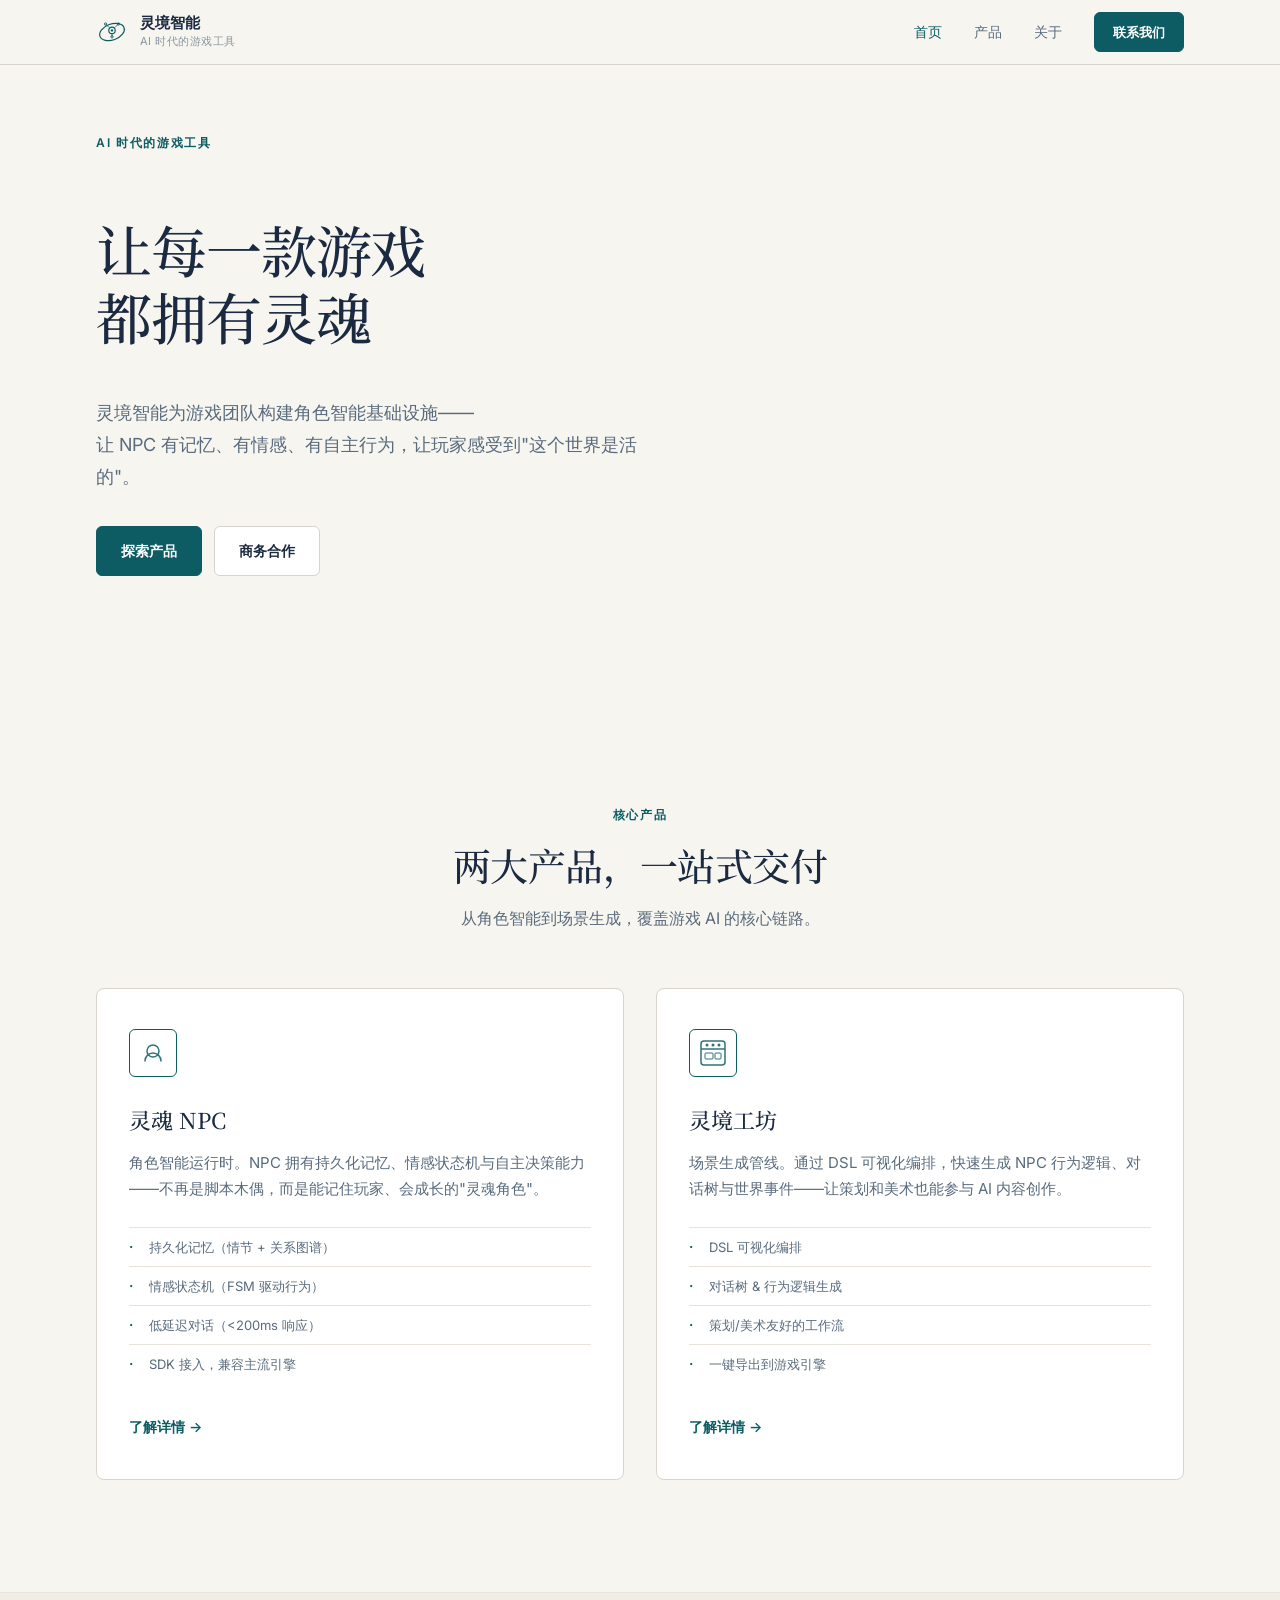
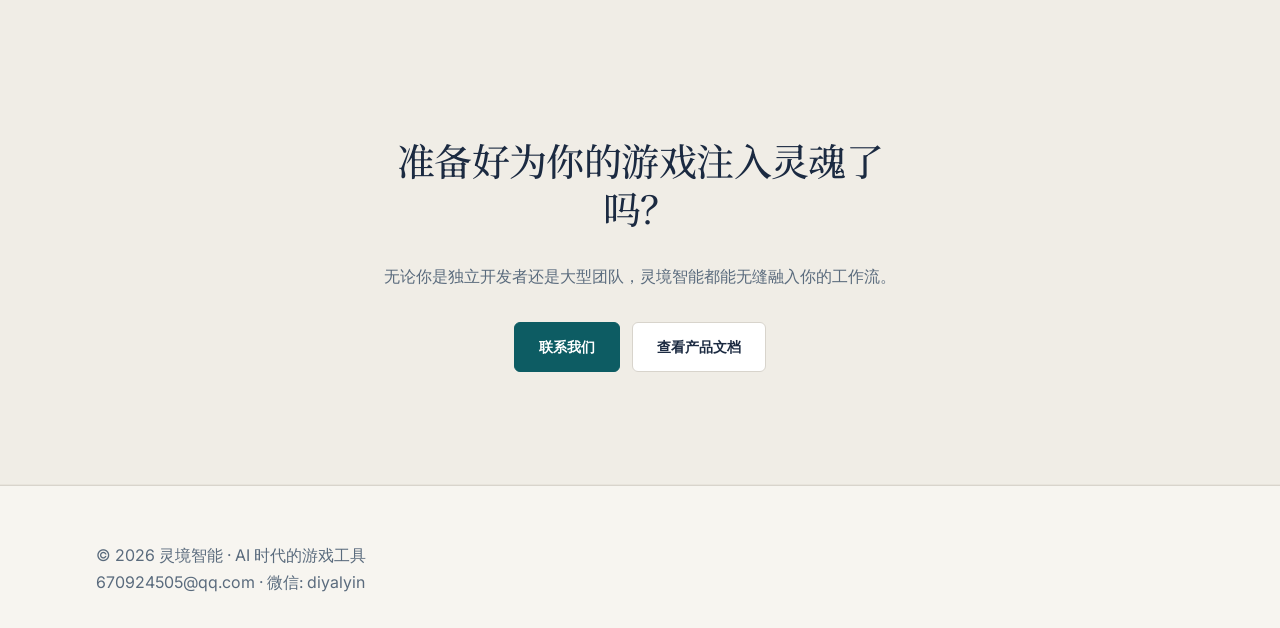
==== commit ed661692: "V7: simplified homepage, new hollow logo, product-focused layout" ====
--- a/index.html
+++ b/index.html
@@ -6,7 +6,7 @@
   <link rel="icon" type="image/svg+xml" href="favicon.svg">
   <meta name="description" content="灵境智能 — AI 时代的游戏工具。灵魂 NPC 运行时与灵境工坊场景管线，让每一款游戏都拥有灵魂。">
   <meta property="og:title" content="灵境智能 | AI 时代的游戏工具">
-  <meta property="og:description" content="灵魂 NPC · 灵境工坊 — 低延迟运行时 + DSL 场景生成，为游戏注入灵魂">
+  <meta property="og:description" content="灵魂 NPC · 灵境工坊 — 为游戏注入灵魂">
   <meta property="og:type" content="website">
   <meta property="og:locale" content="zh_CN">
   <link rel="preconnect" href="https://fonts.googleapis.com">
@@ -19,10 +19,16 @@
   <header class="site-header">
     <div class="container inner">
       <a href="./" class="brand">
-        <svg class="brand-logo" width="32" height="32" viewBox="0 0 32 32" fill="none" aria-hidden="true">
-          <rect width="32" height="32" rx="4" fill="#f7f5f0" stroke="#0d5c63" stroke-width="1"/>
-          <path d="M8 22 L16 8 L24 22" stroke="#0d5c63" stroke-width="1.5" fill="none"/>
-          <line x1="11" y1="17" x2="21" y2="17" stroke="#1b2a41" stroke-width="1"/>
+        <svg class="brand-logo" width="32" height="32" viewBox="0 0 40 40" fill="none" aria-hidden="true">
+          <ellipse cx="20" cy="20" rx="16" ry="10" stroke="#0d5c63" stroke-width="1.5" transform="rotate(-20 20 20)" fill="none"/>
+          <circle cx="20" cy="18" r="4" stroke="#0d5c63" stroke-width="1.5" fill="none"/>
+          <circle cx="20" cy="18" r="1.5" fill="#0d5c63"/>
+          <line x1="16" y1="14" x2="12" y2="10" stroke="#0d5c63" stroke-width="1" stroke-linecap="round"/>
+          <line x1="24" y1="14" x2="28" y2="10" stroke="#0d5c63" stroke-width="1" stroke-linecap="round"/>
+          <line x1="20" y1="22" x2="20" y2="26" stroke="#0d5c63" stroke-width="1" stroke-linecap="round"/>
+          <circle cx="12" cy="10" r="1.5" stroke="#0d5c63" stroke-width="1" fill="none"/>
+          <circle cx="28" cy="10" r="1.5" stroke="#0d5c63" stroke-width="1" fill="none"/>
+          <circle cx="20" cy="26" r="1.5" stroke="#0d5c63" stroke-width="1" fill="none"/>
         </svg>
         <div>
           <div class="brand-name">灵境智能</div>
@@ -48,421 +54,110 @@
   </header>
 
   <main>
+    <!-- Hero -->
     <section class="hero">
-      <div class="container hero-grid">
-        <div class="fade-in">
+      <div class="container">
+        <div class="hero-text fade-in" style="max-width:42rem">
           <span class="eyebrow">AI 时代的游戏工具</span>
           <h1 class="display-xl">让每一款游戏<br>都拥有灵魂</h1>
           <p class="lead" style="margin-top:1.5rem">
-            灵境智能为游戏团队构建角色智能基础设施 — 灵魂 NPC 运行时提供低延迟对话、
-            持久化记忆与情感状态机；灵境工坊以 DSL 管线加速场景从设计到上线的全流程。
+            灵境智能为游戏团队构建角色智能基础设施——<br>
+            让 NPC 有记忆、有情感、有自主行为，让玩家感受到"这个世界是活的"。
           </p>
-          <div class="hero-actions">
+          <div class="hero-actions" style="margin-top:2rem">
             <a href="product/" class="btn btn-primary">探索产品</a>
             <a href="about/#contact" class="btn btn-secondary">商务合作</a>
-          </div>
-          <div class="hero-metrics">
-            <div class="metric-cell">
-              <div class="metric-value">&lt;200ms</div>
-              <div class="metric-label">低延迟响应</div>
-            </div>
-            <div class="metric-cell">
-              <div class="metric-value">10K+</div>
-              <div class="metric-label">高并发会话</div>
-            </div>
-            <div class="metric-cell">
-              <div class="metric-value">KV</div>
-              <div class="metric-label">持久化记忆</div>
-            </div>
-            <div class="metric-cell">
-              <div class="metric-value">FSM</div>
-              <div class="metric-label">情感状态机</div>
-            </div>
-          </div>
-        </div>
-        <div class="fade-in">
-          <div class="hero-visual">
-            <div class="wireframe-panel">
-              <div class="wireframe-header">soul_npc · runtime_ui_wireframe</div>
-              <div class="wireframe-body">
-                <div class="wireframe-layout">
-                  <div class="wireframe-sidebar">
-                    <div class="wireframe-box accent">NPC 列表</div>
-                    <div class="wireframe-line short"></div>
-                    <div class="wireframe-line"></div>
-                    <div class="wireframe-line medium"></div>
-                  </div>
-                  <div class="wireframe-main">
-                    <div class="wireframe-box">对话面板 · merchant_elara</div>
-                    <div class="wireframe-line"></div>
-                    <div class="wireframe-line medium"></div>
-                    <div class="wireframe-line short"></div>
-                    <div class="wireframe-box accent">情感状态 · cautious_interest</div>
-                  </div>
-                </div>
-                <div class="wireframe-flow">
-                  <span class="wireframe-node">玩家事件</span>
-                  <span class="wireframe-arrow">→</span>
-                  <span class="wireframe-node">记忆检索</span>
-                  <span class="wireframe-arrow">→</span>
-                  <span class="wireframe-node">FSM 转移</span>
-                  <span class="wireframe-arrow">→</span>
-                  <span class="wireframe-node">行为输出</span>
-                </div>
-              </div>
-            </div>
-            <div class="code-block" style="font-size:0.75rem">
-<span class="comment">// runtime_context · session_id: sess_8f2a</span>
-{
-  <span class="key">"npc_id"</span>: <span class="str">"merchant_elara"</span>,
-  <span class="key">"memory"</span>: {
-    <span class="key">"episodic"</span>: [<span class="str">"trade_relic_0421"</span>],
-    <span class="key">"player_trust"</span>: <span class="num">0.72</span>
-  },
-  <span class="key">"emotion_fsm"</span>: {
-    <span class="key">"state"</span>: <span class="str">"cautious_interest"</span>,
-    <span class="key">"valence"</span>: <span class="num">0.41</span>
-  },
-  <span class="key">"latency_ms"</span>: <span class="num">168</span>
-}
-            </div>
           </div>
         </div>
       </div>
     </section>
 
-    <section class="section section-alt" id="soul-npc">
+    <!-- Two Core Products -->
+    <section class="section" id="products">
       <div class="container">
-        <div class="section-header fade-in">
-          <span class="eyebrow">灵魂 NPC</span>
-          <h2 class="display-lg section-title">角色智能运行时</h2>
-          <p class="section-desc">持久化记忆与情感状态机解耦设计，通过事件总线实时耦合 — NPC 参与叙事，而不只是播放台词。</p>
+        <div class="section-header fade-in" style="text-align:center;max-width:none">
+          <span class="eyebrow">核心产品</span>
+          <h2 class="display-lg section-title">两大产品，一站式交付</h2>
+          <p class="section-desc" style="margin:0 auto">从角色智能到场景生成，覆盖游戏 AI 的核心链路。</p>
         </div>
-        <div class="soul-showcase fade-in">
-          <div class="soul-panel">
-            <div class="soul-panel-header">
-              <h3>记忆层 Schema</h3>
-              <span>memory_store.json</span>
+        <div class="product-grid fade-in">
+          <!-- Soul NPC -->
+          <div class="product-card">
+            <div class="product-icon">
+              <svg width="32" height="32" viewBox="0 0 32 32" fill="none">
+                <circle cx="16" cy="14" r="6" stroke="#0d5c63" stroke-width="1.5" fill="none"/>
+                <path d="M8 24c0-4.4 3.6-8 8-8s8 3.6 8 8" stroke="#0d5c63" stroke-width="1.5" fill="none" stroke-linecap="round"/>
+              </svg>
             </div>
-            <div class="soul-panel-body">
-              <div class="code-block" style="padding:0;border:none;background:transparent;font-size:0.75rem">
-{
-  <span class="key">"version"</span>: <span class="str">"1.2.0"</span>,
-  <span class="key">"layers"</span>: {
-    <span class="key">"working"</span>: {
-      <span class="key">"ttl_sec"</span>: <span class="num">300</span>,
-      <span class="key">"fields"</span>: [<span class="str">"current_topic"</span>, <span class="str">"scene_ctx"</span>]
-    },
-    <span class="key">"episodic"</span>: {
-      <span class="key">"store"</span>: <span class="str">"vector+kv"</span>,
-      <span class="key">"retrieval"</span>: <span class="str">"top_k_semantic"</span>
-    },
-    <span class="key">"relational"</span>: {
-      <span class="key">"graph"</span>: <span class="str">"player_npc_edges"</span>,
-      <span class="key">"weights"</span>: [<span class="str">"trust"</span>, <span class="str">"affinity"</span>]
-    }
-  },
-  <span class="key">"persistence"</span>: <span class="str">"write_through"</span>
-}
-              </div>
+            <h3 class="product-title">灵魂 NPC</h3>
+            <p class="product-desc">
+              角色智能运行时。NPC 拥有持久化记忆、情感状态机与自主决策能力——不再是脚本木偶，而是能记住玩家、会成长的"灵魂角色"。
+            </p>
+            <ul class="product-features">
+              <li>持久化记忆（情节 + 关系图谱）</li>
+              <li>情感状态机（FSM 驱动行为）</li>
+              <li>低延迟对话（&lt;200ms 响应）</li>
+              <li>SDK 接入，兼容主流引擎</li>
+            </ul>
+            <a href="product/#soul-npc" class="product-link">了解详情 →</a>
+          </div>
+          <!-- Lingjing Workshop -->
+          <div class="product-card">
+            <div class="product-icon">
+              <svg width="32" height="32" viewBox="0 0 32 32" fill="none">
+                <rect x="4" y="4" width="24" height="24" rx="3" stroke="#0d5c63" stroke-width="1.5" fill="none"/>
+                <line x1="4" y1="12" x2="28" y2="12" stroke="#0d5c63" stroke-width="1.5"/>
+                <circle cx="10" cy="8" r="1.5" fill="#0d5c63"/>
+                <circle cx="16" cy="8" r="1.5" fill="#0d5c63"/>
+                <circle cx="22" cy="8" r="1.5" fill="#0d5c63"/>
+                <rect x="8" y="16" width="8" height="6" rx="1" stroke="#0d5c63" stroke-width="1" fill="none"/>
+                <rect x="18" y="16" width="6" height="6" rx="1" stroke="#0d5c63" stroke-width="1" fill="none"/>
+              </svg>
             </div>
-          </div>
-          <div class="soul-panel">
-            <div class="soul-panel-header">
-              <h3>情感状态机</h3>
-              <span>emotion_fsm.yaml</span>
-            </div>
-            <div class="soul-panel-body">
-              <div class="data-flow-grid">
-                <div class="data-flow-item">
-                  <div class="data-flow-icon">IN</div>
-                  <div class="data-flow-text">
-                    <h4>玩家事件输入</h4>
-                    <p>对话、交易、战斗触发信号</p>
-                  </div>
-                </div>
-                <div class="data-flow-connector"></div>
-                <div class="data-flow-item">
-                  <div class="data-flow-icon">MEM</div>
-                  <div class="data-flow-text">
-                    <h4>记忆检索</h4>
-                    <p>情节 + 关系权重联合召回</p>
-                  </div>
-                </div>
-                <div class="data-flow-connector"></div>
-                <div class="data-flow-item">
-                  <div class="data-flow-icon">FSM</div>
-                  <div class="data-flow-text">
-                    <h4>状态转移</h4>
-                    <p>valence / arousal 双轴驱动</p>
-                  </div>
-                </div>
-                <div class="data-flow-connector"></div>
-                <div class="data-flow-item">
-                  <div class="data-flow-icon">OUT</div>
-                  <div class="data-flow-text">
-                    <h4>行为决策输出</h4>
-                    <p>对话、动作、叙事分支</p>
-                  </div>
-                </div>
-              </div>
-              <div class="emotion-metrics">
-                <div class="emotion-metric">
-                  <div class="emotion-metric-value">0.41</div>
-                  <div class="emotion-metric-label">valence</div>
-                </div>
-                <div class="emotion-metric">
-                  <div class="emotion-metric-value">0.58</div>
-                  <div class="emotion-metric-label">arousal</div>
-                </div>
-              </div>
-              <div class="emotion-state-badge">cautious_interest</div>
-            </div>
+            <h3 class="product-title">灵境工坊</h3>
+            <p class="product-desc">
+              场景生成管线。通过 DSL 可视化编排，快速生成 NPC 行为逻辑、对话树与世界事件——让策划和美术也能参与 AI 内容创作。
+            </p>
+            <ul class="product-features">
+              <li>DSL 可视化编排</li>
+              <li>对话树 & 行为逻辑生成</li>
+              <li>策划/美术友好的工作流</li>
+              <li>一键导出到游戏引擎</li>
+            </ul>
+            <a href="product/#lingjing-workshop" class="product-link">了解详情 →</a>
           </div>
         </div>
       </div>
     </section>
 
-    <section class="section" id="workshop">
-      <div class="container">
-        <div class="section-header center fade-in">
-          <span class="eyebrow">灵境工坊</span>
-          <h2 class="display-lg section-title">场景生成管线</h2>
-          <p class="section-desc">从自然语言描述到可运行 Prefab，四步流程加速内容迭代。DSL 驱动、自动导入、脚本绑定校验。</p>
-        </div>
-        <div class="workshop-grid fade-in">
-          <div class="workshop-step">
-            <div class="workshop-step-num">01</div>
-            <h4>需求输入</h4>
-            <p>策划描述 UI 结构与交互逻辑，Agent 解析为标准化字段。</p>
-            <code>scene_brief.yaml</code>
+    <!-- CTA -->
+    <section class="section section-alt">
+      <div class="container" style="text-align:center;max-width:36rem">
+        <div class="fade-in">
+          <h2 class="display-lg">准备好为你的游戏注入灵魂了吗？</h2>
+          <p style="color:var(--ink-muted);margin-top:1rem">
+            无论你是独立开发者还是大型团队，灵境智能都能无缝融入你的工作流。
+          </p>
+          <div class="hero-actions" style="margin-top:2rem;justify-content:center">
+            <a href="mailto:670924505@qq.com" class="btn btn-primary">联系我们</a>
+            <a href="product/" class="btn btn-secondary">查看产品文档</a>
           </div>
-          <div class="workshop-step">
-            <div class="workshop-step-num">02</div>
-            <h4>DSL 生成</h4>
-            <p>九宫决策与组件映射，输出 v1 JSON Bundle。</p>
-            <code>bundle/dsl_v1.json</code>
-          </div>
-          <div class="workshop-step">
-            <div class="workshop-step-num">03</div>
-            <h4>Prefab 导入</h4>
-            <p>Bundle 写入编辑器，脚本属性自动绑定校验。</p>
-            <code>prefab_import</code>
-          </div>
-          <div class="workshop-step">
-            <div class="workshop-step-num">04</div>
-            <h4>场景部署</h4>
-            <p>Prefab 实例化至目标场景，节点树验收通过。</p>
-            <code>scene_deploy</code>
-          </div>
-        </div>
-        <div class="workshop-meta fade-in">
-          <div class="workshop-meta-cell">
-            <strong>4 步</strong>
-            <span>端到端管线</span>
-          </div>
-          <div class="workshop-meta-cell">
-            <strong>&lt;30s</strong>
-            <span>Bundle → Prefab</span>
-          </div>
-          <div class="workshop-meta-cell">
-            <strong>100%</strong>
-            <span>操作可审计</span>
-          </div>
-        </div>
-      </div>
-    </section>
-
-    <section class="section section-alt" id="solution">
-      <div class="container">
-        <div class="section-header center fade-in">
-          <span class="eyebrow">产品矩阵</span>
-          <h2 class="display-lg section-title">两大核心，一条链路</h2>
-          <p class="section-desc">灵魂 NPC 交付运行时价值，灵境工坊加速内容生产 — 从场景设计到角色智能的完整闭环。</p>
-        </div>
-        <div class="card-grid cols-2 fade-in" style="max-width:48rem;margin:0 auto">
-          <article class="card featured">
-            <div class="flex-between">
-              <span class="card-tag">灵魂 NPC</span>
-              <span class="card-status">核心</span>
-            </div>
-            <h3>角色智能运行时</h3>
-            <p>低延迟、高并发的角色智能服务。持久化记忆、情感状态机与语境感知对话，让 NPC 真正活在游戏世界中。</p>
-            <ul class="card-list">
-              <li>持久化记忆 — 工作/情节/关系三层</li>
-              <li>情感状态机 — FSM 驱动行为决策</li>
-              <li>高并发 — 10K+ 会话并行调度</li>
-            </ul>
-            <a href="product/#soul-npc" class="btn btn-accent btn-sm" style="margin-top:1.5rem">深入了解</a>
-          </article>
-          <article class="card">
-            <div class="flex-between">
-              <span class="card-tag">灵境工坊</span>
-              <span class="card-status">生产层</span>
-            </div>
-            <h3>场景生成工坊</h3>
-            <p>DSL 驱动的 UI 生产管线。从描述到 Prefab 四步流程，大幅缩短内容迭代周期。</p>
-            <ul class="card-list">
-              <li>DSL Bundle → Prefab 自动导入</li>
-              <li>组件识别与属性绑定</li>
-              <li>操作链可审计、可回滚</li>
-            </ul>
-            <a href="product/#workshop" class="btn btn-accent btn-sm" style="margin-top:1.5rem">了解工坊</a>
-          </article>
-        </div>
-      </div>
-    </section>
-
-    <section class="section">
-      <div class="container">
-        <div class="section-header fade-in">
-          <span class="eyebrow">工程指标</span>
-          <h2 class="display-lg section-title">为游戏场景设计，而非通用对话</h2>
-          <p class="section-desc">参考 Inworld、NVIDIA ACE 的工程化路径：低延迟、可集成、可规模化部署。</p>
-        </div>
-        <div class="cap-grid fade-in">
-          <div class="cap-item">
-            <div class="cap-num">01</div>
-            <h3>持久化记忆</h3>
-            <p>工作记忆、情节记忆与关系图谱分层存储。跨会话保持玩家选择与关系权重，构建连贯叙事语境。</p>
-          </div>
-          <div class="cap-item">
-            <div class="cap-num">02</div>
-            <h3>情感状态机</h3>
-            <p>FSM 建模驱动行为决策。valence / arousal 双轴量化，状态转移由玩家事件与记忆检索共同触发。</p>
-          </div>
-          <div class="cap-item">
-            <div class="cap-num">03</div>
-            <h3>高并发调度</h3>
-            <p>Go 微服务架构，gRPC 内部通信。会话池化与连接复用，支撑万级 NPC 并行交互。</p>
-          </div>
-          <div class="cap-item">
-            <div class="cap-num">04</div>
-            <h3>场景快速迭代</h3>
-            <p>灵境工坊 DSL 管线缩短从设计到场景的周期。内容与运行时解耦，各自独立演进。</p>
-          </div>
-        </div>
-      </div>
-    </section>
-
-    <section class="section section-dark">
-      <div class="container">
-        <div class="section-header fade-in">
-          <span class="eyebrow">技术架构</span>
-          <h2 class="display-lg section-title">从工坊到运行时</h2>
-          <p class="section-desc">灵境工坊负责内容生产，灵魂 NPC 负责运行时价值交付 — 两层架构，一条链路。</p>
-        </div>
-        <div class="stack-diagram fade-in">
-          <div class="stack-layer highlight">
-            <span class="stack-num">L2</span>
-            <div><h4>灵魂 NPC 运行时</h4><p>持久化记忆 · 情感状态机 · 低延迟对话 · 行为决策</p></div>
-          </div>
-          <div class="stack-layer">
-            <span class="stack-num">L1</span>
-            <div><h4>灵境工坊</h4><p>DSL 场景生成 · 组件映射 · Prefab 自动导入 · 质量验收</p></div>
-          </div>
-        </div>
-      </div>
-    </section>
-
-    <section class="section section-alt" id="team">
-      <div class="container">
-        <div class="section-header center fade-in">
-          <span class="eyebrow">组织</span>
-          <h2 class="display-lg section-title">五职能协作体系</h2>
-          <p class="section-desc">围绕 AI 时代的游戏工具定位，前端、后端、测试、产品、美术分工迭代。</p>
-        </div>
-        <div class="card-grid cols-3 fade-in">
-          <div class="card team-card">
-            <span class="dept">前端</span>
-            <h3>引擎与 NPC 客户端</h3>
-            <p>Cocos Creator 架构、UI 管线、运行时 NPC 集成。</p>
-            <div class="team-tags"><span>架构师</span><span>开发</span><span>技术美术</span></div>
-          </div>
-          <div class="card team-card">
-            <span class="dept">后端</span>
-            <h3>智能服务与平台</h3>
-            <p>持久化记忆层、情感状态机、微服务与高并发调度。</p>
-            <div class="team-tags"><span>架构师</span><span>AI 工程</span><span>平台</span></div>
-          </div>
-          <div class="card team-card">
-            <span class="dept">测试</span>
-            <h3>质量保障</h3>
-            <p>NPC 行为验收、性能压测与评分机制。</p>
-            <div class="team-tags"><span>测试</span></div>
-          </div>
-          <div class="card team-card">
-            <span class="dept">产品</span>
-            <h3>规划与商业化</h3>
-            <p>路线图、竞品分析、里程碑管理。</p>
-            <div class="team-tags"><span>制作人</span></div>
-          </div>
-          <div class="card team-card">
-            <span class="dept">美术</span>
-            <h3>视觉与品牌</h3>
-            <p>UI 规范、角色原画、品牌资产体系。</p>
-            <div class="team-tags"><span>UI 美术</span><span>角色美术</span></div>
-          </div>
-          <div class="card team-card" style="justify-content:center;text-align:center">
-            <span class="dept">领导层</span>
-            <h3>Hermes · 制作人 · 技术总监</h3>
-            <p>战略方向与技术质量监督。</p>
-            <a href="about/" class="link-accent" style="font-size:0.8125rem;margin-top:0.5rem">完整架构 →</a>
-          </div>
-        </div>
-      </div>
-    </section>
-
-    <section class="cta-band">
-      <div class="container fade-in">
-        <h2>构建下一代游戏角色智能</h2>
-        <p>面向游戏开发者、发行方与技术合作伙伴。欢迎交流灵魂 NPC 试点项目与灵境工坊部署方案。</p>
-        <div style="display:flex;flex-wrap:wrap;gap:0.75rem;justify-content:center">
-          <a href="product/" class="btn btn-primary">探索产品</a>
-          <a href="mailto:670924505@qq.com" class="btn btn-secondary">670924505@qq.com</a>
         </div>
       </div>
     </section>
   </main>
 
   <footer class="site-footer">
-    <div class="container">
-      <div class="footer-grid">
-        <div>
-          <a href="./" class="brand">
-            <svg class="brand-logo" width="32" height="32" viewBox="0 0 32 32" fill="none" aria-hidden="true">
-              <rect width="32" height="32" rx="4" fill="#f7f5f0" stroke="#0d5c63" stroke-width="1"/>
-              <path d="M8 22 L16 8 L24 22" stroke="#0d5c63" stroke-width="1.5" fill="none"/>
-              <line x1="11" y1="17" x2="21" y2="17" stroke="#1b2a41" stroke-width="1"/>
-            </svg>
-            <div>
-              <div class="brand-name">灵境智能</div>
-              <div class="brand-tag">AI 时代的游戏工具</div>
-            </div>
-          </a>
-          <p class="footer-desc">灵魂 NPC · 灵境工坊 — 让每一款游戏都拥有灵魂。</p>
-        </div>
-        <div class="footer-col">
-          <h4>导航</h4>
-          <ul>
-            <li><a href="./">首页</a></li>
-            <li><a href="product/">产品</a></li>
-            <li><a href="about/">关于</a></li>
-          </ul>
-        </div>
-        <div class="footer-col">
-          <h4>联系</h4>
-          <ul>
-            <li><a href="mailto:670924505@qq.com">670924505@qq.com</a></li>
-          </ul>
-        </div>
-      </div>
-      <div class="footer-bottom">
-        <span>© 2026 灵境智能</span>
-        <span>AI 时代的游戏工具</span>
+    <div class="container inner">
+      <span>© 2026 灵境智能 · AI 时代的游戏工具</span>
+      <div class="footer-links">
+        <a href="mailto:670924505@qq.com">670924505@qq.com</a>
+        <span class="sep">·</span>
+        <span>微信: diyalyin</span>
       </div>
     </div>
   </footer>
+
   <script src="assets/site.js"></script>
 </body>
-</html>
+</html>
--- a/assets/site.css
+++ b/assets/site.css
@@ -292,104 +292,110 @@
   letter-spacing: 0.02em;
 }
 
-/* —— Hero wireframe visual —— */
-.hero-visual {
+/* —— Product Cards (Homepage) —— */
+.product-grid {
+  display: grid;
+  gap: 1.5rem;
+  margin-top: 3.5rem;
+}
+
+@media (min-width: 768px) {
+  .product-grid { grid-template-columns: repeat(2, 1fr); gap: 2rem; }
+}
+
+.product-card {
+  background: var(--bg-panel);
+  border: 1px solid var(--border);
+  border-radius: var(--radius-lg);
+  padding: 2.5rem 2rem;
+  transition: border-color 0.2s, box-shadow 0.2s;
   display: flex;
   flex-direction: column;
-  gap: 1.25rem;
-}
-
-.wireframe-panel {
-  background: var(--bg-panel);
-  border: 1px solid var(--border);
-  border-radius: var(--radius-lg);
-  overflow: hidden;
-}
-
-.wireframe-header {
-  padding: 0.75rem 1rem;
-  border-bottom: 1px solid var(--border-subtle);
-  font-family: var(--font-mono);
-  font-size: 0.6875rem;
-  color: var(--ink-subtle);
-  letter-spacing: 0.04em;
-}
-
-.wireframe-body {
-  padding: 1.25rem;
-}
-
-.wireframe-layout {
-  display: grid;
-  grid-template-columns: 1fr 2fr;
-  gap: 0.75rem;
-  min-height: 10rem;
-}
-
-.wireframe-sidebar {
-  border: 1px dashed var(--border);
+}
+
+.product-card:hover {
+  border-color: var(--accent);
+  box-shadow: 0 2px 16px rgba(13, 92, 99, 0.06);
+}
+
+.product-icon {
+  width: 48px;
+  height: 48px;
+  border: 1.5px solid var(--accent);
   border-radius: var(--radius);
-  padding: 0.75rem;
-  display: flex;
-  flex-direction: column;
-  gap: 0.5rem;
-}
-
-.wireframe-main {
-  border: 1px dashed var(--border);
+  display: flex;
+  align-items: center;
+  justify-content: center;
+  margin-bottom: 1.5rem;
+}
+
+.product-icon svg { opacity: 0.85; }
+
+.product-title {
+  font-family: var(--font-display);
+  font-size: 1.375rem;
+  font-weight: 500;
+  margin: 0 0 0.75rem;
+  color: var(--ink);
+}
+
+.product-desc {
+  font-size: 0.9375rem;
+  line-height: 1.75;
+  color: var(--ink-muted);
+  margin: 0 0 1.5rem;
+}
+
+.product-features {
+  list-style: none;
+  margin: 0 0 2rem;
+  padding: 0;
+  flex-grow: 1;
+}
+
+.product-features li {
+  font-size: 0.8125rem;
+  color: var(--ink-muted);
+  padding: 0.5rem 0;
+  border-top: 1px solid var(--border-subtle);
+  padding-left: 1.25rem;
+  position: relative;
+}
+
+.product-features li::before {
+  content: "·";
+  position: absolute;
+  left: 0;
+  color: var(--accent);
+  font-weight: 700;
+}
+
+.product-link {
+  font-size: 0.875rem;
+  font-weight: 600;
+  color: var(--accent);
+  transition: opacity 0.15s;
+}
+
+.product-link:hover { opacity: 0.7; }
+
+/* —— Code block (used on product pages) —— */
+.code-block {
+  background: var(--bg-alt);
+  border: 1px solid var(--border);
   border-radius: var(--radius);
-  padding: 0.75rem;
-  display: flex;
-  flex-direction: column;
-  gap: 0.625rem;
-}
-
-.wireframe-line {
-  height: 0.5rem;
-  background: var(--border-subtle);
-  border-radius: 1px;
-}
-
-.wireframe-line.short { width: 60%; }
-.wireframe-line.medium { width: 80%; }
-
-.wireframe-box {
-  border: 1px solid var(--border);
-  border-radius: var(--radius);
-  padding: 0.625rem 0.75rem;
-  font-size: 0.6875rem;
-  color: var(--ink-muted);
-  background: var(--bg-warm);
-}
-
-.wireframe-box.accent {
-  border-color: var(--accent);
-  color: var(--accent);
-  background: var(--accent-light);
-}
-
-.wireframe-flow {
-  display: flex;
-  align-items: center;
-  gap: 0.5rem;
-  margin-top: 1rem;
-  flex-wrap: wrap;
-}
-
-.wireframe-node {
-  padding: 0.375rem 0.625rem;
-  border: 1px solid var(--border);
-  border-radius: var(--radius);
-  font-family: var(--font-mono);
-  font-size: 0.625rem;
-  color: var(--ink-muted);
-  background: var(--bg-warm);
-}
-
-.wireframe-arrow {
+  padding: 1rem 1.25rem;
+  font-family: var(--font-mono);
   font-size: 0.75rem;
-  color: var(--ink-subtle);
-}
+  line-height: 1.7;
+  color: var(--ink-muted);
+  overflow-x: auto;
+}
+
+.code-block .key { color: var(--accent); }
+.code-block .str { color: var(--ink); }
+.code-block .num { color: var(--ink-subtle); }
+.code-block .comment { color: var(--ink-subtle); font-style: italic; }
 
 /* —— Sections —— */
 .section { padding: var(--section-y) 0; }
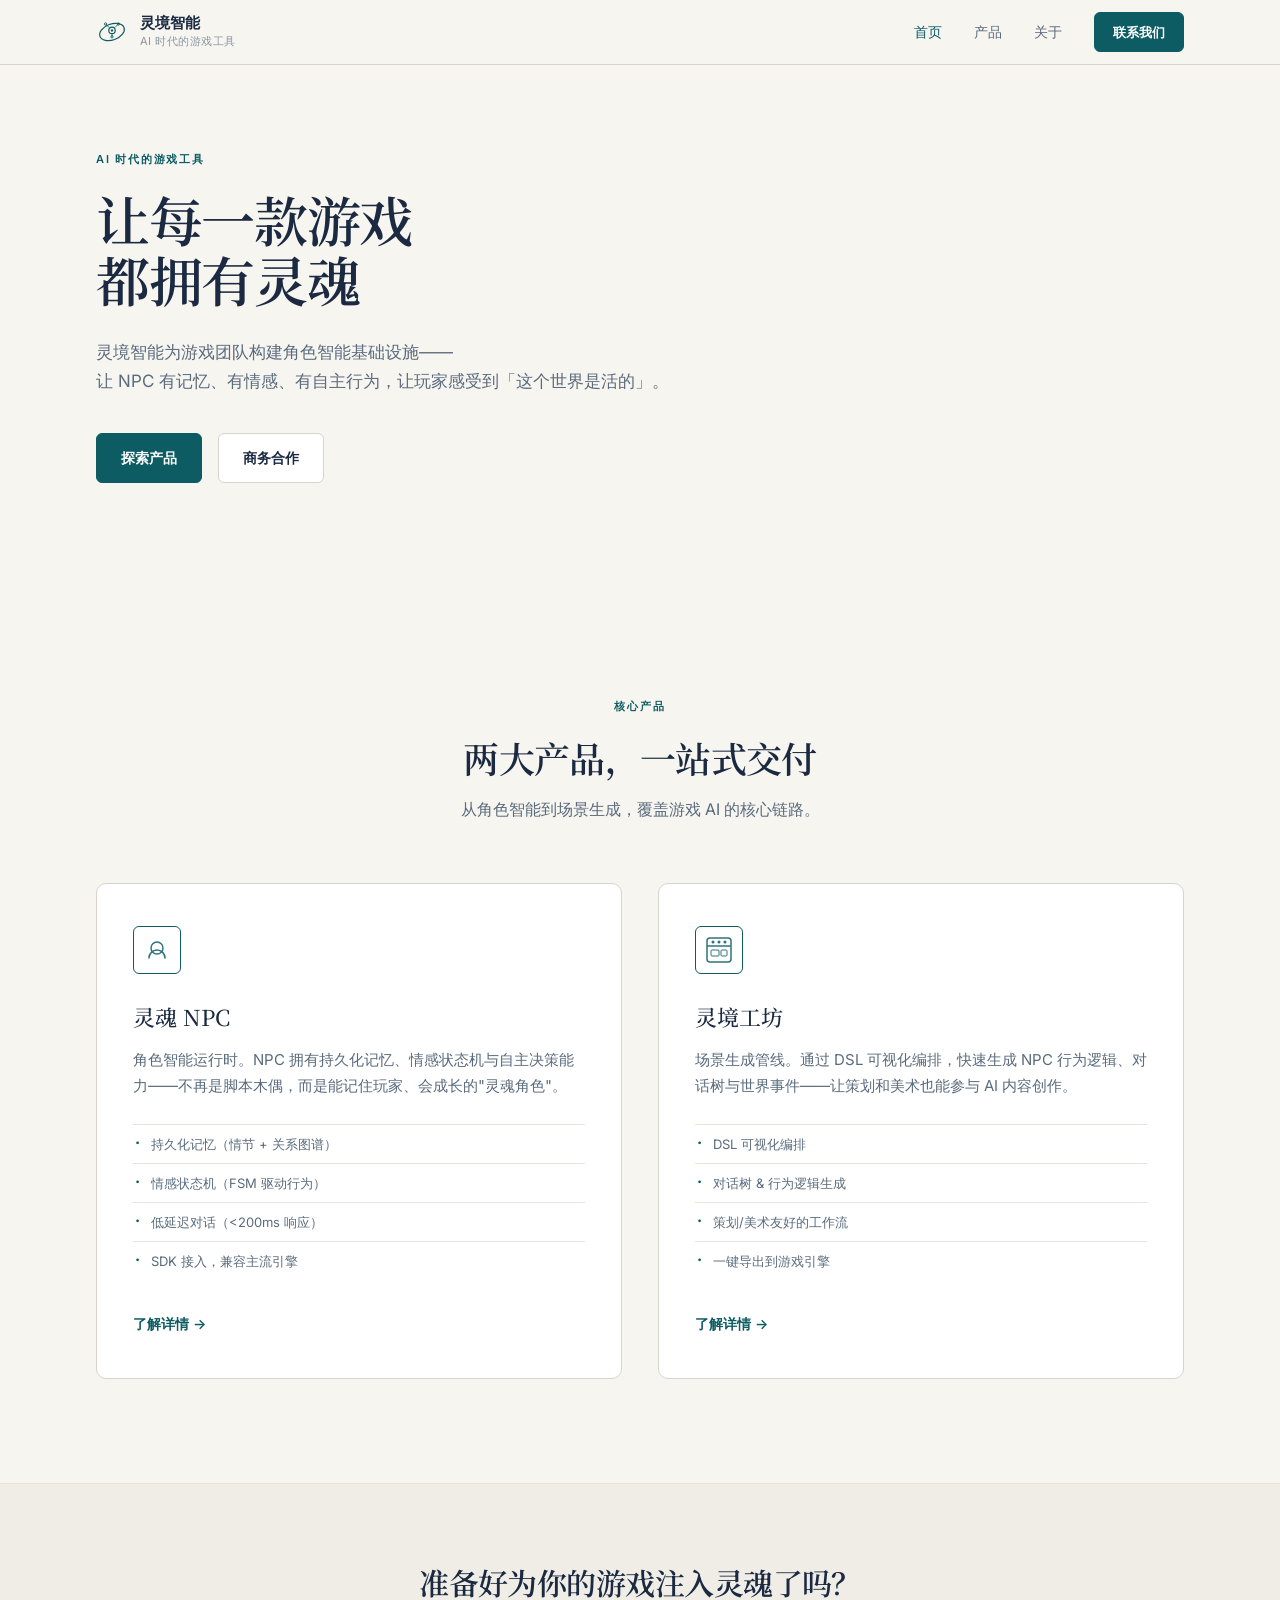
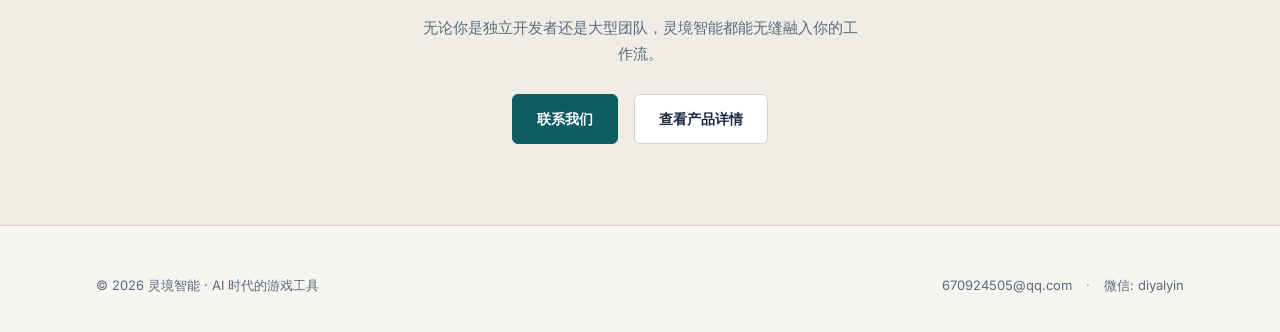
==== commit 290c7141: "V7 polish: refined typography, product cards, CTA, footer, about/product pages consistency" ====
--- a/index.html
+++ b/index.html
@@ -60,11 +60,11 @@
         <div class="hero-text fade-in" style="max-width:42rem">
           <span class="eyebrow">AI 时代的游戏工具</span>
           <h1 class="display-xl">让每一款游戏<br>都拥有灵魂</h1>
-          <p class="lead" style="margin-top:1.5rem">
+          <p class="lead">
             灵境智能为游戏团队构建角色智能基础设施——<br>
-            让 NPC 有记忆、有情感、有自主行为，让玩家感受到"这个世界是活的"。
+            让 NPC 有记忆、有情感、有自主行为，让玩家感受到「这个世界是活的」。
           </p>
-          <div class="hero-actions" style="margin-top:2rem">
+          <div class="hero-actions">
             <a href="product/" class="btn btn-primary">探索产品</a>
             <a href="about/#contact" class="btn btn-secondary">商务合作</a>
           </div>
@@ -131,16 +131,14 @@
     </section>
 
     <!-- CTA -->
-    <section class="section section-alt">
-      <div class="container" style="text-align:center;max-width:36rem">
+    <section class="section section-alt cta-section">
+      <div class="container" style="max-width:36rem">
         <div class="fade-in">
           <h2 class="display-lg">准备好为你的游戏注入灵魂了吗？</h2>
-          <p style="color:var(--ink-muted);margin-top:1rem">
-            无论你是独立开发者还是大型团队，灵境智能都能无缝融入你的工作流。
-          </p>
-          <div class="hero-actions" style="margin-top:2rem;justify-content:center">
+          <p>无论你是独立开发者还是大型团队，灵境智能都能无缝融入你的工作流。</p>
+          <div class="hero-actions">
             <a href="mailto:670924505@qq.com" class="btn btn-primary">联系我们</a>
-            <a href="product/" class="btn btn-secondary">查看产品文档</a>
+            <a href="product/" class="btn btn-secondary">查看产品详情</a>
           </div>
         </div>
       </div>
--- a/assets/site.css
+++ b/assets/site.css
@@ -1,4 +1,4 @@
-/* 灵境智能 V6 — 米白编辑风 · 暖米白 / 深墨蓝 / 深青色 */
+/* 灵境智能 V7 — 米白编辑风 · 暖米白 / 深墨蓝 / 深青色 */
 :root {
   --bg-warm: #f7f5f0;
   --bg-alt: #f0ede6;
@@ -7,14 +7,14 @@
   --ink-muted: #5a6b7d;
   --ink-subtle: #8a96a3;
   --accent: #0d5c63;
-  --accent-hover: #0a4a50;
+  --accent-hover: #094950;
   --accent-light: #e8f2f3;
   --border: #d8d4cc;
   --border-subtle: #e8e4dc;
   --max-w: 72rem;
-  --section-y: 7rem;
+  --section-y: 6.5rem;
   --radius: 0.375rem;
-  --radius-lg: 0.5rem;
+  --radius-lg: 0.625rem;
   --font-display: "Noto Serif SC", "Source Han Serif SC", Georgia, serif;
   --font-body: "Inter", system-ui, -apple-system, sans-serif;
   --font-mono: "JetBrains Mono", "Fira Code", monospace;
@@ -54,36 +54,39 @@
 /* —— Typography —— */
 .display-xl {
   font-family: var(--font-display);
-  font-size: clamp(2.25rem, 5vw, 3.5rem);
-  font-weight: 500;
-  line-height: 1.2;
-  letter-spacing: -0.02em;
+  font-size: clamp(2.25rem, 5vw, 3.375rem);
+  font-weight: 600;
+  line-height: 1.12;
+  letter-spacing: -0.025em;
   color: var(--ink);
+  margin: 0;
 }
 
 .display-lg {
   font-family: var(--font-display);
-  font-size: clamp(1.75rem, 3.5vw, 2.375rem);
-  font-weight: 500;
-  line-height: 1.25;
-  letter-spacing: -0.015em;
+  font-size: clamp(1.75rem, 3.5vw, 2.25rem);
+  font-weight: 600;
+  line-height: 1.22;
+  letter-spacing: -0.018em;
+  margin: 0;
 }
 
 .lead {
-  font-size: 1.125rem;
-  line-height: 1.8;
+  font-size: 1.0625rem;
+  line-height: 1.75;
   color: var(--ink-muted);
   max-width: 36rem;
+  margin: 0;
 }
 
 .eyebrow {
   display: inline-block;
-  font-size: 0.75rem;
-  font-weight: 600;
-  letter-spacing: 0.14em;
+  font-size: 0.6875rem;
+  font-weight: 600;
+  letter-spacing: 0.16em;
   text-transform: uppercase;
   color: var(--accent);
-  margin-bottom: 1rem;
+  margin-bottom: 1.25rem;
 }
 
 .section-title { margin: 0 0 1rem; }
@@ -202,13 +205,14 @@
 
 .btn-primary {
   background: var(--accent);
-  color: var(--bg-panel);
+  color: #ffffff;
   border-color: var(--accent);
 }
 
 .btn-primary:hover {
   background: var(--accent-hover);
   border-color: var(--accent-hover);
+  color: #ffffff;
 }
 
 .btn-secondary {
@@ -236,7 +240,15 @@
 
 /* —— Hero —— */
 .hero {
-  padding: calc(4rem + 4rem) 0 var(--section-y);
+  padding: calc(4rem + 5rem) 0 var(--section-y);
+}
+
+.hero-text .lead {
+  margin-top: 1.75rem;
+}
+
+.hero-text .hero-actions {
+  margin-top: 2.25rem;
 }
 
 .hero-grid {
@@ -255,7 +267,7 @@
 .hero-actions {
   display: flex;
   flex-wrap: wrap;
-  gap: 0.75rem;
+  gap: 1rem;
   margin-top: 2rem;
 }
 
@@ -295,27 +307,28 @@
 /* —— Product Cards (Homepage) —— */
 .product-grid {
   display: grid;
-  gap: 1.5rem;
-  margin-top: 3.5rem;
+  gap: 1.75rem;
+  margin-top: 3.75rem;
 }
 
 @media (min-width: 768px) {
-  .product-grid { grid-template-columns: repeat(2, 1fr); gap: 2rem; }
+  .product-grid { grid-template-columns: repeat(2, 1fr); gap: 2.25rem; }
 }
 
 .product-card {
   background: var(--bg-panel);
   border: 1px solid var(--border);
   border-radius: var(--radius-lg);
-  padding: 2.5rem 2rem;
-  transition: border-color 0.2s, box-shadow 0.2s;
+  padding: 2.625rem 2.25rem;
+  transition: border-color 0.25s ease, box-shadow 0.25s ease, transform 0.25s ease;
   display: flex;
   flex-direction: column;
 }
 
 .product-card:hover {
   border-color: var(--accent);
-  box-shadow: 0 2px 16px rgba(13, 92, 99, 0.06);
+  box-shadow: 0 6px 28px rgba(13, 92, 99, 0.09);
+  transform: translateY(-2px);
 }
 
 .product-icon {
@@ -355,19 +368,22 @@
 
 .product-features li {
   font-size: 0.8125rem;
-  color: var(--ink-muted);
-  padding: 0.5rem 0;
+  line-height: 1.55;
+  color: var(--ink-muted);
+  padding: 0.5625rem 0 0.5625rem 1.125rem;
   border-top: 1px solid var(--border-subtle);
-  padding-left: 1.25rem;
   position: relative;
 }
 
 .product-features li::before {
   content: "·";
   position: absolute;
-  left: 0;
+  left: 0.125rem;
+  top: 0.5625rem;
   color: var(--accent);
   font-weight: 700;
+  font-size: 1rem;
+  line-height: 1;
 }
 
 .product-link {
@@ -406,12 +422,7 @@
   border-bottom: 1px solid var(--border-subtle);
 }
 
-.section-dark {
-  background: var(--bg-alt);
-  border-top: 1px solid var(--border-subtle);
-}
-
-.section-header { margin-bottom: 3.5rem; }
+.section-header { margin-bottom: 3rem; }
 
 .section-header.center { text-align: center; }
 
@@ -426,9 +437,16 @@
   gap: 1.5rem;
 }
 
+@media (min-width: 640px) {
+  .card-grid.cols-4 { grid-template-columns: repeat(2, 1fr); }
+}
+
 @media (min-width: 768px) {
   .card-grid.cols-3 { grid-template-columns: repeat(3, 1fr); }
   .card-grid.cols-2 { grid-template-columns: repeat(2, 1fr); }
+}
+
+@media (min-width: 960px) {
   .card-grid.cols-4 { grid-template-columns: repeat(4, 1fr); }
 }
 
@@ -489,15 +507,22 @@
 
 .card-list li {
   font-size: 0.8125rem;
-  color: var(--ink-muted);
-  padding: 0.375rem 0;
+  line-height: 1.55;
+  color: var(--ink-muted);
+  padding: 0.4375rem 0 0.4375rem 1.125rem;
   border-top: 1px solid var(--border-subtle);
+  position: relative;
 }
 
 .card-list li::before {
-  content: "—";
-  margin-right: 0.5rem;
-  color: var(--accent);
+  content: "·";
+  position: absolute;
+  left: 0.125rem;
+  top: 0.4375rem;
+  color: var(--accent);
+  font-weight: 700;
+  font-size: 1rem;
+  line-height: 1;
 }
 
 /* —— Soul NPC showcase —— */
@@ -668,6 +693,7 @@
   margin-bottom: 0.75rem;
 }
 
+.workshop-step h3,
 .workshop-step h4 {
   margin: 0 0 0.5rem;
   font-size: 0.9375rem;
@@ -918,33 +944,82 @@
 }
 
 /* —— CTA band —— */
-.cta-band {
+.cta-band,
+.cta-section {
   padding: 5rem 0;
   text-align: center;
   border-top: 1px solid var(--border-subtle);
   background: var(--bg-alt);
 }
 
-.cta-band h2 {
-  margin: 0 0 0.75rem;
+.cta-section .container {
+  margin-left: auto;
+  margin-right: auto;
+}
+
+.cta-band h2,
+.cta-section h2 {
+  margin: 0 0 0.875rem;
   font-family: var(--font-display);
-  font-size: 1.75rem;
-  font-weight: 500;
-}
-
-.cta-band p {
-  margin: 0 auto 1.5rem;
+  font-size: clamp(1.5rem, 3vw, 1.875rem);
+  font-weight: 600;
+  line-height: 1.25;
+}
+
+.cta-band p,
+.cta-section p {
+  margin: 0 auto 1.75rem;
   max-width: 28rem;
   color: var(--ink-muted);
   font-size: 0.9375rem;
+  line-height: 1.7;
+}
+
+.cta-band .hero-actions,
+.cta-section .hero-actions {
+  justify-content: center;
+  margin-top: 0;
 }
 
 /* —— Footer —— */
 .site-footer {
   background: var(--bg-warm);
   color: var(--ink-muted);
-  padding: 3.5rem 0 2rem;
+  padding: 3rem 0 2.25rem;
   border-top: 1px solid var(--border);
+}
+
+.site-footer .inner {
+  display: flex;
+  flex-wrap: wrap;
+  justify-content: space-between;
+  align-items: center;
+  gap: 1.25rem 2rem;
+}
+
+.site-footer .inner > span {
+  font-size: 0.8125rem;
+  line-height: 1.5;
+}
+
+.footer-links {
+  display: flex;
+  flex-wrap: wrap;
+  align-items: center;
+  gap: 0.625rem 0.875rem;
+  font-size: 0.8125rem;
+}
+
+.footer-links a {
+  color: var(--ink-muted);
+  transition: color 0.15s;
+}
+
+.footer-links a:hover { color: var(--accent); }
+
+.footer-links .sep {
+  color: var(--ink-subtle);
+  user-select: none;
 }
 
 .site-footer .brand-name { color: var(--ink); }
@@ -1005,8 +1080,16 @@
 
 /* —— Page hero —— */
 .page-hero {
-  padding: calc(4rem + 3rem) 0 3rem;
+  padding: calc(4rem + 3.5rem) 0 3.25rem;
   border-bottom: 1px solid var(--border-subtle);
+}
+
+.page-hero .lead {
+  margin-top: 1.375rem;
+}
+
+.page-hero .hero-actions {
+  margin-top: 2rem;
 }
 
 /* —— Fade-in —— */
@@ -1034,5 +1117,29 @@
 .link-accent { color: var(--accent); }
 .link-accent:hover { color: var(--accent-hover); }
 
-/* Legacy class aliases — no glass/glow in V6 */
-.glass { background: var(--bg-panel); border: 1px solid var(--border); border-radius: var(--radius-lg); }
+/* Contact block */
+.contact-card {
+  max-width: 28rem;
+  margin: 0 auto;
+  padding: 2.25rem 2rem;
+  background: var(--bg-panel);
+  border: 1px solid var(--border);
+  border-radius: var(--radius-lg);
+  text-align: center;
+}
+
+.contact-card p {
+  margin: 0 0 0.75rem;
+  font-size: 0.9375rem;
+  color: var(--ink-muted);
+  line-height: 1.65;
+}
+
+.contact-card p:last-child { margin-bottom: 0; }
+
+.contact-card a {
+  color: var(--accent);
+  font-weight: 500;
+}
+
+.contact-card a:hover { color: var(--accent-hover); }
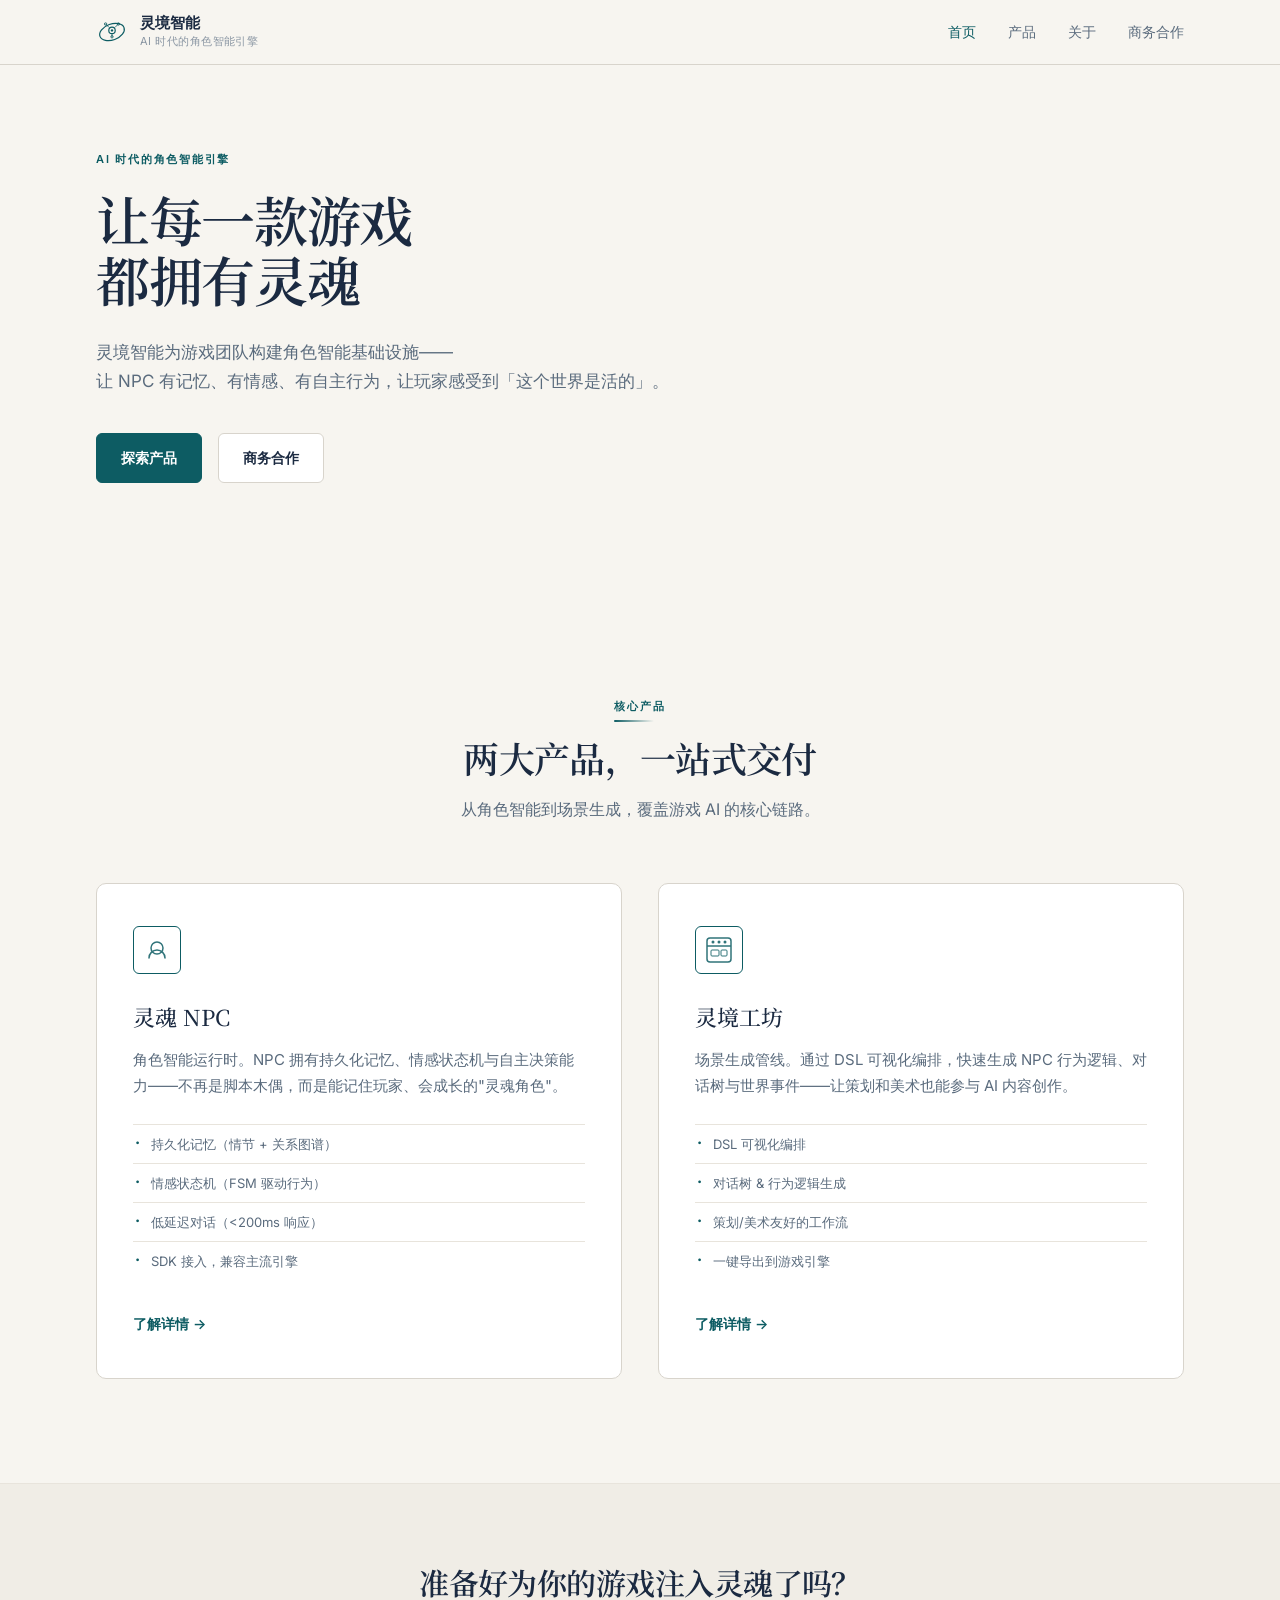
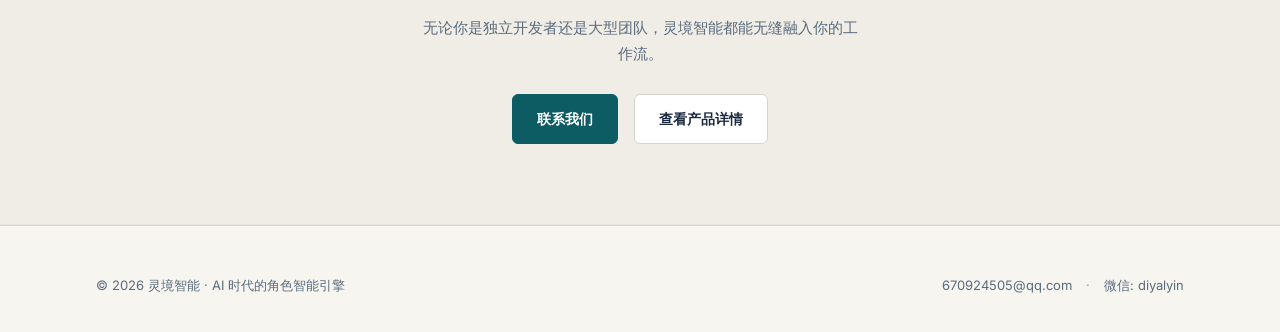
==== commit 34cf06d8: "V7.1: slogan update, nav refinement, gradient accent line" ====
--- a/index.html
+++ b/index.html
@@ -4,8 +4,8 @@
   <meta charset="UTF-8">
   <meta name="viewport" content="width=device-width, initial-scale=1.0">
   <link rel="icon" type="image/svg+xml" href="favicon.svg">
-  <meta name="description" content="灵境智能 — AI 时代的游戏工具。灵魂 NPC 运行时与灵境工坊场景管线，让每一款游戏都拥有灵魂。">
-  <meta property="og:title" content="灵境智能 | AI 时代的游戏工具">
+  <meta name="description" content="灵境智能 — AI 时代的角色智能引擎。灵魂 NPC 运行时与灵境工坊场景管线，让每一款游戏都拥有灵魂。">
+  <meta property="og:title" content="灵境智能 | AI 时代的角色智能引擎">
   <meta property="og:description" content="灵魂 NPC · 灵境工坊 — 为游戏注入灵魂">
   <meta property="og:type" content="website">
   <meta property="og:locale" content="zh_CN">
@@ -13,7 +13,7 @@
   <link rel="preconnect" href="https://fonts.gstatic.com" crossorigin>
   <link href="https://fonts.googleapis.com/css2?family=Inter:wght@400;500;600&family=JetBrains+Mono:wght@400;500&family=Noto+Serif+SC:wght@400;500;600&display=swap" rel="stylesheet">
   <link rel="stylesheet" href="assets/site.css">
-  <title>灵境智能 | AI 时代的游戏工具</title>
+  <title>灵境智能 | AI 时代的角色智能引擎</title>
 </head>
 <body>
   <header class="site-header">
@@ -32,14 +32,14 @@
         </svg>
         <div>
           <div class="brand-name">灵境智能</div>
-          <div class="brand-tag">AI 时代的游戏工具</div>
+          <div class="brand-tag">AI 时代的角色智能引擎</div>
         </div>
       </a>
       <nav class="nav-desktop">
         <a href="./" class="nav-link active">首页</a>
         <a href="product/" class="nav-link">产品</a>
         <a href="about/" class="nav-link">关于</a>
-        <a href="mailto:670924505@qq.com" class="btn btn-primary btn-sm">联系我们</a>
+        <a href="mailto:670924505@qq.com" class="nav-link nav-contact">商务合作</a>
       </nav>
       <button id="nav-toggle" class="nav-toggle" aria-label="打开菜单" aria-expanded="false">
         <svg width="24" height="24" fill="none" stroke="currentColor" stroke-width="2" viewBox="0 0 24 24"><path d="M4 6h16M4 12h16M4 18h16"/></svg>
@@ -49,7 +49,7 @@
       <a href="./" class="active">首页</a>
       <a href="product/">产品</a>
       <a href="about/">关于</a>
-      <a href="mailto:670924505@qq.com" class="btn btn-primary btn-sm" style="margin-top:0.75rem;width:100%">联系我们</a>
+      <a href="mailto:670924505@qq.com" class="nav-contact-mobile">商务合作</a>
     </div>
   </header>
 
@@ -58,7 +58,7 @@
     <section class="hero">
       <div class="container">
         <div class="hero-text fade-in" style="max-width:42rem">
-          <span class="eyebrow">AI 时代的游戏工具</span>
+          <span class="eyebrow">AI 时代的角色智能引擎</span>
           <h1 class="display-xl">让每一款游戏<br>都拥有灵魂</h1>
           <p class="lead">
             灵境智能为游戏团队构建角色智能基础设施——<br>
@@ -76,7 +76,7 @@
     <section class="section" id="products">
       <div class="container">
         <div class="section-header fade-in" style="text-align:center;max-width:none">
-          <span class="eyebrow">核心产品</span>
+          <span class="eyebrow eyebrow-product">核心产品</span>
           <h2 class="display-lg section-title">两大产品，一站式交付</h2>
           <p class="section-desc" style="margin:0 auto">从角色智能到场景生成，覆盖游戏 AI 的核心链路。</p>
         </div>
@@ -147,7 +147,7 @@
 
   <footer class="site-footer">
     <div class="container inner">
-      <span>© 2026 灵境智能 · AI 时代的游戏工具</span>
+      <span>© 2026 灵境智能 · AI 时代的角色智能引擎</span>
       <div class="footer-links">
         <a href="mailto:670924505@qq.com">670924505@qq.com</a>
         <span class="sep">·</span>
--- a/assets/site.css
+++ b/assets/site.css
@@ -89,6 +89,21 @@
   margin-bottom: 1.25rem;
 }
 
+/* "核心产品" eyebrow 渐变装饰线 */
+.eyebrow-product {
+  position: relative;
+}
+.eyebrow-product::after {
+  content: "";
+  position: absolute;
+  left: 0;
+  bottom: -6px;
+  width: 40px;
+  height: 2px;
+  background: linear-gradient(to right, var(--accent), transparent);
+  border-radius: 1px;
+}
+
 .section-title { margin: 0 0 1rem; }
 
 .section-desc {
@@ -156,6 +171,24 @@
 .nav-link:hover,
 .nav-link.active { color: var(--accent); }
 
+/* 商务合作 — 文字链接样式，hover 变深青 */
+.nav-contact {
+  color: var(--ink-muted);
+  transition: color 0.15s;
+}
+.nav-contact:hover { color: var(--accent); }
+
+/* 移动端商务合作链接 */
+.nav-contact-mobile {
+  display: block;
+  padding: 0.625rem 0;
+  font-size: 0.875rem;
+  font-weight: 500;
+  color: var(--ink-muted);
+  transition: color 0.15s;
+}
+.nav-contact-mobile:hover { color: var(--accent); }
+
 .nav-toggle {
   display: flex;
   padding: 0.5rem;
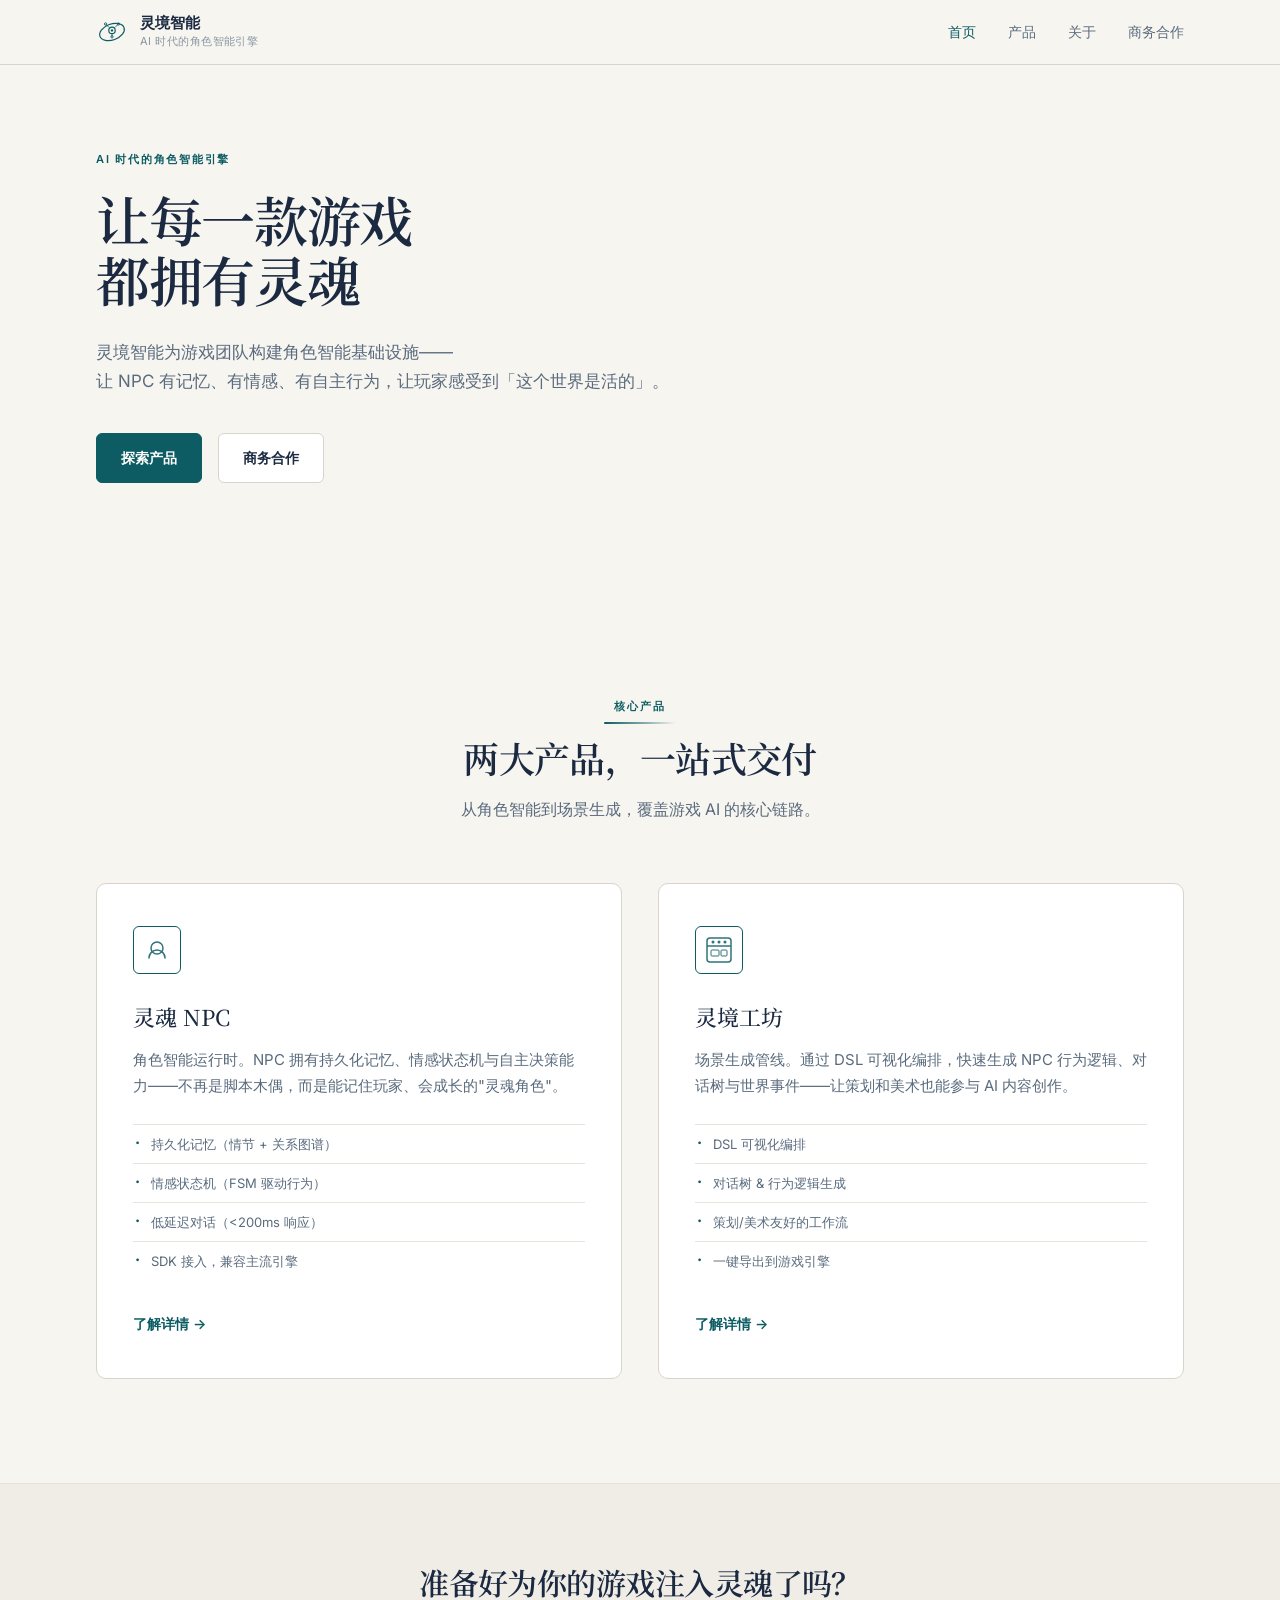
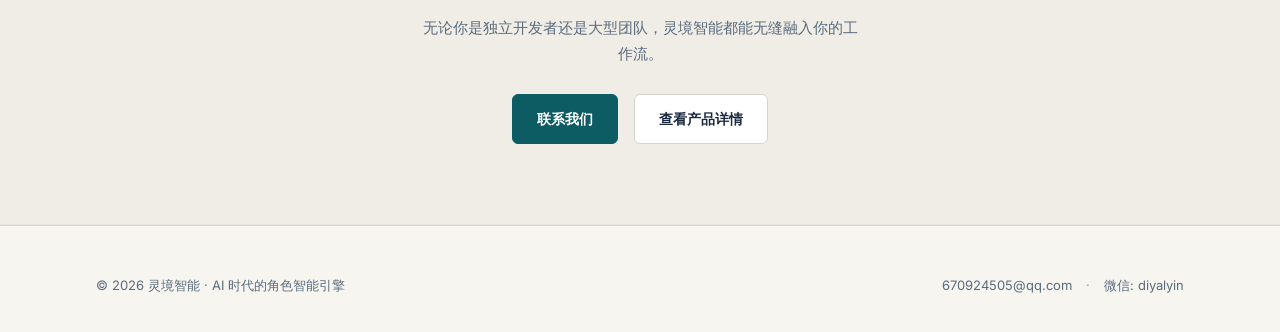
==== commit 75747fb0: "V7.5: replace Google Fonts with China CDN mirror (fonts.loli.net)" ====
--- a/index.html
+++ b/index.html
@@ -9,9 +9,8 @@
   <meta property="og:description" content="灵魂 NPC · 灵境工坊 — 为游戏注入灵魂">
   <meta property="og:type" content="website">
   <meta property="og:locale" content="zh_CN">
-  <link rel="preconnect" href="https://fonts.googleapis.com">
-  <link rel="preconnect" href="https://fonts.gstatic.com" crossorigin>
-  <link href="https://fonts.googleapis.com/css2?family=Inter:wght@400;500;600&family=JetBrains+Mono:wght@400;500&family=Noto+Serif+SC:wght@400;500;600&display=swap" rel="stylesheet">
+  <link rel="preconnect" href="https://fonts.loli.net" crossorigin>
+  <link href="https://fonts.loli.net/css2?family=Inter:wght@400;500;600&family=JetBrains+Mono:wght@400;500&family=Noto+Serif+SC:wght@400;500;600&display=swap" rel="stylesheet">
   <link rel="stylesheet" href="assets/site.css">
   <title>灵境智能 | AI 时代的角色智能引擎</title>
 </head>
--- a/assets/site.css
+++ b/assets/site.css
@@ -89,18 +89,19 @@
   margin-bottom: 1.25rem;
 }
 
-/* "核心产品" eyebrow 渐变装饰线 */
+/* eyebrow 渐变装饰线 — 居中 · 柔和三段渐变 */
 .eyebrow-product {
   position: relative;
 }
 .eyebrow-product::after {
   content: "";
   position: absolute;
-  left: 0;
-  bottom: -6px;
-  width: 40px;
-  height: 2px;
-  background: linear-gradient(to right, var(--accent), transparent);
+  left: 50%;
+  transform: translateX(-50%);
+  bottom: -8px;
+  width: 72px;
+  height: 1.5px;
+  background: linear-gradient(to right, var(--accent) 0%, color-mix(in srgb, var(--accent) 45%, transparent) 60%, transparent 100%);
   border-radius: 1px;
 }
 
@@ -178,17 +179,6 @@
 }
 .nav-contact:hover { color: var(--accent); }
 
-/* 移动端商务合作链接 */
-.nav-contact-mobile {
-  display: block;
-  padding: 0.625rem 0;
-  font-size: 0.875rem;
-  font-weight: 500;
-  color: var(--ink-muted);
-  transition: color 0.15s;
-}
-.nav-contact-mobile:hover { color: var(--accent); }
-
 .nav-toggle {
   display: flex;
   padding: 0.5rem;
@@ -204,22 +194,42 @@
 
 .nav-mobile {
   display: none;
-  padding: 1rem 0 1.25rem;
+  padding: 1rem 1.5rem 1.25rem;
   border-top: 1px solid var(--border-subtle);
   background: var(--bg-warm);
 }
 
+@media (min-width: 768px) {
+  .nav-mobile { padding: 1rem 2rem 1.25rem; }
+}
+
 .nav-mobile.open { display: block; }
 
 .nav-mobile a {
   display: block;
-  padding: 0.625rem 0;
+  padding: 0.75rem 0;
   font-size: 0.875rem;
   font-weight: 500;
   color: var(--ink-muted);
+  transition: color 0.15s;
+}
+
+.nav-mobile a:hover {
+  color: var(--accent);
 }
 
 .nav-mobile a.active { color: var(--accent); }
+
+/* 移动端商务合作 — 与桌面端 nav-link 一致的文字链接 */
+.nav-mobile .nav-contact-mobile {
+  padding-top: 1rem;
+  margin-top: 0.25rem;
+  border-top: 1px solid var(--border-subtle);
+  color: var(--ink-muted);
+}
+.nav-mobile .nav-contact-mobile:hover {
+  color: var(--accent);
+}
 
 /* —— Buttons —— */
 .btn {
